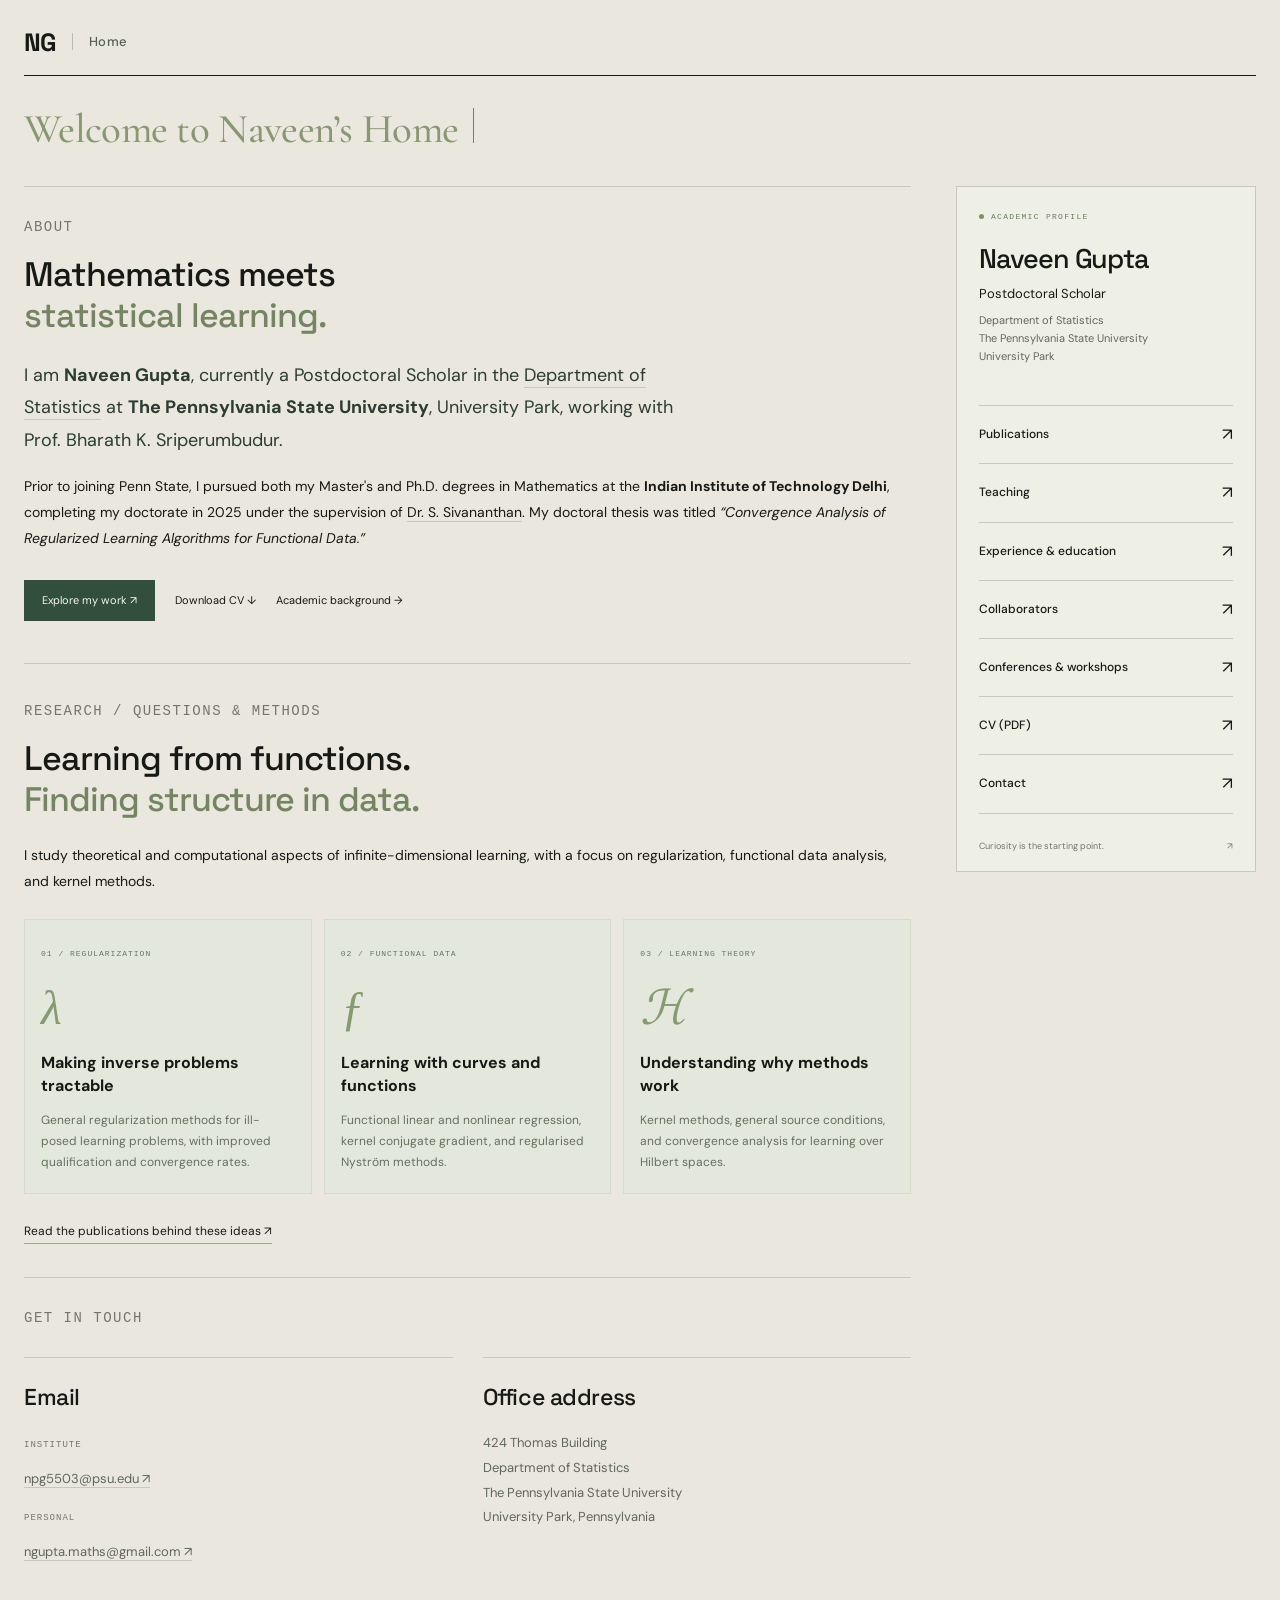
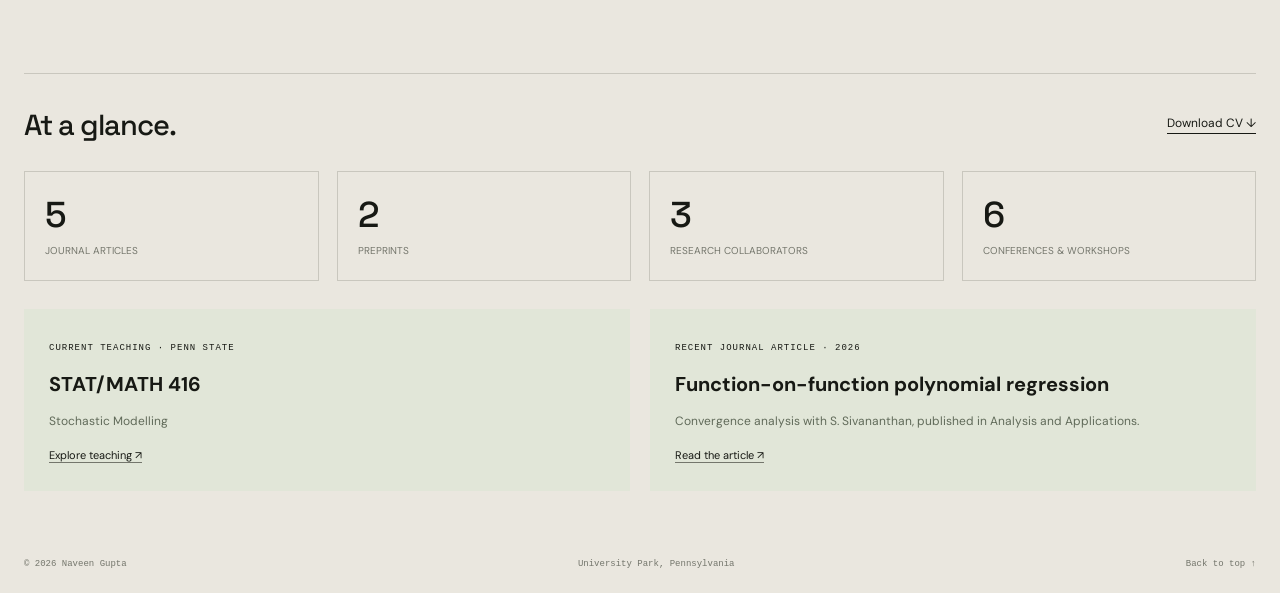
==== index.html @ 4914bb83 "Fix HTML encoding issues in index.html" ====
<!doctype html>
<html lang="en"><head><meta charset="utf-8"><meta name="viewport" content="width=device-width,initial-scale=1"><meta name="description" content="Naveen Gupta, Postdoctoral Scholar in the Department of Statistics at The Pennsylvania State University, University Park."><title>Naveen Gupta | Statistics & Research</title><link rel="stylesheet" href="style.css?v=15"></head><body><a class="skip" href="#profile">Skip to profile</a><header><a class="brand" href="index.html" aria-label="NG — Home">NG<span class="brand-home">Home</span></a></header><details class="mobile-menu"><summary>Explore <span>+</span></summary><nav class="mobile-links" aria-label="Academic sections"><a href="publications.html">Publications</a><a href="teaching.html">Teaching</a><a href="experience.html">Experience & education</a><a href="collaborators.html">Collaborators</a><a href="conferences.html">Conferences &amp; workshops</a><a href="Curriculum_Vitae.pdf" target="_blank" rel="noopener">CV (PDF) ↗</a><a href="contact.html">Contact</a></nav></details><main><div class="greeting typewriter-greeting"><h1><span class="screen-reader-only">Welcome to Naveen’s Home page</span><span id="typed-greeting" aria-hidden="true">Welcome to Naveen’s Home page</span><span class="typing-cursor" aria-hidden="true"></span></h1></div><div class="workspace academic-home"><div class="home-content"><section id="about" class="home-section"><p class="page-kicker">ABOUT</p><h2>Mathematics meets<br><em>statistical learning.</em></h2><p class="bio-lead">I am <strong>Naveen Gupta</strong>, currently a Postdoctoral Scholar in the <a href="https://science.psu.edu/stat" target="_blank" rel="noopener">Department of Statistics</a> at <strong>The Pennsylvania State University</strong>, University Park, working with </strong>Prof. Bharath K. Sriperumbudur</strong>.</p><p>Prior to joining Penn State, I pursued both my Master's and Ph.D. degrees in Mathematics at the <strong>Indian Institute of Technology Delhi</strong>, completing my doctorate in 2025 under the supervision of <a href="https://web.iitd.ac.in/~siva/" target="_blank" rel="noopener">Dr. S. Sivananthan</a>. My doctoral thesis was titled <em>“Convergence Analysis of Regularized Learning Algorithms for Functional Data.”</em></p><div class="intro-actions"><a class="primary-link" href="publications.html">Explore my work ↗</a><a href="Curriculum_Vitae.pdf" download>Download CV ↓</a><a href="experience.html">Academic background →</a></div></section><section id="research" class="home-section"><p class="page-kicker">RESEARCH / QUESTIONS &amp; METHODS</p><h2>Learning from functions.<br><em>Finding structure in data.</em></h2><p>I study theoretical and computational aspects of infinite-dimensional learning, with a focus on regularization, functional data analysis, and kernel methods.</p><div class="research-cards"><article><span class="research-number">01 / REGULARIZATION</span><div class="math-mark" aria-hidden="true">λ</div><h3>Making inverse problems tractable</h3><p>General regularization methods for ill-posed learning problems, with improved qualification and convergence rates.</p></article><article><span class="research-number">02 / FUNCTIONAL DATA</span><div class="math-mark" aria-hidden="true">ƒ</div><h3>Learning with curves and functions</h3><p>Functional linear and nonlinear regression, kernel conjugate gradient, and regularised Nyström methods.</p></article><article><span class="research-number">03 / LEARNING THEORY</span><div class="math-mark" aria-hidden="true">ℋ</div><h3>Understanding why methods work</h3><p>Kernel methods, general source conditions, and convergence analysis for learning over Hilbert spaces.</p></article></div><a class="research-more" href="publications.html">Read the publications behind these ideas ↗</a></section><section id="home-contact" class="home-section"><p class="page-kicker">GET IN TOUCH</p><div class="contact-grid"><section><h2>Email</h2><small>INSTITUTE</small><p><a href="mailto:npg5503@psu.edu">npg5503@psu.edu ↗</a></p><small>PERSONAL</small><p><a href="mailto:ngupta.maths@gmail.com">ngupta.maths@gmail.com ↗</a></p></section><section><h2>Office address</h2><p>424 Thomas Building<br>Department of Statistics<br>The Pennsylvania State University<br>University Park, Pennsylvania</p></section></div></section></div><aside id="profile"><div class="identity"><span class="status"><i></i> ACADEMIC PROFILE</span><h2>Naveen Gupta</h2><p class="position">Postdoctoral Scholar</p><p>Department of Statistics<br>The Pennsylvania State University<br>University Park</p></div><nav class="section-links" aria-label="Academic sections"><a href="publications.html">Publications <span>↗</span></a><a href="teaching.html">Teaching <span>↗</span></a><a href="experience.html">Experience & education <span>↗</span></a><a href="collaborators.html">Collaborators <span>↗</span></a><a href="conferences.html">Conferences &amp; workshops <span>↗</span></a><a href="Curriculum_Vitae.pdf" target="_blank" rel="noopener">CV (PDF) <span>↗</span></a><a href="contact.html">Contact <span>↗</span></a></nav><div class="panel-foot">Curiosity is the starting point. <span>↗</span></div></aside></div><section class="overview"><div class="overview-title"><h2>At a glance.</h2><a href="Curriculum_Vitae.pdf" download>Download CV ↓</a></div><div class="academic-stats"><a href="publications.html"><strong>5</strong><span>JOURNAL ARTICLES</span></a><a href="publications.html?type=preprint"><strong>2</strong><span>PREPRINTS</span></a><a href="collaborators.html"><strong>3</strong><span>RESEARCH COLLABORATORS</span></a><a href="conferences.html"><strong>6</strong><span>CONFERENCES & WORKSHOPS</span></a></div><div class="home-highlights"><article class="highlight"><small>CURRENT TEACHING · PENN STATE</small><h3>STAT/MATH 416</h3><p>Stochastic Modelling</p><a href="teaching.html">Explore teaching ↗</a></article><article class="highlight"><small>RECENT JOURNAL ARTICLE · 2026</small><h3>Function-on-function polynomial regression</h3><p>Convergence analysis with S. Sivananthan, published in Analysis and Applications.</p><a href="https://doi.org/10.1142/S0219530526500727" target="_blank" rel="noopener">Read the article ↗</a></article></div></section></main><footer><span>© <span id="year">2026</span> Naveen Gupta</span><span>University Park, Pennsylvania</span><a href="#">Back to top ↑</a></footer><script>
(()=>{const target=document.querySelector('#typed-greeting');if(!target)return;const message="Welcome to Naveen’s Home page";const preference=matchMedia('(prefers-reduced-motion: reduce)');let timer,index=0;function type(){if(preference.matches){target.textContent=message;return}target.textContent=message.slice(0,index);if(index<message.length){index++;timer=setTimeout(type,85)}else{timer=setTimeout(()=>{index=0;type()},2400)}}function restart(){clearTimeout(timer);index=0;type()}preference.addEventListener('change',restart);restart()})();
</script></body></html>
---- style.css ----
@import url('https://fonts.googleapis.com/css2?family=Cormorant+Garamond:wght@500;600&family=DM+Sans:wght@400;500;600;700&family=Space+Grotesk:wght@400;500;600;700&display=swap');
:root{--paper:#eae7df;--ink:#171914;--muted:#74766c;--rule:#c9c7be;--accent:#889d63}*{box-sizing:border-box}html{scroll-behavior:smooth}body{margin:0;padding:24px;background:var(--paper);color:var(--ink);font:14px/1.6 'DM Sans',Arial,sans-serif}a{color:inherit;text-decoration:none}button{font:inherit}a:focus-visible,button:focus-visible,summary:focus-visible{outline:2px solid #96ad6e;outline-offset:5px}.skip{position:absolute;top:-60px;padding:10px;background:white;z-index:10}.skip:focus{top:10px}header{display:flex;align-items:center;justify-content:space-between;padding:0 0 20px;border-bottom:1px solid var(--ink);gap:20px}.brand{display:flex;gap:16px;align-items:center;font:700 24px 'Space Grotesk',Arial,sans-serif;letter-spacing:-1px}.brand span{font:500 13px 'DM Sans',Arial,sans-serif;letter-spacing:0}.header-note{font:9px monospace;letter-spacing:1.7px;color:var(--muted)}.about-link{font-size:11px}.greeting{display:flex;align-items:center;justify-content:space-between;gap:30px;padding:18px 0 20px}h1{font:500 clamp(90px,11vw,172px)/.9 'Space Grotesk',Arial,sans-serif;letter-spacing:-10px;margin:0}h1 span{color:#899773}.greeting p{margin:0 4px 0 0;font-size:14px}.greeting p span{color:var(--muted);font-size:11px}.workspace{display:grid;grid-template-columns:minmax(0,1fr) 335px;gap:16px;align-items:stretch}.scene{position:relative;background:#10130f;min-height:660px;overflow:hidden;color:#e7e9da}canvas{position:absolute;inset:0;width:100%;height:100%}.scene:after{content:'';position:absolute;inset:0;pointer-events:none;background:linear-gradient(180deg,#10130f00 45%,#10130fa6 100%);box-shadow:inset 0 0 100px #0005}.scene-top{position:absolute;top:24px;left:25px;right:25px;display:flex;justify-content:space-between;font:8px monospace;letter-spacing:1.5px;color:#a4ad95;z-index:1}.scene-title{position:absolute;bottom:110px;left:35px;z-index:1}.kicker{font:9px monospace;letter-spacing:2px;color:#acb89b}.scene-title h2{font:400 clamp(32px,4vw,58px)/1.2 'Space Grotesk',Arial,sans-serif;letter-spacing:-2px;margin:10px 0}.scene-title p{font-size:12px;color:#a5ad9a;margin:0}.plot-label{position:absolute;color:#a7b29575;font:11px monospace;pointer-events:none}.label-one{top:31%;left:30%}.label-two{right:15%;top:53%}.crosshair{position:absolute;top:43%;left:50%;font:22px monospace;color:#d8dfc780;border:1px solid #9ba68550;width:100px;height:80px;display:grid;place-items:center}.scene-controls{position:absolute;bottom:25px;left:25px;right:25px;display:flex;align-items:center;justify-content:space-between;gap:10px;z-index:2;font:8px monospace;letter-spacing:1px}.scene-controls>span{max-width:110px;color:#929c83}.scene-controls>div{display:flex;gap:7px}.scene-controls button{border:1px solid #77826955;background:#13180d88;color:#a6b197;cursor:pointer;padding:8px 11px;font:10px monospace;transition:background .2s,color .2s}.scene-controls button.active,.scene-controls button:hover{color:#e5edce;background:#4f5f37;border-color:#91a46e}#motion{border:0;background:none;padding:8px 0}aside{padding:25px 22px 18px;border:1px solid var(--rule);display:flex;flex-direction:column;scroll-margin-top:20px}.status{font:8px monospace;letter-spacing:1.3px;color:var(--muted);display:flex;gap:7px;align-items:center}.status i{height:5px;width:5px;border-radius:50%;background:#80945e}.identity h2{font:500 30px/1.2 'Space Grotesk',Arial,sans-serif;letter-spacing:-1.2px;margin:22px 0 7px}.identity p{font-size:11px;color:#64675c;margin:8px 0}.identity .position{font-size:13px;color:var(--ink)}.accordions{margin-top:28px}details{border-top:1px solid var(--rule)}details:last-child{border-bottom:1px solid var(--rule)}summary{list-style:none;display:flex;justify-content:space-between;align-items:center;cursor:pointer;padding:12px 0;font-size:12px;font-weight:600}summary::-webkit-details-marker{display:none}summary>span:after{content:'+';font-size:17px;font-weight:400}details[open] summary>span:after{content:'−'}.detail-body{font-size:11px;color:#5e6255;padding:0 0 14px}.detail-body p{margin:0 0 12px}.detail-body h3{font-size:12px;font-weight:500;color:var(--ink);margin:7px 0}.detail-body small{font:8px monospace;color:var(--muted)}.detail-body article+article{margin-top:18px;padding-top:15px;border-top:1px dashed var(--rule)}.detail-body ul{padding-left:15px}.detail-body a{border-bottom:1px solid var(--muted)}.placeholder{color:#85877d}.panel-foot{margin-top:auto;padding-top:25px;display:flex;justify-content:space-between;font-size:9px;color:var(--muted)}footer{display:flex;justify-content:space-between;gap:20px;padding:21px 0 0;font:9px monospace;color:var(--muted)}@media(min-width:1700px){body{max-width:1700px;margin:auto}.scene{min-height:780px}}@media(max-width:900px){.workspace{grid-template-columns:minmax(0,1fr) 290px;gap:12px}aside{padding:20px 17px}.scene{min-height:680px}.scene-controls>span{display:none}.greeting p{font-size:12px}.greeting p span{font-size:10px}h1{letter-spacing:-6px}}@media(max-width:650px){body{padding:16px}.header-note{display:none}header{padding-bottom:16px}.brand span{font-size:11px}.greeting{align-items:end;padding:25px 0}.greeting p{font-size:11px;max-width:140px;line-height:1.5}.greeting p span{display:block;margin-top:4px}h1{font-size:85px;letter-spacing:-6px}.workspace{grid-template-columns:1fr}.scene{min-height:440px}.scene-title{left:24px;bottom:85px}.scene-title h2{font-size:38px}.scene-top{left:20px;right:20px;font-size:7px}.scene-controls{left:20px;right:20px}.crosshair{width:70px;height:60px}aside{padding:25px}.identity h2{font-size:35px}.identity p{font-size:12px}.accordions{margin-top:22px}summary{font-size:13px}.detail-body{font-size:12px}.panel-foot{padding-top:25px}footer{font-size:8px;flex-wrap:wrap}footer>span:nth-child(2){display:none}}@media(prefers-reduced-motion:reduce){html{scroll-behavior:auto}*{transition:none!important}}

/* Dedicated academic pages */
.section-links{margin-top:32px}.section-links a{display:flex;justify-content:space-between;align-items:center;border-top:1px solid var(--rule);padding:15px 0;font-size:12px;font-weight:500}.section-links a:last-child{border-bottom:1px solid var(--rule)}.section-links a:hover{color:#637a45}.section-links a span{font-size:17px;font-weight:400}.page-layout{display:grid;grid-template-columns:220px minmax(0,800px);gap:65px;max-width:1150px;margin:65px auto 100px;min-height:65vh}.page-nav{display:flex;flex-direction:column;align-self:start;position:sticky;top:30px}.page-nav a{padding:13px 0;border-bottom:1px solid var(--rule);font-size:12px;color:var(--muted)}.page-nav a[aria-current=page]{color:var(--ink);font-weight:700}.page-nav a[aria-current=page]:after{content:' ↗';float:right}.page-kicker{font:9px monospace;letter-spacing:1.5px;color:var(--muted);margin:0 0 22px}.page-content h1{font-size:clamp(48px,6.5vw,92px);letter-spacing:-4px;line-height:1.05;overflow-wrap:anywhere;margin-bottom:40px}.page-content .page-intro{font-size:16px;line-height:1.9;max-width:700px}.page-content section{padding:28px 0;border-top:1px solid var(--rule);margin-top:30px}.page-content h2{font:500 26px 'Space Grotesk',Arial,sans-serif;letter-spacing:-.7px;margin:0 0 20px}.page-content h3{font-size:17px;font-weight:500}.page-content p{max-width:650px}.page-content small{font:10px monospace;color:var(--muted)}.page-content article+article{border-top:1px solid var(--rule);padding-top:20px;margin-top:25px}.return-link{display:inline-block;font-size:12px;margin-top:35px;border-bottom:1px solid var(--ink)}@media(max-width:800px){.page-layout{grid-template-columns:155px minmax(0,1fr);gap:30px}.page-content h1{letter-spacing:-2px}.page-content .page-intro{font-size:14px}}@media(max-width:650px){.page-layout{display:block;margin:25px auto 60px}.page-nav{position:static;display:flex;flex-direction:row;flex-wrap:wrap;gap:0 18px;margin-bottom:40px}.page-nav a{font-size:11px;padding:8px 0}.page-nav a[aria-current=page]:after{content:''}.page-content h1{font-size:50px;margin-bottom:30px}.page-content h2{font-size:24px}.section-links a{font-size:13px}}

.quiet-landscape{isolation:isolate;background:#17302c}.mountains{position:absolute;inset:0;width:100%;height:100%;z-index:-2}.quiet-landscape:after{z-index:-1;background:linear-gradient(0deg,#071d1bd9,transparent 75%);box-shadow:none}.equation{position:absolute;font-family:Georgia,serif;font-style:italic;color:#e3ead5;opacity:.14;pointer-events:none;user-select:none;white-space:nowrap;letter-spacing:1px}.eq-one{top:9%;left:8%;font-size:34px;transform:rotate(-8deg)}.eq-two{top:24%;right:8%;font-size:23px;transform:rotate(5deg)}.eq-three{top:43%;left:7%;font-size:22px;transform:rotate(-4deg)}.eq-four{top:57%;right:12%;font-size:30px}.eq-five{top:69%;left:12%;font-size:23px;transform:rotate(-6deg)}.quiet-landscape blockquote{position:absolute;bottom:55px;left:40px;right:25px;margin:0;color:#eef0df}.quiet-landscape blockquote p{font:400 clamp(25px,3vw,44px)/1.3 Georgia,serif;letter-spacing:-.6px;margin:0 0 20px}.quiet-landscape cite{font:9px 'DM Sans',Arial,sans-serif;letter-spacing:1.5px;text-transform:uppercase;color:#bac9b6}@media(max-width:650px){.quiet-landscape blockquote{left:25px;bottom:30px}.equation{font-size:18px}.eq-one{font-size:27px}.eq-three{font-size:14px}.eq-five{top:57%;font-size:17px}.eq-four{top:44%}}

.greeting h1{font-family:"Cormorant Garamond",Georgia,serif;font-weight:500;font-size:clamp(80px,10vw,150px);letter-spacing:-5px;line-height:1.05}.greeting{padding-top:12px;padding-bottom:18px}@media(max-width:650px){.greeting{align-items:start;flex-direction:column;gap:15px}.greeting h1{font-size:clamp(65px,17vw,105px);letter-spacing:-3px}.greeting p{max-width:none}}

/* Academic overview and research discovery */
.overview{margin:35px 0 15px;padding:32px 0;border-top:1px solid var(--rule)}.overview-title{display:flex;justify-content:space-between;align-items:center;gap:15px}.overview-title h2{font:500 29px 'Space Grotesk',sans-serif;letter-spacing:-1px;margin:0}.overview-title>a{font-size:12px;border-bottom:1px solid var(--ink)}.academic-stats{display:grid;grid-template-columns:repeat(4,1fr);gap:18px;margin:28px 0}.academic-stats a{padding:20px;border:1px solid var(--rule);transition:background .2s}.academic-stats a:hover{background:#e0e6d4}.academic-stats strong{font:500 36px 'Space Grotesk',sans-serif;display:block}.academic-stats span{font-size:10px;color:var(--muted)}.home-highlights{display:grid;grid-template-columns:1fr 1fr;gap:20px}.highlight{padding:25px;background:#e1e6d8}.highlight small{font:9px monospace;letter-spacing:1px}.highlight h3{font-size:20px;margin:12px 0}.highlight p{font-size:12px;color:#606a59}.highlight>a{font-size:11px;border-bottom:1px solid var(--muted)}.pub-controls{padding:20px;background:#e1e6d8;margin:25px 0}.pub-controls label{display:block;font-size:11px;font-weight:600;margin-bottom:7px}.pub-controls input{width:100%;padding:12px;background:#f8f8f1;border:1px solid #bdc6b4;color:var(--ink);font:13px 'DM Sans',sans-serif;border-radius:4px}.pub-filters{display:flex;flex-wrap:wrap;gap:8px;margin-top:14px}.pub-filters button,.copy-citation{cursor:pointer;border:1px solid #bac5ac;background:transparent;padding:7px 12px;color:var(--ink);border-radius:4px;font:11px 'DM Sans',sans-serif}.pub-filters button[aria-pressed=true]{background:#314f3c;color:white;border-color:#314f3c}.pub-results{font-size:11px;color:var(--muted)}.publication-list article{padding:25px 0;margin:0!important;border-bottom:1px solid var(--rule)}.publication-list article[hidden]{display:none}.publication-list h2{font-size:24px!important;line-height:1.35}.pub-actions{display:flex;flex-wrap:wrap;align-items:center;gap:12px;font-size:11px}.pub-actions a{font-size:11px;overflow-wrap:anywhere}.copy-citation:hover{background:#dde5d1}.pub-empty{padding:30px;background:#e7e9df}.timeline{border-left:1px solid #a9b79a;padding-left:25px;margin:30px 0}.timeline-item{position:relative;padding:0 0 30px}.timeline-item:before{content:'';position:absolute;left:-30px;top:5px;width:9px;height:9px;border-radius:50%;background:#71865b;border:2px solid var(--paper)}.timeline-item h3{margin:8px 0;font-size:21px}.timeline-item p{font-size:13px}.timeline-item small{font:9px monospace;color:var(--muted)}.mobile-menu{display:none}.research-tags{display:flex;gap:8px;flex-wrap:wrap;margin:20px 0}.research-tags span{font-size:10px;border:1px solid var(--rule);border-radius:20px;padding:6px 10px}@media(max-width:650px){.academic-stats{grid-template-columns:1fr 1fr;gap:10px}.academic-stats a{padding:15px}.home-highlights{grid-template-columns:1fr}.overview-title h2{font-size:24px}.overview-title{align-items:start}.mobile-menu{display:block;margin:15px 0;border-bottom:1px solid var(--rule)}.mobile-menu summary{padding:10px 0;font-size:12px}.mobile-menu summary>span:after{content:none}.mobile-links{display:grid;grid-template-columns:1fr 1fr;gap:10px;padding-bottom:18px}.mobile-links a{font-size:11px}.page-layout>.page-nav{display:none}.pub-controls{padding:15px}.publication-list h2{font-size:21px!important}}@media(prefers-reduced-motion:reduce){.academic-stats a{transition:none}}

/* Compact headings and integrated academic homepage */
.page-content h1{font-size:clamp(34px,4vw,52px);letter-spacing:-1.6px;line-height:1.15;margin-bottom:28px}.greeting h1{font-size:clamp(60px,7vw,98px);letter-spacing:-3px}.academic-home{grid-template-columns:minmax(0,1fr) 300px;gap:45px;align-items:start}.academic-home>aside{position:sticky;top:25px}.home-section{padding:28px 0 36px;border-top:1px solid var(--rule);scroll-margin-top:25px}.home-section>.page-kicker{margin-bottom:14px}.home-section>h2{font:500 34px/1.2 'Space Grotesk',Arial,sans-serif;letter-spacing:-1px;margin:0 0 22px}.home-section>h2 span{color:#718365}.home-section>p{font-size:14px;line-height:1.85}.home-section>section{padding:22px 0 5px}.home-section>section h2,.home-section .contact-grid h2{font:500 23px 'Space Grotesk',Arial,sans-serif;letter-spacing:-.4px}.home-section h3{font-size:17px;margin:10px 0}.home-section section p,.home-section li{font-size:13px;color:#5f685a}.home-section small{font:9px monospace;color:var(--muted)}.home-section article{padding:15px 0;border-bottom:1px solid var(--rule)}.home-section a{overflow-wrap:anywhere}.home-section p>a{border-bottom:1px solid var(--rule)}.contact-grid{display:grid;grid-template-columns:1fr 1fr;gap:30px;align-items:start;margin-top:25px}.contact-grid section{border-top:1px solid var(--rule);padding:24px 0;margin:0!important}.contact-grid h2{font-size:23px!important;margin-top:0}.contact-grid p{font-size:13px;line-height:1.9;overflow-wrap:anywhere}.contact-grid small{font:9px monospace;letter-spacing:1px;color:var(--muted)}.page-content>.page-intro>.contact-grid{margin-bottom:25px}@media(max-width:850px){.academic-home{grid-template-columns:minmax(0,1fr) 245px;gap:25px}.contact-grid{gap:20px}}@media(max-width:650px){.academic-home{display:flex;flex-direction:column;gap:20px}.academic-home>aside{position:static;order:-1;width:100%}.academic-home>aside .section-links{display:grid;grid-template-columns:1fr 1fr;gap:0 20px;margin-top:20px}.academic-home>aside .section-links a{font-size:11px;padding:10px 0}.academic-home>aside .identity h2{font-size:27px}.academic-home>aside .panel-foot{display:none}.home-content{width:100%}.home-section>h2{font-size:29px}.page-content h1{font-size:36px;letter-spacing:-1px}.contact-grid{grid-template-columns:1fr;gap:0}.greeting h1{font-size:70px}.home-section .contact-grid{margin-top:10px}}
/* Homepage research introduction */
.home-section>h2 em{font-style:normal;color:#758463}.home-section>.bio-lead{font-size:18px;line-height:1.8;color:#2c3c31;max-width:660px}.intro-actions{display:flex;gap:20px;flex-wrap:wrap;align-items:center;margin-top:28px}.intro-actions a{font-size:11px}.intro-actions .primary-link{background:#314f3c;color:#f5f5e9;padding:12px 18px}.intro-actions .primary-link:hover{background:#45634a}.research-cards{display:grid;grid-template-columns:repeat(3,minmax(0,1fr));gap:12px;margin:25px 0}.home-section .research-cards article{position:relative;padding:20px 16px;background:#e4e8dc;border:1px solid #d4dcc9;transition:transform .2s,background .2s}.research-cards article:hover{transform:translateY(-4px);background:#dce4d0}.research-number{font:8px monospace;letter-spacing:1px;color:#66775d}.math-mark{font:italic 48px/1.3 Georgia,serif;color:#879b73;padding-top:14px}.home-section .research-cards h3{font-size:16px;line-height:1.4;margin:13px 0}.home-section .research-cards p{font-size:12px;line-height:1.75;margin:0;color:#64715b}.research-more{font-size:12px;border-bottom:1px solid #9ba88f;padding-bottom:4px}.home-section#about{padding-bottom:42px}.home-section#research{padding-top:35px}.academic-home>aside{background:#eef0e6}.academic-home>aside .identity h2{font-size:27px}.academic-home>aside .status{color:#6b7c5b}@media(max-width:950px){.research-cards{grid-template-columns:1fr}.home-section .research-cards article{padding:20px}.math-mark{position:absolute;right:20px;top:14px;font-size:36px;padding:0;opacity:.55}.home-section .research-cards h3{max-width:85%;margin-top:15px}}@media(max-width:650px){.home-section>.bio-lead{font-size:16px}.intro-actions{gap:15px}.home-section>h2{line-height:1.25}.home-section .research-cards h3{font-size:17px}}@media(prefers-reduced-motion:reduce){.research-cards article:hover{transform:none}}

/* Minimal header and repeating welcome */
header{min-height:52px;padding-top:0;padding-bottom:16px}.brand{font-size:25px;letter-spacing:-1px}.greeting.typewriter-greeting{display:block;padding:27px 0 30px;min-height:100px}.greeting.typewriter-greeting h1{font-family:'Cormorant Garamond',Georgia,serif;font-size:clamp(27px,3.2vw,43px);font-weight:500;line-height:1.3;letter-spacing:-.7px;margin:0;min-height:1.3em}.typing-cursor{display:inline-block;width:1px;height:.85em;margin-left:5px;vertical-align:-.02em;background:#718365;animation:typing-blink 1s step-end infinite}.screen-reader-only{position:absolute;width:1px;height:1px;padding:0;margin:-1px;overflow:hidden;clip:rect(0,0,0,0);white-space:nowrap;border:0}@keyframes typing-blink{50%{opacity:0}}@media(max-width:650px){.greeting.typewriter-greeting{padding:22px 0;min-height:95px}.greeting.typewriter-greeting h1{font-size:29px;letter-spacing:-.4px}}@media(prefers-reduced-motion:reduce){.typing-cursor{display:none;animation:none}}

/* Compact academic pages */
.inner-page .page-content>h1{font-size:32px!important;line-height:1.2;letter-spacing:-1px;margin:0 0 24px;overflow-wrap:normal}.page-content>.page-kicker{font-size:9px;margin-bottom:15px}.inner-page .page-layout{margin-top:42px}.designed-page .section-intro{font-size:14px;line-height:1.8;color:#68725f;max-width:610px;margin:0 0 32px}.page-content .designed-page section{margin-top:34px;padding:0;border:0}.section-label{display:flex;align-items:center;justify-content:space-between;gap:12px;margin-bottom:20px;font:9px monospace;letter-spacing:1px;color:#718164}.role-badge{display:inline-block;font:8px 'DM Sans',Arial,sans-serif;letter-spacing:1px;font-weight:600;padding:6px 9px;background:#e0e6d6;color:#536947;border-radius:4px}.instructor-badge{background:#314f3c;color:#f6f6eb}.instructor-course{position:relative;overflow:hidden;background:#314f3c;color:#f0f3e5;padding:30px;border:0!important}.instructor-course:after{content:'P(X)';position:absolute;right:20px;bottom:10px;font:italic 65px Georgia,serif;opacity:.07;pointer-events:none}.course-code{font:11px monospace;letter-spacing:2px;color:#c2cfae}.page-content .instructor-course h2{font-size:27px;line-height:1.25;margin:18px 0 12px;color:#fff}.instructor-course p{font-size:13px;color:#ccd5c0}.course-footer{display:flex;align-items:center;gap:8px;padding-top:20px;margin-top:24px;border-top:1px solid #ffffff25;font-size:10px;color:#d1ddbf}.current-dot{width:6px;height:6px;background:#c0d49b;border-radius:50%;box-shadow:0 0 0 4px #c0d49b18}.section-note{font-size:12px!important;color:#74806a}.course-grid{display:grid;grid-template-columns:1fr 1fr;gap:14px;margin-top:22px}.page-content .course-tile{padding:22px;background:#eef0e5;border:1px solid #d4ddc9!important;margin:0!important;transition:transform .2s,box-shadow .2s}.course-tile:hover{transform:translateY(-3px);box-shadow:0 7px 18px #263a2110}.course-top{display:flex;justify-content:space-between;font:9px monospace;color:#718065;gap:12px}.page-content .course-tile h3{font-size:18px;line-height:1.4;margin:16px 0 12px}.course-tile p{font-size:11px;color:#78816e}.course-role{display:inline-block;font-size:9px;padding-top:15px;color:#5b704c}.journey-section>.section-label{padding-bottom:14px;border-bottom:1px solid var(--rule)}.journey{margin:25px 0 0 5px;border-left:1px solid #bbc8aa;padding-left:25px}.page-content .journey-stop{position:relative;margin:0!important;padding:0 0 26px!important;border:0!important}.journey-stop:before{content:'';position:absolute;left:-31px;top:7px;width:9px;height:9px;border:2px solid var(--paper);border-radius:50%;background:#91a477}.journey-stop.current-stop:before{background:#314f3c;box-shadow:0 0 0 4px #9eaf8830}.journey-date{font:9px monospace;letter-spacing:.4px;color:#6f7d63;margin-bottom:10px;display:flex;align-items:center;gap:12px;flex-wrap:wrap}.current-tag{font:7px 'DM Sans',Arial,sans-serif;letter-spacing:1px;color:#314f3c;background:#dce7cd;padding:4px 7px;border-radius:3px}.journey-card{padding:21px 24px;background:#eef0e6;border:1px solid #d7dfcb;transition:border-color .2s}.current-stop .journey-card{border-left:3px solid #314f3c}.journey-card:hover{border-color:#8fa578}.page-content .journey-card h2{font-size:21px;margin:0 0 10px;line-height:1.3;letter-spacing:-.5px}.journey-card p{font-size:12px;margin:7px 0;color:#707a64}.journey-card .institution{color:#3b5035;font-weight:500;font-size:13px}.journey-card .advisor-note{font-size:11px;padding-top:7px}.achievement-grid{display:grid;grid-template-columns:repeat(3,1fr);gap:12px}.page-content .achievement{padding:20px;background:#e1e7d7;text-align:center;margin:0!important;border:0!important}.achievement small{font:7px monospace;letter-spacing:1px;color:#78876a}.achievement strong{display:block;font:500 34px 'Space Grotesk',Arial,sans-serif;color:#4d6840;margin:12px 0}.page-content .achievement h3{font-size:12px;margin:0}.achievement p{font-size:10px;color:#7b856f;margin:6px 0}.event-overview{display:flex;gap:35px;flex-wrap:wrap;padding:22px 25px;background:#e1e7d7;margin:25px 0}.event-overview>div{display:flex;align-items:center;gap:13px}.event-overview strong{font:500 32px 'Space Grotesk',Arial,sans-serif;color:#4d6840}.event-overview span{font:8px monospace;letter-spacing:.8px;max-width:135px;color:#6a7b5d}.event-filters{display:flex;gap:8px;flex-wrap:wrap;margin-bottom:14px}.event-filters button{padding:8px 13px;border:1px solid #bbc8ac;border-radius:4px;font:11px 'DM Sans',Arial,sans-serif;color:#526647;background:transparent;cursor:pointer}.event-filters button[aria-pressed=true]{background:#314f3c;color:#fff;border-color:#314f3c}.event-status{font-size:10px!important;color:#7d8870;margin-bottom:25px!important}.page-content .event-card{display:grid;grid-template-columns:90px 1fr;gap:22px;padding:23px 0!important;margin:0!important;border:0!important;border-top:1px solid var(--rule)!important;transition:background .2s}.page-content .event-card[hidden]{display:none}.event-date strong{display:block;font:500 25px 'Space Grotesk',Arial,sans-serif;color:#718563}.event-date span{display:block;font:9px/1.8 monospace;margin-top:7px;color:#808b76}.page-content .event-detail h2{font-size:21px;letter-spacing:-.4px;line-height:1.4;margin:14px 0 10px}.event-venue{font-size:12px!important;color:#7b856f;margin:0 0 12px}.talk-details{border:0}.talk-details summary{font-size:10px;padding:5px 0;gap:14px;width:fit-content;color:#526c43}.talk-details p{font-size:12px;color:#6e7d60;background:#e4e9da;padding:13px 16px;margin:10px 0 0}.talk-details summary>span:after{content:none}.talk-details[open] summary>span{transform:rotate(45deg)}.reveal-ready{opacity:0;transform:translateY(16px);transition:opacity .55s ease var(--reveal-delay,0ms),transform .55s ease var(--reveal-delay,0ms)}.reveal-ready.is-visible{opacity:1;transform:translateY(0)}@media(max-width:650px){.inner-page .page-content>h1{font-size:28px!important;letter-spacing:-.7px}.inner-page .page-layout{margin-top:25px}.course-grid{grid-template-columns:1fr}.section-label{align-items:start;flex-wrap:wrap;gap:10px}.instructor-course{padding:24px}.page-content .instructor-course h2{font-size:24px}.achievement-grid{gap:8px}.page-content .achievement{padding:16px 6px}.achievement strong{font-size:29px}.achievement small{font-size:6px}.page-content .achievement h3{font-size:10px}.page-content .event-card{grid-template-columns:65px 1fr;gap:15px}.event-date strong{font-size:22px}.event-date span{font-size:8px}.page-content .event-detail h2{font-size:18px}.event-overview{gap:22px;padding:20px}.event-overview strong{font-size:27px}.event-overview span{font-size:7px}.journey{padding-left:20px}.journey-stop:before{left:-26px}.journey-card{padding:20px}.page-content .journey-card h2{font-size:19px}}@media(prefers-reduced-motion:reduce){.reveal-ready{opacity:1;transform:none;transition:none}.course-tile:hover{transform:none}.course-tile,.journey-card,.event-card{transition:none}}

/* Home identity and chronological publication archive */
.brand .brand-home{font:500 13px "DM Sans",Arial,sans-serif;letter-spacing:.02em;color:#52634e;border-left:1px solid #b6bcae;padding-left:16px}.brand:hover .brand-home{color:#314f3c}.pub-year-group{margin:32px 0 40px}.publication-list .pub-year{font:500 29px "Space Grotesk",Arial,sans-serif!important;letter-spacing:-1px;color:#314f3c;margin:0;padding-bottom:10px;border-bottom:2px solid #91a378}.publication-list h3{font:500 23px/1.35 "Space Grotesk",Arial,sans-serif;letter-spacing:-.5px;margin:13px 0 10px}.paper-meta{display:flex;align-items:center;flex-wrap:wrap;gap:10px}.paper-type{display:inline-block;font:500 10px "DM Sans",Arial,sans-serif;padding:3px 9px;border-radius:20px;white-space:nowrap}.paper-type.journal{background:#314f3c;color:#fff}.paper-type.preprint{background:#dde4d3;color:#314f3c;border:1px solid #a6b595}.publication-list .paper-meta small{font-size:11px;color:#64705e}.pub-year-group[hidden]{display:none}@media(max-width:650px){.publication-list h3{font-size:20px}.publication-list .pub-year{font-size:25px!important}.paper-meta{gap:8px}}
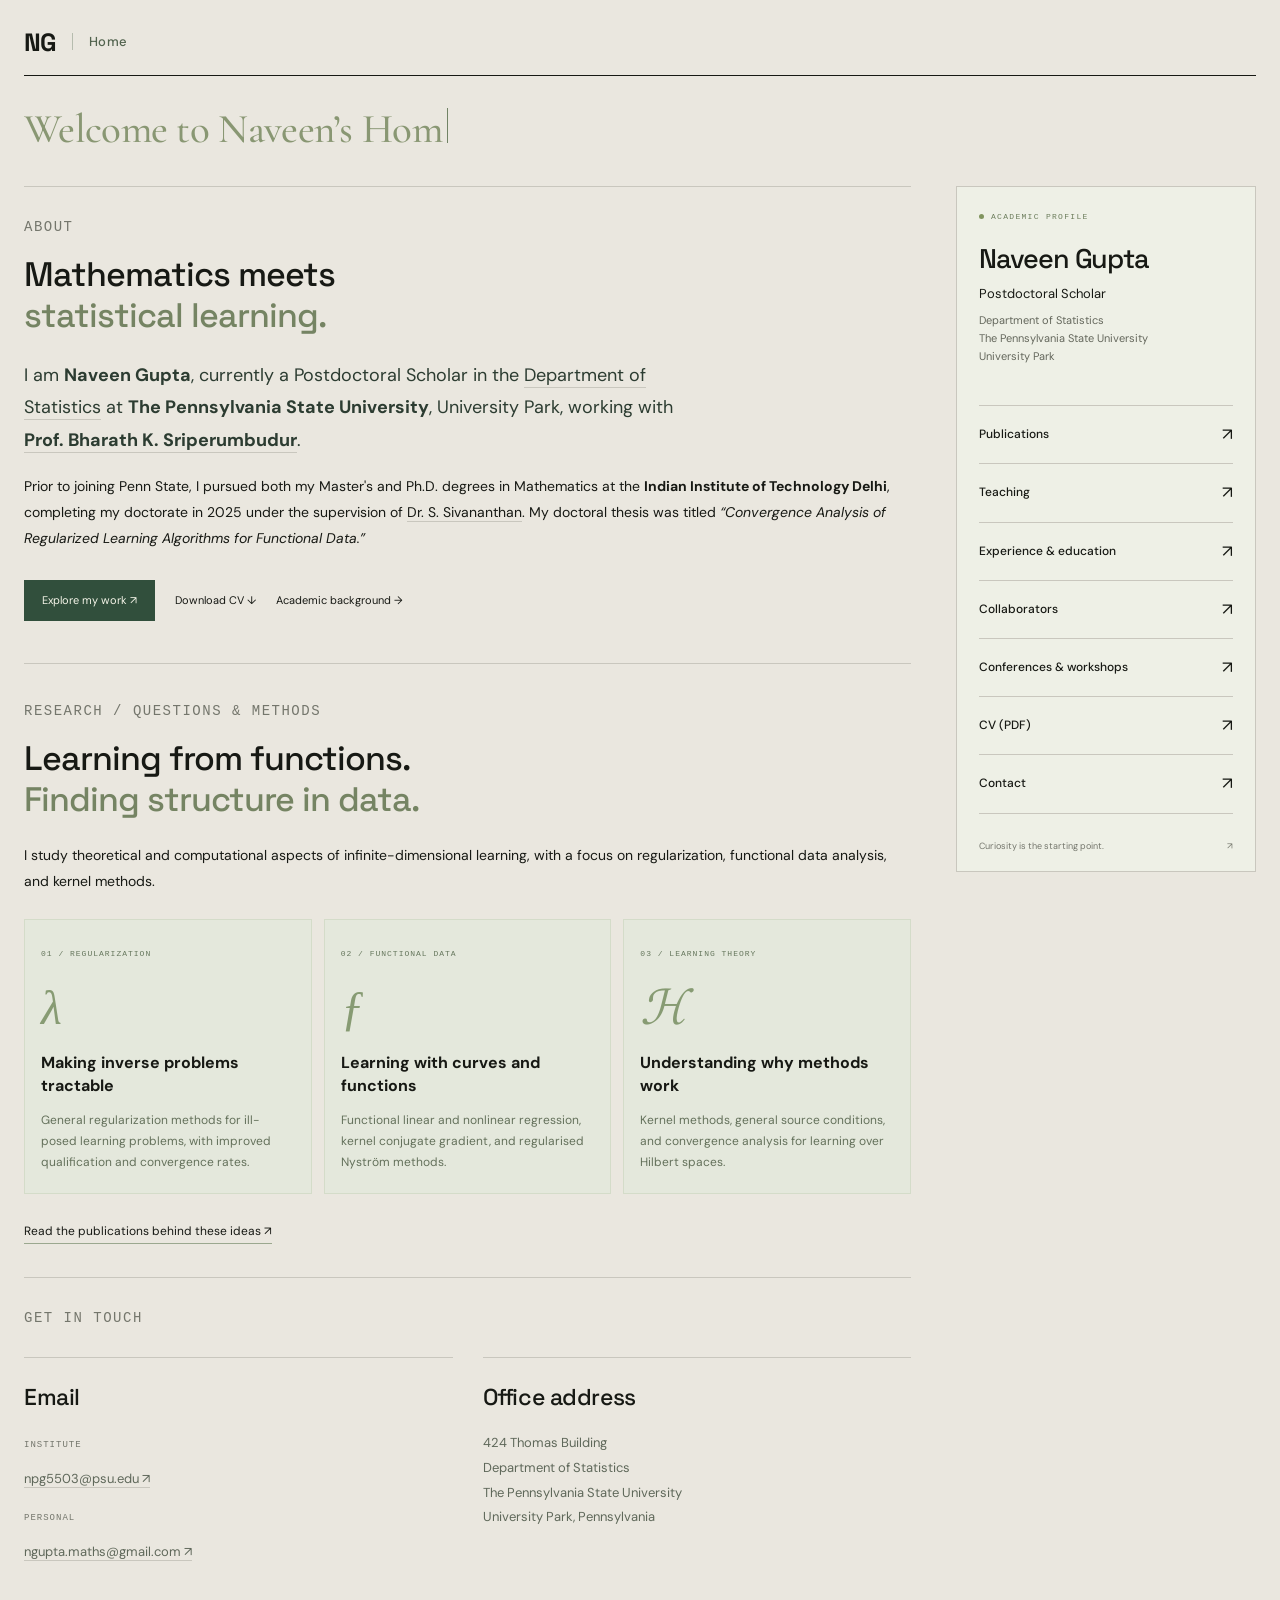
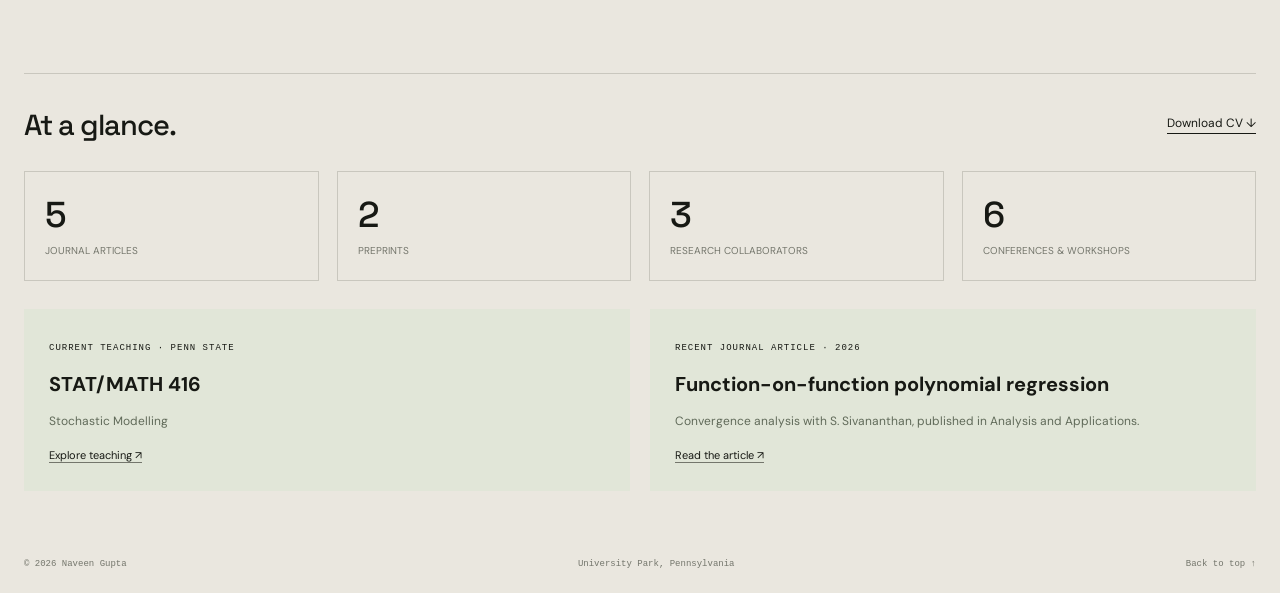
==== commit 9ca0e180: "Link postdoctoral mentor homepage and keep name on one line" ====
--- a/index.html
+++ b/index.html
@@ -1,4 +1,4 @@
 <!doctype html>
-<html lang="en"><head><meta charset="utf-8"><meta name="viewport" content="width=device-width,initial-scale=1"><meta name="description" content="Naveen Gupta, Postdoctoral Scholar in the Department of Statistics at The Pennsylvania State University, University Park."><title>Naveen Gupta | Statistics & Research</title><link rel="stylesheet" href="style.css?v=15"></head><body><a class="skip" href="#profile">Skip to profile</a><header><a class="brand" href="index.html" aria-label="NG — Home">NG<span class="brand-home">Home</span></a></header><details class="mobile-menu"><summary>Explore <span>+</span></summary><nav class="mobile-links" aria-label="Academic sections"><a href="publications.html">Publications</a><a href="teaching.html">Teaching</a><a href="experience.html">Experience & education</a><a href="collaborators.html">Collaborators</a><a href="conferences.html">Conferences &amp; workshops</a><a href="Curriculum_Vitae.pdf" target="_blank" rel="noopener">CV (PDF) ↗</a><a href="contact.html">Contact</a></nav></details><main><div class="greeting typewriter-greeting"><h1><span class="screen-reader-only">Welcome to Naveen’s Home page</span><span id="typed-greeting" aria-hidden="true">Welcome to Naveen’s Home page</span><span class="typing-cursor" aria-hidden="true"></span></h1></div><div class="workspace academic-home"><div class="home-content"><section id="about" class="home-section"><p class="page-kicker">ABOUT</p><h2>Mathematics meets<br><em>statistical learning.</em></h2><p class="bio-lead">I am <strong>Naveen Gupta</strong>, currently a Postdoctoral Scholar in the <a href="https://science.psu.edu/stat" target="_blank" rel="noopener">Department of Statistics</a> at <strong>The Pennsylvania State University</strong>, University Park, working with </strong>Prof. Bharath K. Sriperumbudur</strong>.</p><p>Prior to joining Penn State, I pursued both my Master's and Ph.D. degrees in Mathematics at the <strong>Indian Institute of Technology Delhi</strong>, completing my doctorate in 2025 under the supervision of <a href="https://web.iitd.ac.in/~siva/" target="_blank" rel="noopener">Dr. S. Sivananthan</a>. My doctoral thesis was titled <em>“Convergence Analysis of Regularized Learning Algorithms for Functional Data.”</em></p><div class="intro-actions"><a class="primary-link" href="publications.html">Explore my work ↗</a><a href="Curriculum_Vitae.pdf" download>Download CV ↓</a><a href="experience.html">Academic background →</a></div></section><section id="research" class="home-section"><p class="page-kicker">RESEARCH / QUESTIONS &amp; METHODS</p><h2>Learning from functions.<br><em>Finding structure in data.</em></h2><p>I study theoretical and computational aspects of infinite-dimensional learning, with a focus on regularization, functional data analysis, and kernel methods.</p><div class="research-cards"><article><span class="research-number">01 / REGULARIZATION</span><div class="math-mark" aria-hidden="true">λ</div><h3>Making inverse problems tractable</h3><p>General regularization methods for ill-posed learning problems, with improved qualification and convergence rates.</p></article><article><span class="research-number">02 / FUNCTIONAL DATA</span><div class="math-mark" aria-hidden="true">ƒ</div><h3>Learning with curves and functions</h3><p>Functional linear and nonlinear regression, kernel conjugate gradient, and regularised Nyström methods.</p></article><article><span class="research-number">03 / LEARNING THEORY</span><div class="math-mark" aria-hidden="true">ℋ</div><h3>Understanding why methods work</h3><p>Kernel methods, general source conditions, and convergence analysis for learning over Hilbert spaces.</p></article></div><a class="research-more" href="publications.html">Read the publications behind these ideas ↗</a></section><section id="home-contact" class="home-section"><p class="page-kicker">GET IN TOUCH</p><div class="contact-grid"><section><h2>Email</h2><small>INSTITUTE</small><p><a href="mailto:npg5503@psu.edu">npg5503@psu.edu ↗</a></p><small>PERSONAL</small><p><a href="mailto:ngupta.maths@gmail.com">ngupta.maths@gmail.com ↗</a></p></section><section><h2>Office address</h2><p>424 Thomas Building<br>Department of Statistics<br>The Pennsylvania State University<br>University Park, Pennsylvania</p></section></div></section></div><aside id="profile"><div class="identity"><span class="status"><i></i> ACADEMIC PROFILE</span><h2>Naveen Gupta</h2><p class="position">Postdoctoral Scholar</p><p>Department of Statistics<br>The Pennsylvania State University<br>University Park</p></div><nav class="section-links" aria-label="Academic sections"><a href="publications.html">Publications <span>↗</span></a><a href="teaching.html">Teaching <span>↗</span></a><a href="experience.html">Experience & education <span>↗</span></a><a href="collaborators.html">Collaborators <span>↗</span></a><a href="conferences.html">Conferences &amp; workshops <span>↗</span></a><a href="Curriculum_Vitae.pdf" target="_blank" rel="noopener">CV (PDF) <span>↗</span></a><a href="contact.html">Contact <span>↗</span></a></nav><div class="panel-foot">Curiosity is the starting point. <span>↗</span></div></aside></div><section class="overview"><div class="overview-title"><h2>At a glance.</h2><a href="Curriculum_Vitae.pdf" download>Download CV ↓</a></div><div class="academic-stats"><a href="publications.html"><strong>5</strong><span>JOURNAL ARTICLES</span></a><a href="publications.html?type=preprint"><strong>2</strong><span>PREPRINTS</span></a><a href="collaborators.html"><strong>3</strong><span>RESEARCH COLLABORATORS</span></a><a href="conferences.html"><strong>6</strong><span>CONFERENCES & WORKSHOPS</span></a></div><div class="home-highlights"><article class="highlight"><small>CURRENT TEACHING · PENN STATE</small><h3>STAT/MATH 416</h3><p>Stochastic Modelling</p><a href="teaching.html">Explore teaching ↗</a></article><article class="highlight"><small>RECENT JOURNAL ARTICLE · 2026</small><h3>Function-on-function polynomial regression</h3><p>Convergence analysis with S. Sivananthan, published in Analysis and Applications.</p><a href="https://doi.org/10.1142/S0219530526500727" target="_blank" rel="noopener">Read the article ↗</a></article></div></section></main><footer><span>© <span id="year">2026</span> Naveen Gupta</span><span>University Park, Pennsylvania</span><a href="#">Back to top ↑</a></footer><script>
+<html lang="en"><head><meta charset="utf-8"><meta name="viewport" content="width=device-width,initial-scale=1"><meta name="description" content="Naveen Gupta, Postdoctoral Scholar in the Department of Statistics at The Pennsylvania State University, University Park."><title>Naveen Gupta | Statistics & Research</title><link rel="stylesheet" href="style.css?v=15"></head><body><a class="skip" href="#profile">Skip to profile</a><header><a class="brand" href="index.html" aria-label="NG — Home">NG<span class="brand-home">Home</span></a></header><details class="mobile-menu"><summary>Explore <span>+</span></summary><nav class="mobile-links" aria-label="Academic sections"><a href="publications.html">Publications</a><a href="teaching.html">Teaching</a><a href="experience.html">Experience & education</a><a href="collaborators.html">Collaborators</a><a href="conferences.html">Conferences &amp; workshops</a><a href="Curriculum_Vitae.pdf" target="_blank" rel="noopener">CV (PDF) ↗</a><a href="contact.html">Contact</a></nav></details><main><div class="greeting typewriter-greeting"><h1><span class="screen-reader-only">Welcome to Naveen’s Home page</span><span id="typed-greeting" aria-hidden="true">Welcome to Naveen’s Home page</span><span class="typing-cursor" aria-hidden="true"></span></h1></div><div class="workspace academic-home"><div class="home-content"><section id="about" class="home-section"><p class="page-kicker">ABOUT</p><h2>Mathematics meets<br><em>statistical learning.</em></h2><p class="bio-lead">I am <strong>Naveen Gupta</strong>, currently a Postdoctoral Scholar in the <a href="https://science.psu.edu/stat" target="_blank" rel="noopener">Department of Statistics</a> at <strong>The Pennsylvania State University</strong>, University Park, working with <a href="https://bharathsv.github.io/" target="_blank" rel="noopener" style="white-space:nowrap"><strong>Prof. Bharath K. Sriperumbudur</strong></a>.</p><p>Prior to joining Penn State, I pursued both my Master's and Ph.D. degrees in Mathematics at the <strong>Indian Institute of Technology Delhi</strong>, completing my doctorate in 2025 under the supervision of <a href="https://web.iitd.ac.in/~siva/" target="_blank" rel="noopener">Dr. S. Sivananthan</a>. My doctoral thesis was titled <em>“Convergence Analysis of Regularized Learning Algorithms for Functional Data.”</em></p><div class="intro-actions"><a class="primary-link" href="publications.html">Explore my work ↗</a><a href="Curriculum_Vitae.pdf" download>Download CV ↓</a><a href="experience.html">Academic background →</a></div></section><section id="research" class="home-section"><p class="page-kicker">RESEARCH / QUESTIONS &amp; METHODS</p><h2>Learning from functions.<br><em>Finding structure in data.</em></h2><p>I study theoretical and computational aspects of infinite-dimensional learning, with a focus on regularization, functional data analysis, and kernel methods.</p><div class="research-cards"><article><span class="research-number">01 / REGULARIZATION</span><div class="math-mark" aria-hidden="true">λ</div><h3>Making inverse problems tractable</h3><p>General regularization methods for ill-posed learning problems, with improved qualification and convergence rates.</p></article><article><span class="research-number">02 / FUNCTIONAL DATA</span><div class="math-mark" aria-hidden="true">ƒ</div><h3>Learning with curves and functions</h3><p>Functional linear and nonlinear regression, kernel conjugate gradient, and regularised Nyström methods.</p></article><article><span class="research-number">03 / LEARNING THEORY</span><div class="math-mark" aria-hidden="true">ℋ</div><h3>Understanding why methods work</h3><p>Kernel methods, general source conditions, and convergence analysis for learning over Hilbert spaces.</p></article></div><a class="research-more" href="publications.html">Read the publications behind these ideas ↗</a></section><section id="home-contact" class="home-section"><p class="page-kicker">GET IN TOUCH</p><div class="contact-grid"><section><h2>Email</h2><small>INSTITUTE</small><p><a href="mailto:npg5503@psu.edu">npg5503@psu.edu ↗</a></p><small>PERSONAL</small><p><a href="mailto:ngupta.maths@gmail.com">ngupta.maths@gmail.com ↗</a></p></section><section><h2>Office address</h2><p>424 Thomas Building<br>Department of Statistics<br>The Pennsylvania State University<br>University Park, Pennsylvania</p></section></div></section></div><aside id="profile"><div class="identity"><span class="status"><i></i> ACADEMIC PROFILE</span><h2>Naveen Gupta</h2><p class="position">Postdoctoral Scholar</p><p>Department of Statistics<br>The Pennsylvania State University<br>University Park</p></div><nav class="section-links" aria-label="Academic sections"><a href="publications.html">Publications <span>↗</span></a><a href="teaching.html">Teaching <span>↗</span></a><a href="experience.html">Experience & education <span>↗</span></a><a href="collaborators.html">Collaborators <span>↗</span></a><a href="conferences.html">Conferences &amp; workshops <span>↗</span></a><a href="Curriculum_Vitae.pdf" target="_blank" rel="noopener">CV (PDF) <span>↗</span></a><a href="contact.html">Contact <span>↗</span></a></nav><div class="panel-foot">Curiosity is the starting point. <span>↗</span></div></aside></div><section class="overview"><div class="overview-title"><h2>At a glance.</h2><a href="Curriculum_Vitae.pdf" download>Download CV ↓</a></div><div class="academic-stats"><a href="publications.html"><strong>5</strong><span>JOURNAL ARTICLES</span></a><a href="publications.html?type=preprint"><strong>2</strong><span>PREPRINTS</span></a><a href="collaborators.html"><strong>3</strong><span>RESEARCH COLLABORATORS</span></a><a href="conferences.html"><strong>6</strong><span>CONFERENCES & WORKSHOPS</span></a></div><div class="home-highlights"><article class="highlight"><small>CURRENT TEACHING · PENN STATE</small><h3>STAT/MATH 416</h3><p>Stochastic Modelling</p><a href="teaching.html">Explore teaching ↗</a></article><article class="highlight"><small>RECENT JOURNAL ARTICLE · 2026</small><h3>Function-on-function polynomial regression</h3><p>Convergence analysis with S. Sivananthan, published in Analysis and Applications.</p><a href="https://doi.org/10.1142/S0219530526500727" target="_blank" rel="noopener">Read the article ↗</a></article></div></section></main><footer><span>© <span id="year">2026</span> Naveen Gupta</span><span>University Park, Pennsylvania</span><a href="#">Back to top ↑</a></footer><script>
 (()=>{const target=document.querySelector('#typed-greeting');if(!target)return;const message="Welcome to Naveen’s Home page";const preference=matchMedia('(prefers-reduced-motion: reduce)');let timer,index=0;function type(){if(preference.matches){target.textContent=message;return}target.textContent=message.slice(0,index);if(index<message.length){index++;timer=setTimeout(type,85)}else{timer=setTimeout(()=>{index=0;type()},2400)}}function restart(){clearTimeout(timer);index=0;type()}preference.addEventListener('change',restart);restart()})();
 </script></body></html>
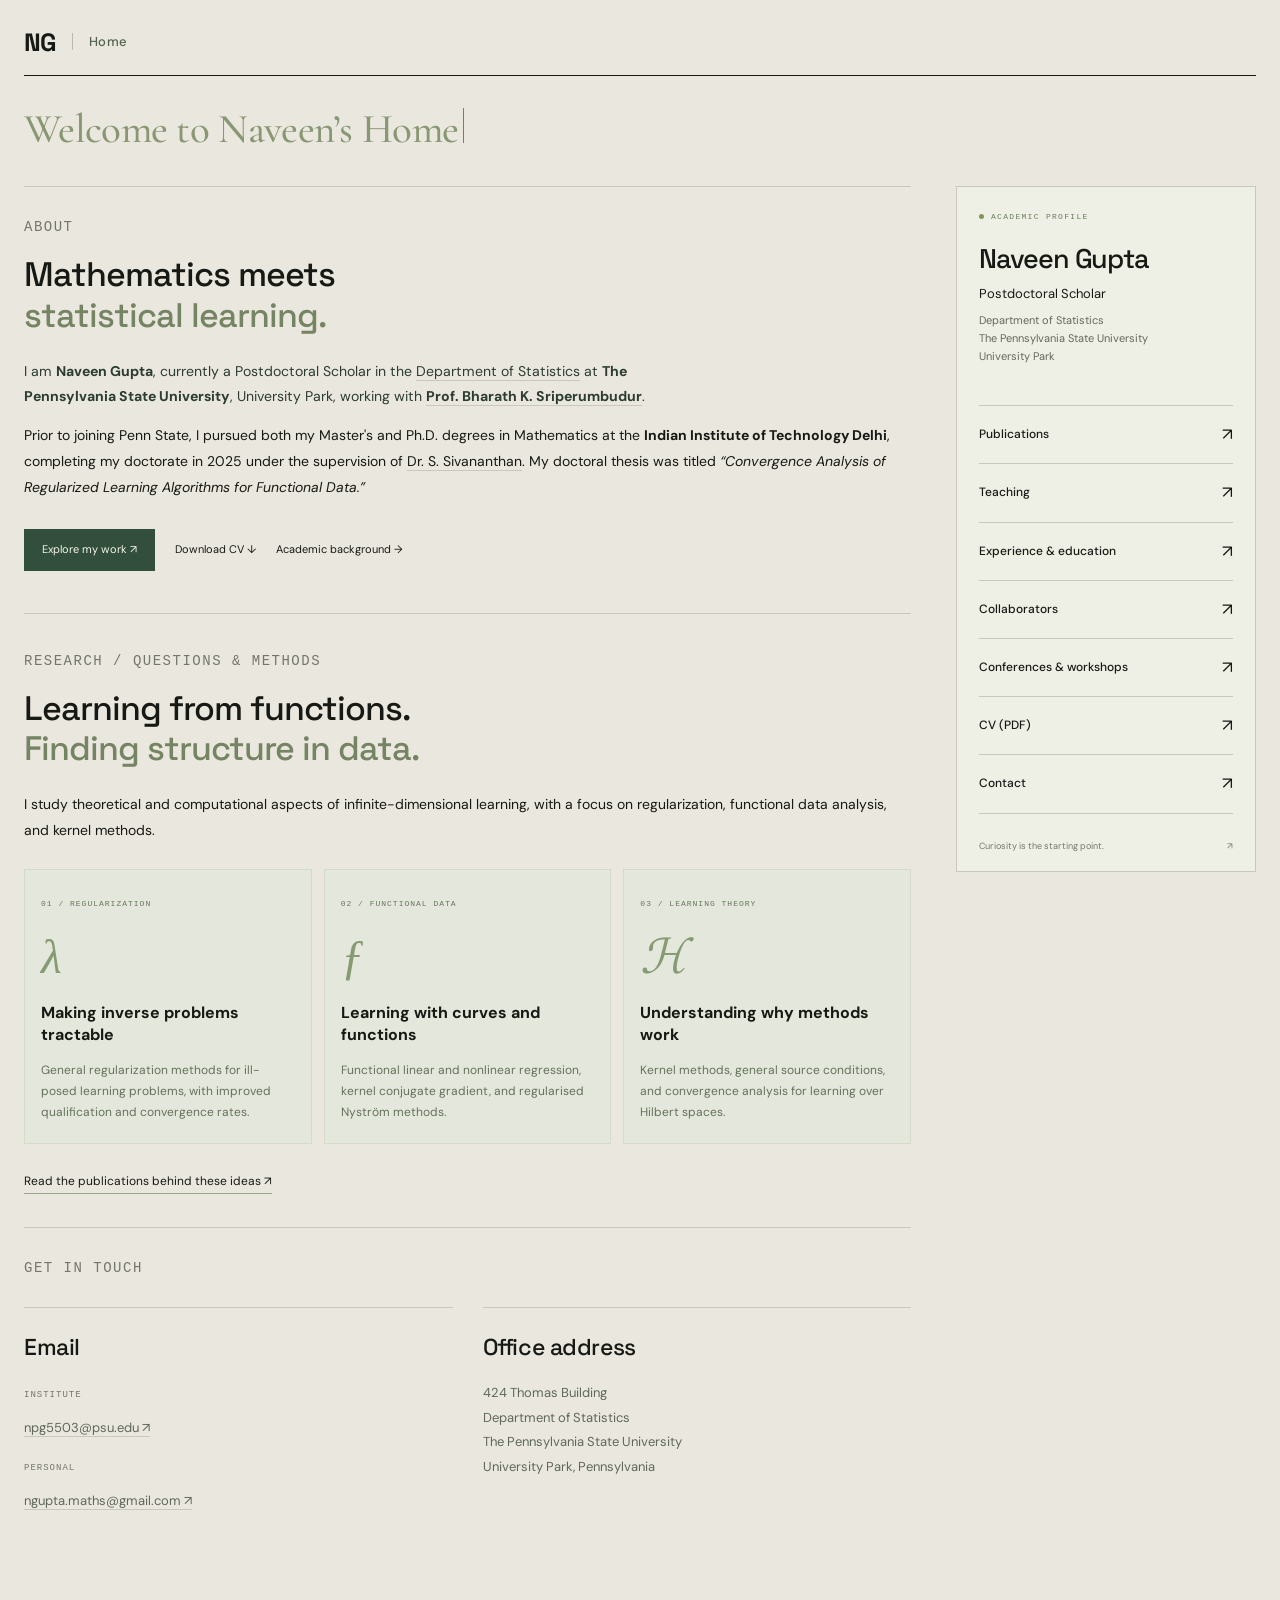
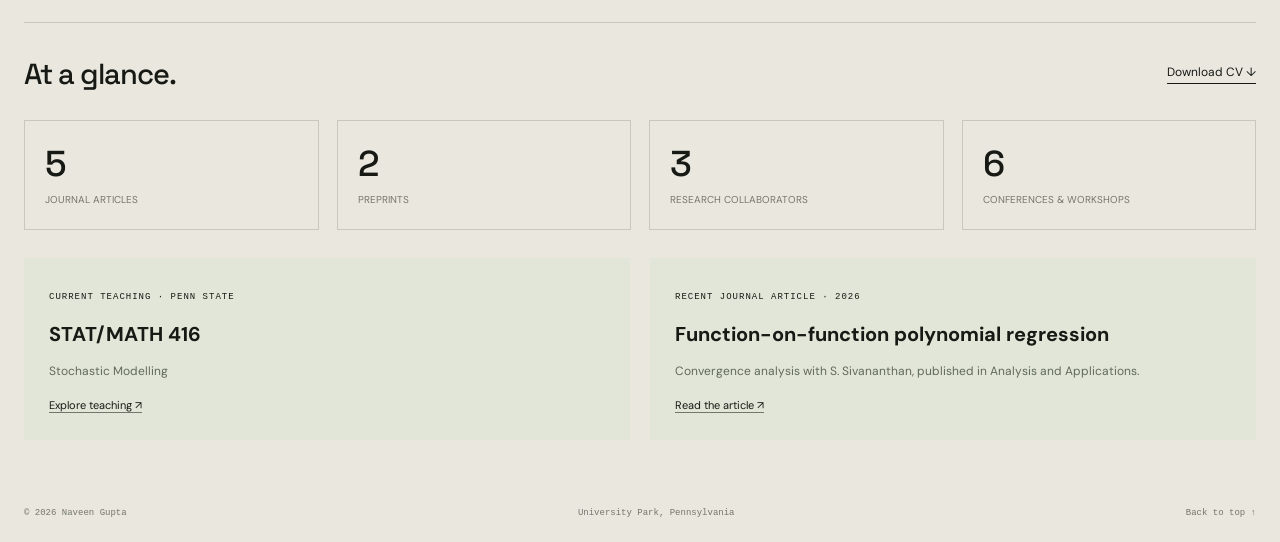
==== commit 57e1ea1d: "Widen and balance introductory biography for a compact two-line desktop layout" ====
--- a/index.html
+++ b/index.html
@@ -1,4 +1,4 @@
 <!doctype html>
-<html lang="en"><head><meta charset="utf-8"><meta name="viewport" content="width=device-width,initial-scale=1"><meta name="description" content="Naveen Gupta, Postdoctoral Scholar in the Department of Statistics at The Pennsylvania State University, University Park."><title>Naveen Gupta | Statistics & Research</title><link rel="stylesheet" href="style.css?v=15"></head><body><a class="skip" href="#profile">Skip to profile</a><header><a class="brand" href="index.html" aria-label="NG — Home">NG<span class="brand-home">Home</span></a></header><details class="mobile-menu"><summary>Explore <span>+</span></summary><nav class="mobile-links" aria-label="Academic sections"><a href="publications.html">Publications</a><a href="teaching.html">Teaching</a><a href="experience.html">Experience & education</a><a href="collaborators.html">Collaborators</a><a href="conferences.html">Conferences &amp; workshops</a><a href="Curriculum_Vitae.pdf" target="_blank" rel="noopener">CV (PDF) ↗</a><a href="contact.html">Contact</a></nav></details><main><div class="greeting typewriter-greeting"><h1><span class="screen-reader-only">Welcome to Naveen’s Home page</span><span id="typed-greeting" aria-hidden="true">Welcome to Naveen’s Home page</span><span class="typing-cursor" aria-hidden="true"></span></h1></div><div class="workspace academic-home"><div class="home-content"><section id="about" class="home-section"><p class="page-kicker">ABOUT</p><h2>Mathematics meets<br><em>statistical learning.</em></h2><p class="bio-lead">I am <strong>Naveen Gupta</strong>, currently a Postdoctoral Scholar in the <a href="https://science.psu.edu/stat" target="_blank" rel="noopener">Department of Statistics</a> at <strong>The Pennsylvania State University</strong>, University Park, working with <a href="https://bharathsv.github.io/" target="_blank" rel="noopener" style="white-space:nowrap"><strong>Prof. Bharath K. Sriperumbudur</strong></a>.</p><p>Prior to joining Penn State, I pursued both my Master's and Ph.D. degrees in Mathematics at the <strong>Indian Institute of Technology Delhi</strong>, completing my doctorate in 2025 under the supervision of <a href="https://web.iitd.ac.in/~siva/" target="_blank" rel="noopener">Dr. S. Sivananthan</a>. My doctoral thesis was titled <em>“Convergence Analysis of Regularized Learning Algorithms for Functional Data.”</em></p><div class="intro-actions"><a class="primary-link" href="publications.html">Explore my work ↗</a><a href="Curriculum_Vitae.pdf" download>Download CV ↓</a><a href="experience.html">Academic background →</a></div></section><section id="research" class="home-section"><p class="page-kicker">RESEARCH / QUESTIONS &amp; METHODS</p><h2>Learning from functions.<br><em>Finding structure in data.</em></h2><p>I study theoretical and computational aspects of infinite-dimensional learning, with a focus on regularization, functional data analysis, and kernel methods.</p><div class="research-cards"><article><span class="research-number">01 / REGULARIZATION</span><div class="math-mark" aria-hidden="true">λ</div><h3>Making inverse problems tractable</h3><p>General regularization methods for ill-posed learning problems, with improved qualification and convergence rates.</p></article><article><span class="research-number">02 / FUNCTIONAL DATA</span><div class="math-mark" aria-hidden="true">ƒ</div><h3>Learning with curves and functions</h3><p>Functional linear and nonlinear regression, kernel conjugate gradient, and regularised Nyström methods.</p></article><article><span class="research-number">03 / LEARNING THEORY</span><div class="math-mark" aria-hidden="true">ℋ</div><h3>Understanding why methods work</h3><p>Kernel methods, general source conditions, and convergence analysis for learning over Hilbert spaces.</p></article></div><a class="research-more" href="publications.html">Read the publications behind these ideas ↗</a></section><section id="home-contact" class="home-section"><p class="page-kicker">GET IN TOUCH</p><div class="contact-grid"><section><h2>Email</h2><small>INSTITUTE</small><p><a href="mailto:npg5503@psu.edu">npg5503@psu.edu ↗</a></p><small>PERSONAL</small><p><a href="mailto:ngupta.maths@gmail.com">ngupta.maths@gmail.com ↗</a></p></section><section><h2>Office address</h2><p>424 Thomas Building<br>Department of Statistics<br>The Pennsylvania State University<br>University Park, Pennsylvania</p></section></div></section></div><aside id="profile"><div class="identity"><span class="status"><i></i> ACADEMIC PROFILE</span><h2>Naveen Gupta</h2><p class="position">Postdoctoral Scholar</p><p>Department of Statistics<br>The Pennsylvania State University<br>University Park</p></div><nav class="section-links" aria-label="Academic sections"><a href="publications.html">Publications <span>↗</span></a><a href="teaching.html">Teaching <span>↗</span></a><a href="experience.html">Experience & education <span>↗</span></a><a href="collaborators.html">Collaborators <span>↗</span></a><a href="conferences.html">Conferences &amp; workshops <span>↗</span></a><a href="Curriculum_Vitae.pdf" target="_blank" rel="noopener">CV (PDF) <span>↗</span></a><a href="contact.html">Contact <span>↗</span></a></nav><div class="panel-foot">Curiosity is the starting point. <span>↗</span></div></aside></div><section class="overview"><div class="overview-title"><h2>At a glance.</h2><a href="Curriculum_Vitae.pdf" download>Download CV ↓</a></div><div class="academic-stats"><a href="publications.html"><strong>5</strong><span>JOURNAL ARTICLES</span></a><a href="publications.html?type=preprint"><strong>2</strong><span>PREPRINTS</span></a><a href="collaborators.html"><strong>3</strong><span>RESEARCH COLLABORATORS</span></a><a href="conferences.html"><strong>6</strong><span>CONFERENCES & WORKSHOPS</span></a></div><div class="home-highlights"><article class="highlight"><small>CURRENT TEACHING · PENN STATE</small><h3>STAT/MATH 416</h3><p>Stochastic Modelling</p><a href="teaching.html">Explore teaching ↗</a></article><article class="highlight"><small>RECENT JOURNAL ARTICLE · 2026</small><h3>Function-on-function polynomial regression</h3><p>Convergence analysis with S. Sivananthan, published in Analysis and Applications.</p><a href="https://doi.org/10.1142/S0219530526500727" target="_blank" rel="noopener">Read the article ↗</a></article></div></section></main><footer><span>© <span id="year">2026</span> Naveen Gupta</span><span>University Park, Pennsylvania</span><a href="#">Back to top ↑</a></footer><script>
+<html lang="en"><head><meta charset="utf-8"><meta name="viewport" content="width=device-width,initial-scale=1"><meta name="description" content="Naveen Gupta, Postdoctoral Scholar in the Department of Statistics at The Pennsylvania State University, University Park."><title>Naveen Gupta | Statistics & Research</title><link rel="stylesheet" href="style.css?v=15"><style>.home-section>.bio-lead{max-width:none;font-size:16px;line-height:1.8;text-wrap:balance}@media(min-width:1000px){.home-section>.bio-lead{font-size:clamp(14px,1.1vw,17px)}}@media(max-width:650px){.home-section>.bio-lead{text-wrap:wrap;font-size:16px}.bio-lead a[href="https://bharathsv.github.io/"]{white-space:normal!important}}</style></head><body><a class="skip" href="#profile">Skip to profile</a><header><a class="brand" href="index.html" aria-label="NG — Home">NG<span class="brand-home">Home</span></a></header><details class="mobile-menu"><summary>Explore <span>+</span></summary><nav class="mobile-links" aria-label="Academic sections"><a href="publications.html">Publications</a><a href="teaching.html">Teaching</a><a href="experience.html">Experience & education</a><a href="collaborators.html">Collaborators</a><a href="conferences.html">Conferences &amp; workshops</a><a href="Curriculum_Vitae.pdf" target="_blank" rel="noopener">CV (PDF) ↗</a><a href="contact.html">Contact</a></nav></details><main><div class="greeting typewriter-greeting"><h1><span class="screen-reader-only">Welcome to Naveen’s Home page</span><span id="typed-greeting" aria-hidden="true">Welcome to Naveen’s Home page</span><span class="typing-cursor" aria-hidden="true"></span></h1></div><div class="workspace academic-home"><div class="home-content"><section id="about" class="home-section"><p class="page-kicker">ABOUT</p><h2>Mathematics meets<br><em>statistical learning.</em></h2><p class="bio-lead">I am <strong>Naveen Gupta</strong>, currently a Postdoctoral Scholar in the <a href="https://science.psu.edu/stat" target="_blank" rel="noopener">Department of Statistics</a> at <strong>The Pennsylvania State University</strong>, University Park, working with <a href="https://bharathsv.github.io/" target="_blank" rel="noopener" style="white-space:nowrap"><strong>Prof. Bharath K. Sriperumbudur</strong></a>.</p><p>Prior to joining Penn State, I pursued both my Master's and Ph.D. degrees in Mathematics at the <strong>Indian Institute of Technology Delhi</strong>, completing my doctorate in 2025 under the supervision of <a href="https://web.iitd.ac.in/~siva/" target="_blank" rel="noopener">Dr. S. Sivananthan</a>. My doctoral thesis was titled <em>“Convergence Analysis of Regularized Learning Algorithms for Functional Data.”</em></p><div class="intro-actions"><a class="primary-link" href="publications.html">Explore my work ↗</a><a href="Curriculum_Vitae.pdf" download>Download CV ↓</a><a href="experience.html">Academic background →</a></div></section><section id="research" class="home-section"><p class="page-kicker">RESEARCH / QUESTIONS &amp; METHODS</p><h2>Learning from functions.<br><em>Finding structure in data.</em></h2><p>I study theoretical and computational aspects of infinite-dimensional learning, with a focus on regularization, functional data analysis, and kernel methods.</p><div class="research-cards"><article><span class="research-number">01 / REGULARIZATION</span><div class="math-mark" aria-hidden="true">λ</div><h3>Making inverse problems tractable</h3><p>General regularization methods for ill-posed learning problems, with improved qualification and convergence rates.</p></article><article><span class="research-number">02 / FUNCTIONAL DATA</span><div class="math-mark" aria-hidden="true">ƒ</div><h3>Learning with curves and functions</h3><p>Functional linear and nonlinear regression, kernel conjugate gradient, and regularised Nyström methods.</p></article><article><span class="research-number">03 / LEARNING THEORY</span><div class="math-mark" aria-hidden="true">ℋ</div><h3>Understanding why methods work</h3><p>Kernel methods, general source conditions, and convergence analysis for learning over Hilbert spaces.</p></article></div><a class="research-more" href="publications.html">Read the publications behind these ideas ↗</a></section><section id="home-contact" class="home-section"><p class="page-kicker">GET IN TOUCH</p><div class="contact-grid"><section><h2>Email</h2><small>INSTITUTE</small><p><a href="mailto:npg5503@psu.edu">npg5503@psu.edu ↗</a></p><small>PERSONAL</small><p><a href="mailto:ngupta.maths@gmail.com">ngupta.maths@gmail.com ↗</a></p></section><section><h2>Office address</h2><p>424 Thomas Building<br>Department of Statistics<br>The Pennsylvania State University<br>University Park, Pennsylvania</p></section></div></section></div><aside id="profile"><div class="identity"><span class="status"><i></i> ACADEMIC PROFILE</span><h2>Naveen Gupta</h2><p class="position">Postdoctoral Scholar</p><p>Department of Statistics<br>The Pennsylvania State University<br>University Park</p></div><nav class="section-links" aria-label="Academic sections"><a href="publications.html">Publications <span>↗</span></a><a href="teaching.html">Teaching <span>↗</span></a><a href="experience.html">Experience & education <span>↗</span></a><a href="collaborators.html">Collaborators <span>↗</span></a><a href="conferences.html">Conferences &amp; workshops <span>↗</span></a><a href="Curriculum_Vitae.pdf" target="_blank" rel="noopener">CV (PDF) <span>↗</span></a><a href="contact.html">Contact <span>↗</span></a></nav><div class="panel-foot">Curiosity is the starting point. <span>↗</span></div></aside></div><section class="overview"><div class="overview-title"><h2>At a glance.</h2><a href="Curriculum_Vitae.pdf" download>Download CV ↓</a></div><div class="academic-stats"><a href="publications.html"><strong>5</strong><span>JOURNAL ARTICLES</span></a><a href="publications.html?type=preprint"><strong>2</strong><span>PREPRINTS</span></a><a href="collaborators.html"><strong>3</strong><span>RESEARCH COLLABORATORS</span></a><a href="conferences.html"><strong>6</strong><span>CONFERENCES & WORKSHOPS</span></a></div><div class="home-highlights"><article class="highlight"><small>CURRENT TEACHING · PENN STATE</small><h3>STAT/MATH 416</h3><p>Stochastic Modelling</p><a href="teaching.html">Explore teaching ↗</a></article><article class="highlight"><small>RECENT JOURNAL ARTICLE · 2026</small><h3>Function-on-function polynomial regression</h3><p>Convergence analysis with S. Sivananthan, published in Analysis and Applications.</p><a href="https://doi.org/10.1142/S0219530526500727" target="_blank" rel="noopener">Read the article ↗</a></article></div></section></main><footer><span>© <span id="year">2026</span> Naveen Gupta</span><span>University Park, Pennsylvania</span><a href="#">Back to top ↑</a></footer><script>
 (()=>{const target=document.querySelector('#typed-greeting');if(!target)return;const message="Welcome to Naveen’s Home page";const preference=matchMedia('(prefers-reduced-motion: reduce)');let timer,index=0;function type(){if(preference.matches){target.textContent=message;return}target.textContent=message.slice(0,index);if(index<message.length){index++;timer=setTimeout(type,85)}else{timer=setTimeout(()=>{index=0;type()},2400)}}function restart(){clearTimeout(timer);index=0;type()}preference.addEventListener('change',restart);restart()})();
 </script></body></html>
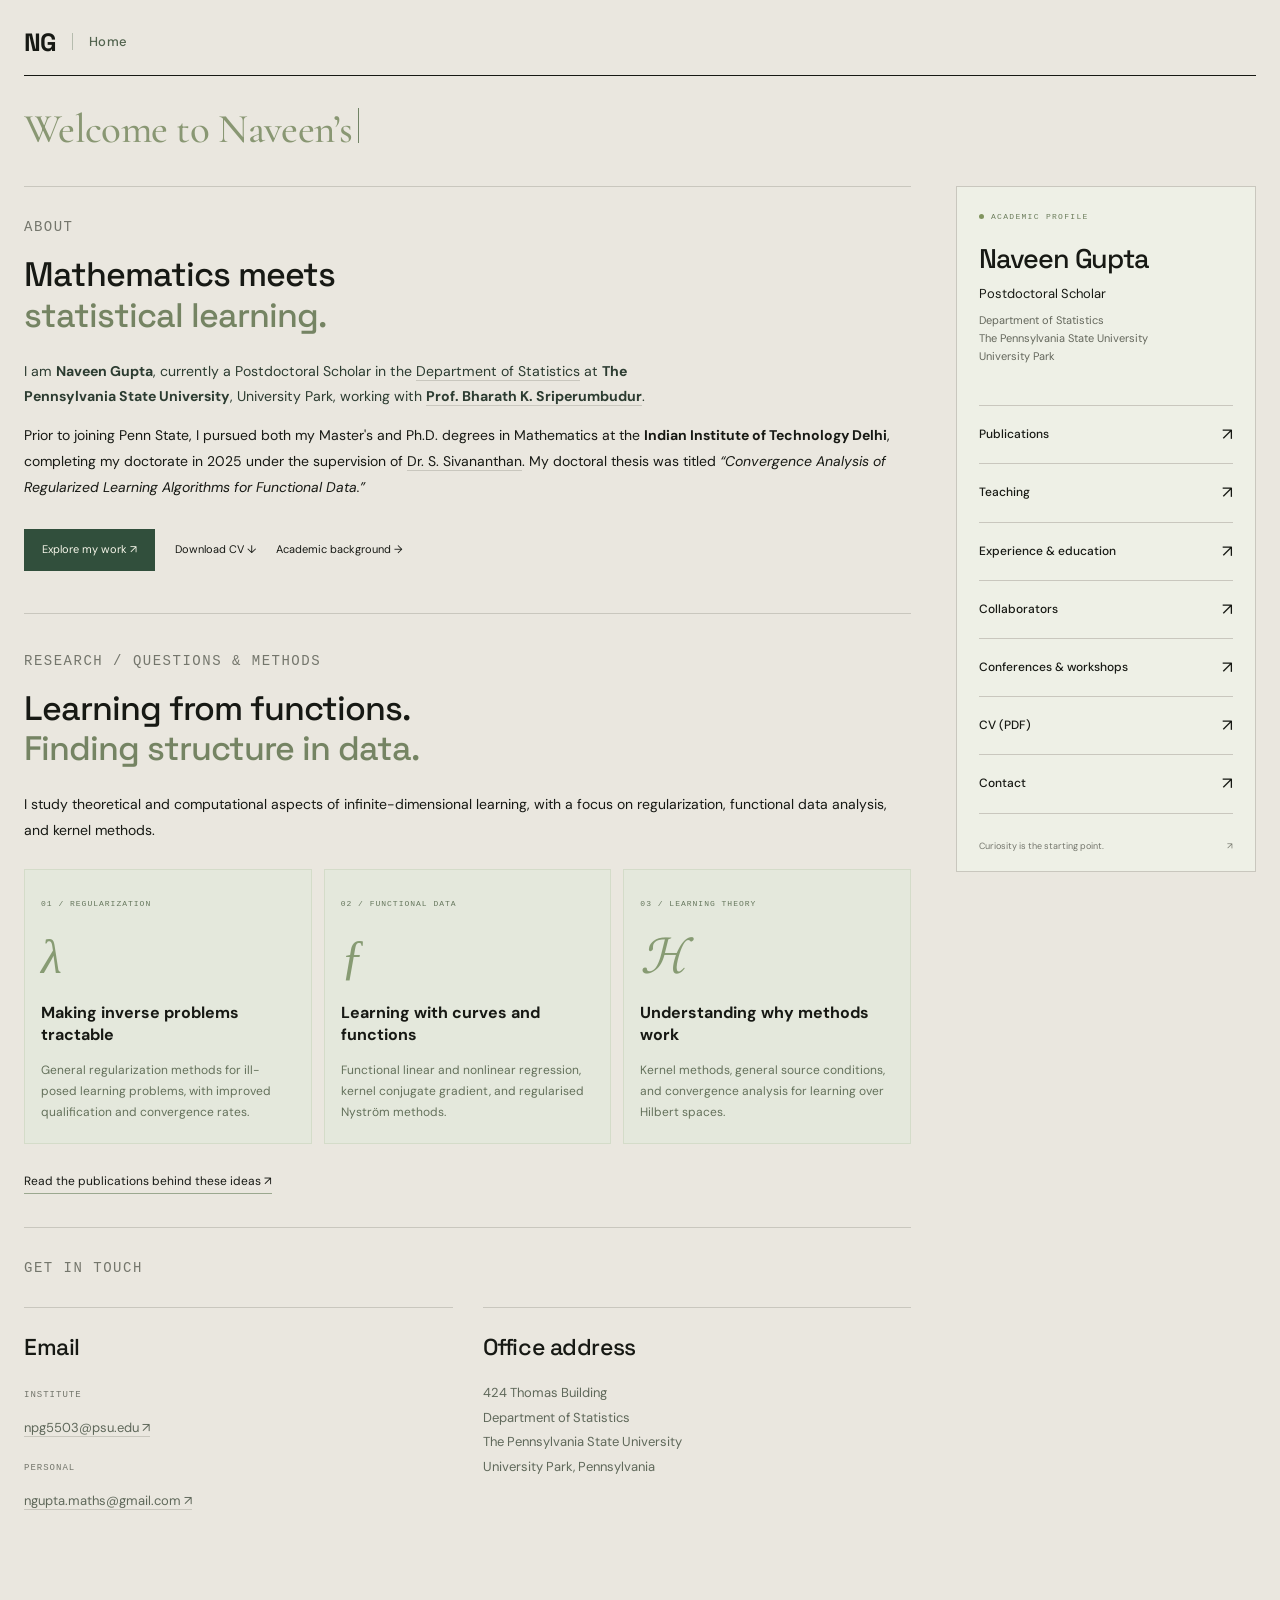
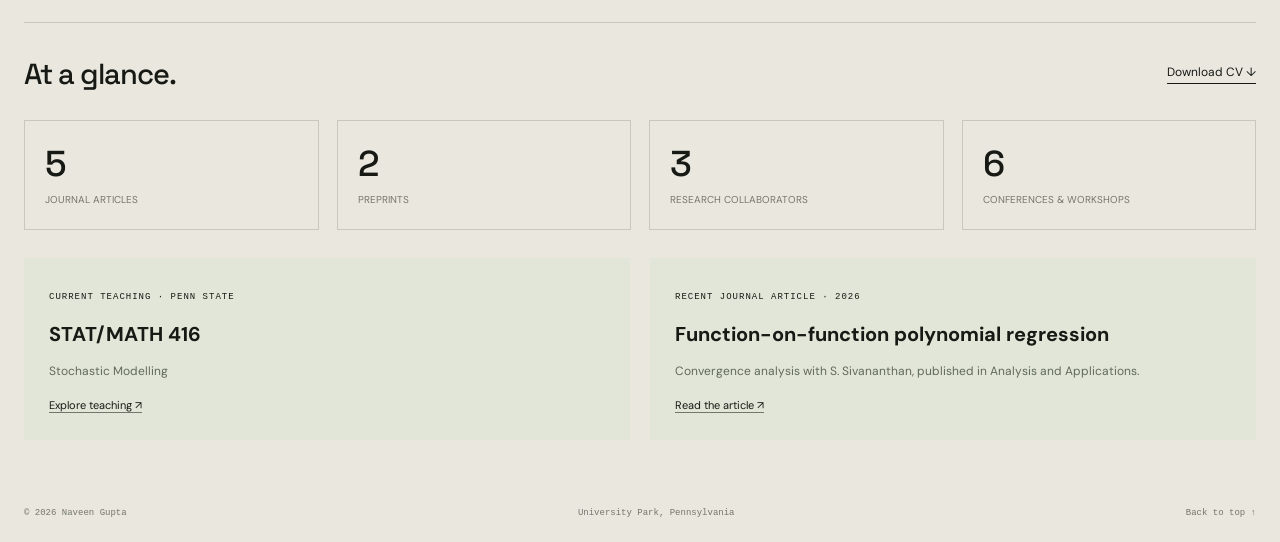
==== commit 086359d1: "Improve academic search discovery with sitemap, canonical URLs and profile metadata" ====
--- a/index.html
+++ b/index.html
@@ -1,4 +1,4 @@
 <!doctype html>
-<html lang="en"><head><meta charset="utf-8"><meta name="viewport" content="width=device-width,initial-scale=1"><meta name="description" content="Naveen Gupta, Postdoctoral Scholar in the Department of Statistics at The Pennsylvania State University, University Park."><title>Naveen Gupta | Statistics & Research</title><link rel="stylesheet" href="style.css?v=15"><style>.home-section>.bio-lead{max-width:none;font-size:16px;line-height:1.8;text-wrap:balance}@media(min-width:1000px){.home-section>.bio-lead{font-size:clamp(14px,1.1vw,17px)}}@media(max-width:650px){.home-section>.bio-lead{text-wrap:wrap;font-size:16px}.bio-lead a[href="https://bharathsv.github.io/"]{white-space:normal!important}}</style></head><body><a class="skip" href="#profile">Skip to profile</a><header><a class="brand" href="index.html" aria-label="NG — Home">NG<span class="brand-home">Home</span></a></header><details class="mobile-menu"><summary>Explore <span>+</span></summary><nav class="mobile-links" aria-label="Academic sections"><a href="publications.html">Publications</a><a href="teaching.html">Teaching</a><a href="experience.html">Experience & education</a><a href="collaborators.html">Collaborators</a><a href="conferences.html">Conferences &amp; workshops</a><a href="Curriculum_Vitae.pdf" target="_blank" rel="noopener">CV (PDF) ↗</a><a href="contact.html">Contact</a></nav></details><main><div class="greeting typewriter-greeting"><h1><span class="screen-reader-only">Welcome to Naveen’s Home page</span><span id="typed-greeting" aria-hidden="true">Welcome to Naveen’s Home page</span><span class="typing-cursor" aria-hidden="true"></span></h1></div><div class="workspace academic-home"><div class="home-content"><section id="about" class="home-section"><p class="page-kicker">ABOUT</p><h2>Mathematics meets<br><em>statistical learning.</em></h2><p class="bio-lead">I am <strong>Naveen Gupta</strong>, currently a Postdoctoral Scholar in the <a href="https://science.psu.edu/stat" target="_blank" rel="noopener">Department of Statistics</a> at <strong>The Pennsylvania State University</strong>, University Park, working with <a href="https://bharathsv.github.io/" target="_blank" rel="noopener" style="white-space:nowrap"><strong>Prof. Bharath K. Sriperumbudur</strong></a>.</p><p>Prior to joining Penn State, I pursued both my Master's and Ph.D. degrees in Mathematics at the <strong>Indian Institute of Technology Delhi</strong>, completing my doctorate in 2025 under the supervision of <a href="https://web.iitd.ac.in/~siva/" target="_blank" rel="noopener">Dr. S. Sivananthan</a>. My doctoral thesis was titled <em>“Convergence Analysis of Regularized Learning Algorithms for Functional Data.”</em></p><div class="intro-actions"><a class="primary-link" href="publications.html">Explore my work ↗</a><a href="Curriculum_Vitae.pdf" download>Download CV ↓</a><a href="experience.html">Academic background →</a></div></section><section id="research" class="home-section"><p class="page-kicker">RESEARCH / QUESTIONS &amp; METHODS</p><h2>Learning from functions.<br><em>Finding structure in data.</em></h2><p>I study theoretical and computational aspects of infinite-dimensional learning, with a focus on regularization, functional data analysis, and kernel methods.</p><div class="research-cards"><article><span class="research-number">01 / REGULARIZATION</span><div class="math-mark" aria-hidden="true">λ</div><h3>Making inverse problems tractable</h3><p>General regularization methods for ill-posed learning problems, with improved qualification and convergence rates.</p></article><article><span class="research-number">02 / FUNCTIONAL DATA</span><div class="math-mark" aria-hidden="true">ƒ</div><h3>Learning with curves and functions</h3><p>Functional linear and nonlinear regression, kernel conjugate gradient, and regularised Nyström methods.</p></article><article><span class="research-number">03 / LEARNING THEORY</span><div class="math-mark" aria-hidden="true">ℋ</div><h3>Understanding why methods work</h3><p>Kernel methods, general source conditions, and convergence analysis for learning over Hilbert spaces.</p></article></div><a class="research-more" href="publications.html">Read the publications behind these ideas ↗</a></section><section id="home-contact" class="home-section"><p class="page-kicker">GET IN TOUCH</p><div class="contact-grid"><section><h2>Email</h2><small>INSTITUTE</small><p><a href="mailto:npg5503@psu.edu">npg5503@psu.edu ↗</a></p><small>PERSONAL</small><p><a href="mailto:ngupta.maths@gmail.com">ngupta.maths@gmail.com ↗</a></p></section><section><h2>Office address</h2><p>424 Thomas Building<br>Department of Statistics<br>The Pennsylvania State University<br>University Park, Pennsylvania</p></section></div></section></div><aside id="profile"><div class="identity"><span class="status"><i></i> ACADEMIC PROFILE</span><h2>Naveen Gupta</h2><p class="position">Postdoctoral Scholar</p><p>Department of Statistics<br>The Pennsylvania State University<br>University Park</p></div><nav class="section-links" aria-label="Academic sections"><a href="publications.html">Publications <span>↗</span></a><a href="teaching.html">Teaching <span>↗</span></a><a href="experience.html">Experience & education <span>↗</span></a><a href="collaborators.html">Collaborators <span>↗</span></a><a href="conferences.html">Conferences &amp; workshops <span>↗</span></a><a href="Curriculum_Vitae.pdf" target="_blank" rel="noopener">CV (PDF) <span>↗</span></a><a href="contact.html">Contact <span>↗</span></a></nav><div class="panel-foot">Curiosity is the starting point. <span>↗</span></div></aside></div><section class="overview"><div class="overview-title"><h2>At a glance.</h2><a href="Curriculum_Vitae.pdf" download>Download CV ↓</a></div><div class="academic-stats"><a href="publications.html"><strong>5</strong><span>JOURNAL ARTICLES</span></a><a href="publications.html?type=preprint"><strong>2</strong><span>PREPRINTS</span></a><a href="collaborators.html"><strong>3</strong><span>RESEARCH COLLABORATORS</span></a><a href="conferences.html"><strong>6</strong><span>CONFERENCES & WORKSHOPS</span></a></div><div class="home-highlights"><article class="highlight"><small>CURRENT TEACHING · PENN STATE</small><h3>STAT/MATH 416</h3><p>Stochastic Modelling</p><a href="teaching.html">Explore teaching ↗</a></article><article class="highlight"><small>RECENT JOURNAL ARTICLE · 2026</small><h3>Function-on-function polynomial regression</h3><p>Convergence analysis with S. Sivananthan, published in Analysis and Applications.</p><a href="https://doi.org/10.1142/S0219530526500727" target="_blank" rel="noopener">Read the article ↗</a></article></div></section></main><footer><span>© <span id="year">2026</span> Naveen Gupta</span><span>University Park, Pennsylvania</span><a href="#">Back to top ↑</a></footer><script>
+<html lang="en"><head><meta charset="utf-8"><meta name="viewport" content="width=device-width,initial-scale=1"><meta name="description" content="Naveen Gupta is a Postdoctoral Scholar in Statistics at Penn State, working with Prof. Bharath K. Sriperumbudur. Mathematics Ph.D., IIT Delhi (IITD), 2025. Research in learning theory and functional data analysis."><title>Naveen Gupta | Mathematics &amp; Statistics | Penn State</title><link rel="stylesheet" href="style.css?v=15"><style>.home-section>.bio-lead{max-width:none;font-size:16px;line-height:1.8;text-wrap:balance}@media(min-width:1000px){.home-section>.bio-lead{font-size:clamp(14px,1.1vw,17px)}}@media(max-width:650px){.home-section>.bio-lead{text-wrap:wrap;font-size:16px}.bio-lead a[href="https://bharathsv.github.io/"]{white-space:normal!important}}</style><link rel="canonical" href="https://naveenguptamaths.github.io/naveen_gupta.maths/"><meta name="author" content="Naveen Gupta"><link rel="sitemap" type="application/xml" href="https://naveenguptamaths.github.io/naveen_gupta.maths/sitemap.xml"><meta property="og:type" content="profile"><meta property="og:title" content="Naveen Gupta | Mathematics &amp; Statistics | Penn State"><meta property="og:description" content="Naveen Gupta is a Postdoctoral Scholar in Statistics at Penn State, working with Prof. Bharath K. Sriperumbudur. Mathematics Ph.D., IIT Delhi (IITD), 2025. Research in learning theory and functional data analysis."><meta property="og:url" content="https://naveenguptamaths.github.io/naveen_gupta.maths/"><script type="application/ld+json">{"@context":"https://schema.org","@type":"ProfilePage","@id":"https://naveenguptamaths.github.io/naveen_gupta.maths/#profile-page","url":"https://naveenguptamaths.github.io/naveen_gupta.maths/","name":"Naveen Gupta — Mathematics and Statistics","mainEntity":{"@type":"Person","@id":"https://naveenguptamaths.github.io/naveen_gupta.maths/#naveen-gupta","name":"Naveen Gupta","url":"https://naveenguptamaths.github.io/naveen_gupta.maths/","jobTitle":"Postdoctoral Scholar","worksFor":{"@type":"CollegeOrUniversity","name":"The Pennsylvania State University","url":"https://www.psu.edu/"},"alumniOf":{"@type":"CollegeOrUniversity","name":"Indian Institute of Technology Delhi","alternateName":["IIT Delhi","IITD"],"url":"https://home.iitd.ac.in/"},"knowsAbout":["Mathematics","Statistics","Learning theory","Functional data analysis","Regularization"],"sameAs":["https://scholar.google.com/citations?user=umA7HJsAAAAJ","https://orcid.org/0009-0002-0940-5568","https://www.linkedin.com/in/dr-naveen-gupta-591a24230/"]}}</script></head><body><a class="skip" href="#profile">Skip to profile</a><header><a class="brand" href="index.html" aria-label="NG — Home">NG<span class="brand-home">Home</span></a></header><details class="mobile-menu"><summary>Explore <span>+</span></summary><nav class="mobile-links" aria-label="Academic sections"><a href="publications.html">Publications</a><a href="teaching.html">Teaching</a><a href="experience.html">Experience & education</a><a href="collaborators.html">Collaborators</a><a href="conferences.html">Conferences &amp; workshops</a><a href="Curriculum_Vitae.pdf" target="_blank" rel="noopener">CV (PDF) ↗</a><a href="contact.html">Contact</a></nav></details><main><div class="greeting typewriter-greeting"><h1><span class="screen-reader-only">Welcome to Naveen’s Home page</span><span id="typed-greeting" aria-hidden="true">Welcome to Naveen’s Home page</span><span class="typing-cursor" aria-hidden="true"></span></h1></div><div class="workspace academic-home"><div class="home-content"><section id="about" class="home-section"><p class="page-kicker">ABOUT</p><h2>Mathematics meets<br><em>statistical learning.</em></h2><p class="bio-lead">I am <strong>Naveen Gupta</strong>, currently a Postdoctoral Scholar in the <a href="https://science.psu.edu/stat" target="_blank" rel="noopener">Department of Statistics</a> at <strong>The Pennsylvania State University</strong>, University Park, working with <a href="https://bharathsv.github.io/" target="_blank" rel="noopener" style="white-space:nowrap"><strong>Prof. Bharath K. Sriperumbudur</strong></a>.</p><p>Prior to joining Penn State, I pursued both my Master's and Ph.D. degrees in Mathematics at the <strong>Indian Institute of Technology Delhi</strong>, completing my doctorate in 2025 under the supervision of <a href="https://web.iitd.ac.in/~siva/" target="_blank" rel="noopener">Dr. S. Sivananthan</a>. My doctoral thesis was titled <em>“Convergence Analysis of Regularized Learning Algorithms for Functional Data.”</em></p><div class="intro-actions"><a class="primary-link" href="publications.html">Explore my work ↗</a><a href="Curriculum_Vitae.pdf" download>Download CV ↓</a><a href="experience.html">Academic background →</a></div></section><section id="research" class="home-section"><p class="page-kicker">RESEARCH / QUESTIONS &amp; METHODS</p><h2>Learning from functions.<br><em>Finding structure in data.</em></h2><p>I study theoretical and computational aspects of infinite-dimensional learning, with a focus on regularization, functional data analysis, and kernel methods.</p><div class="research-cards"><article><span class="research-number">01 / REGULARIZATION</span><div class="math-mark" aria-hidden="true">λ</div><h3>Making inverse problems tractable</h3><p>General regularization methods for ill-posed learning problems, with improved qualification and convergence rates.</p></article><article><span class="research-number">02 / FUNCTIONAL DATA</span><div class="math-mark" aria-hidden="true">ƒ</div><h3>Learning with curves and functions</h3><p>Functional linear and nonlinear regression, kernel conjugate gradient, and regularised Nyström methods.</p></article><article><span class="research-number">03 / LEARNING THEORY</span><div class="math-mark" aria-hidden="true">ℋ</div><h3>Understanding why methods work</h3><p>Kernel methods, general source conditions, and convergence analysis for learning over Hilbert spaces.</p></article></div><a class="research-more" href="publications.html">Read the publications behind these ideas ↗</a></section><section id="home-contact" class="home-section"><p class="page-kicker">GET IN TOUCH</p><div class="contact-grid"><section><h2>Email</h2><small>INSTITUTE</small><p><a href="mailto:npg5503@psu.edu">npg5503@psu.edu ↗</a></p><small>PERSONAL</small><p><a href="mailto:ngupta.maths@gmail.com">ngupta.maths@gmail.com ↗</a></p></section><section><h2>Office address</h2><p>424 Thomas Building<br>Department of Statistics<br>The Pennsylvania State University<br>University Park, Pennsylvania</p></section></div></section></div><aside id="profile"><div class="identity"><span class="status"><i></i> ACADEMIC PROFILE</span><h2>Naveen Gupta</h2><p class="position">Postdoctoral Scholar</p><p>Department of Statistics<br>The Pennsylvania State University<br>University Park</p></div><nav class="section-links" aria-label="Academic sections"><a href="publications.html">Publications <span>↗</span></a><a href="teaching.html">Teaching <span>↗</span></a><a href="experience.html">Experience & education <span>↗</span></a><a href="collaborators.html">Collaborators <span>↗</span></a><a href="conferences.html">Conferences &amp; workshops <span>↗</span></a><a href="Curriculum_Vitae.pdf" target="_blank" rel="noopener">CV (PDF) <span>↗</span></a><a href="contact.html">Contact <span>↗</span></a></nav><div class="panel-foot">Curiosity is the starting point. <span>↗</span></div></aside></div><section class="overview"><div class="overview-title"><h2>At a glance.</h2><a href="Curriculum_Vitae.pdf" download>Download CV ↓</a></div><div class="academic-stats"><a href="publications.html"><strong>5</strong><span>JOURNAL ARTICLES</span></a><a href="publications.html?type=preprint"><strong>2</strong><span>PREPRINTS</span></a><a href="collaborators.html"><strong>3</strong><span>RESEARCH COLLABORATORS</span></a><a href="conferences.html"><strong>6</strong><span>CONFERENCES & WORKSHOPS</span></a></div><div class="home-highlights"><article class="highlight"><small>CURRENT TEACHING · PENN STATE</small><h3>STAT/MATH 416</h3><p>Stochastic Modelling</p><a href="teaching.html">Explore teaching ↗</a></article><article class="highlight"><small>RECENT JOURNAL ARTICLE · 2026</small><h3>Function-on-function polynomial regression</h3><p>Convergence analysis with S. Sivananthan, published in Analysis and Applications.</p><a href="https://doi.org/10.1142/S0219530526500727" target="_blank" rel="noopener">Read the article ↗</a></article></div></section></main><footer><span>© <span id="year">2026</span> Naveen Gupta</span><span>University Park, Pennsylvania</span><a href="#">Back to top ↑</a></footer><script>
 (()=>{const target=document.querySelector('#typed-greeting');if(!target)return;const message="Welcome to Naveen’s Home page";const preference=matchMedia('(prefers-reduced-motion: reduce)');let timer,index=0;function type(){if(preference.matches){target.textContent=message;return}target.textContent=message.slice(0,index);if(index<message.length){index++;timer=setTimeout(type,85)}else{timer=setTimeout(()=>{index=0;type()},2400)}}function restart(){clearTimeout(timer);index=0;type()}preference.addEventListener('change',restart);restart()})();
 </script></body></html>
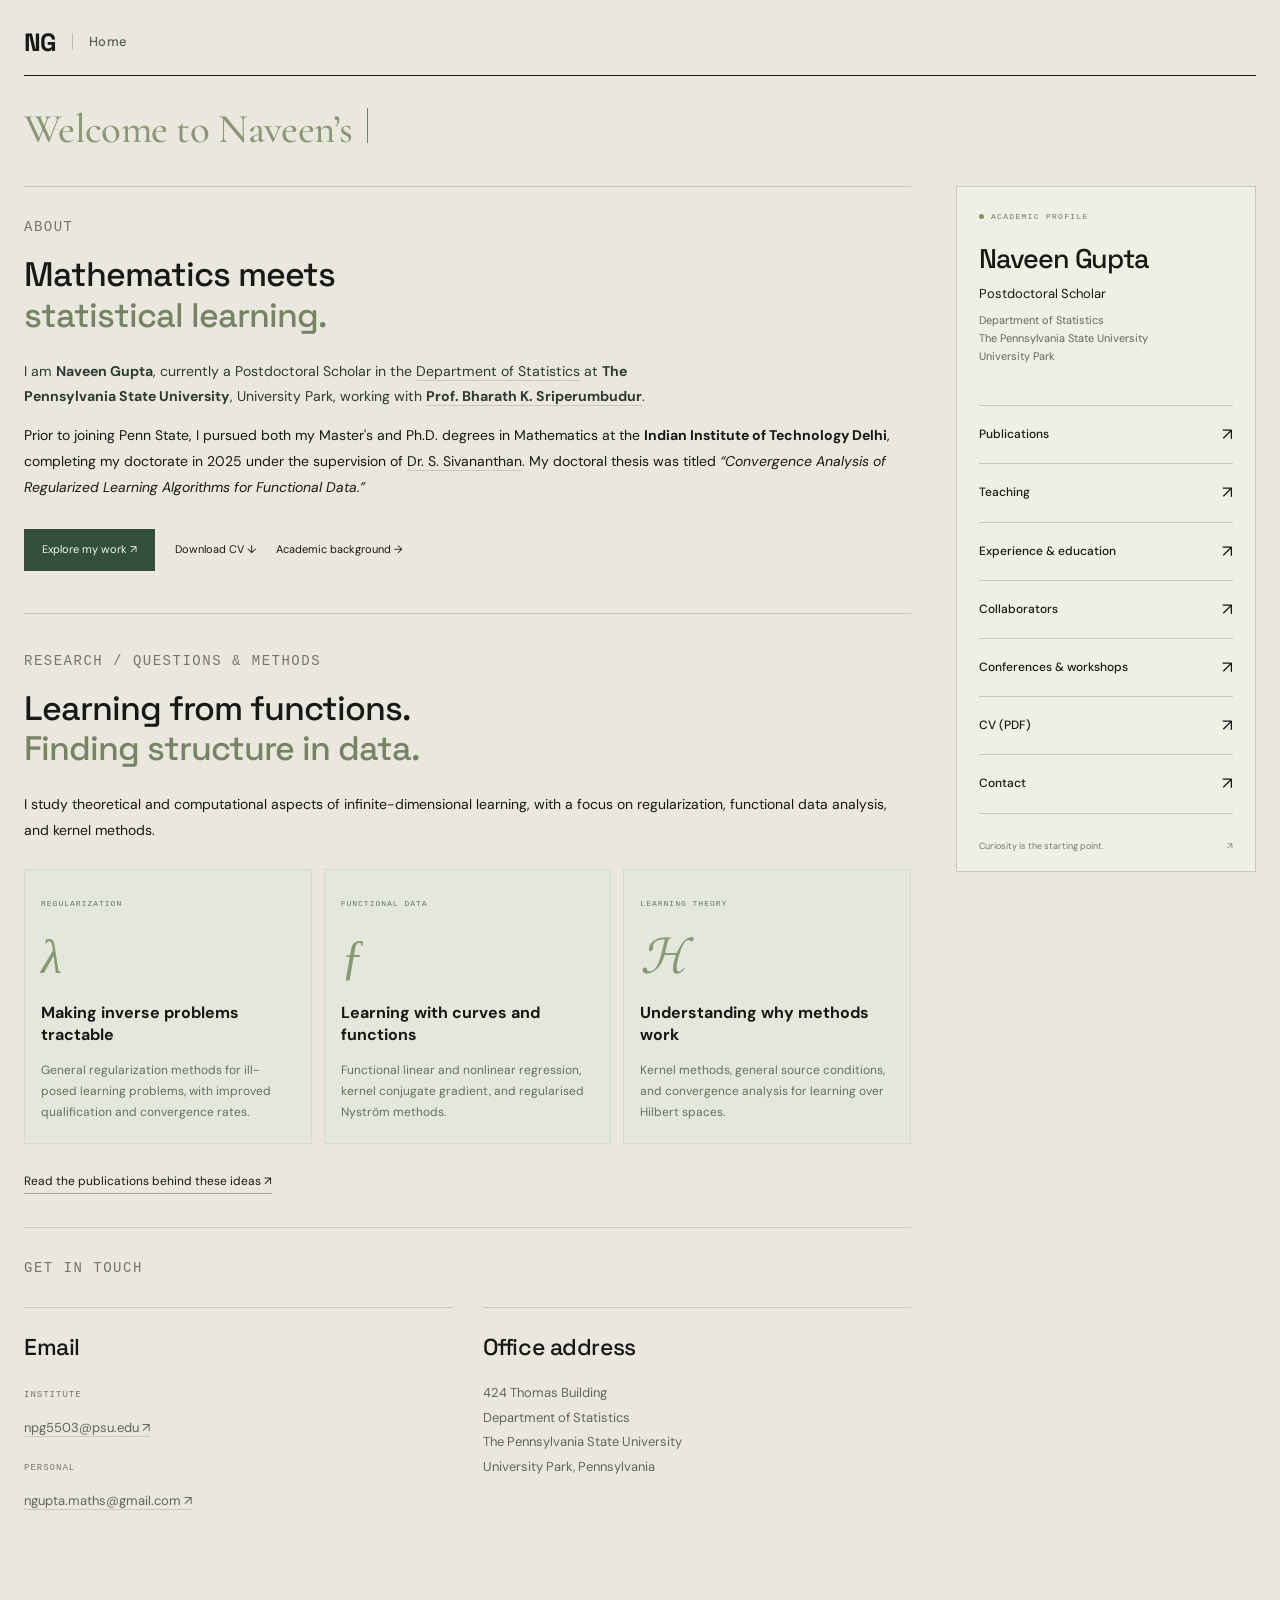
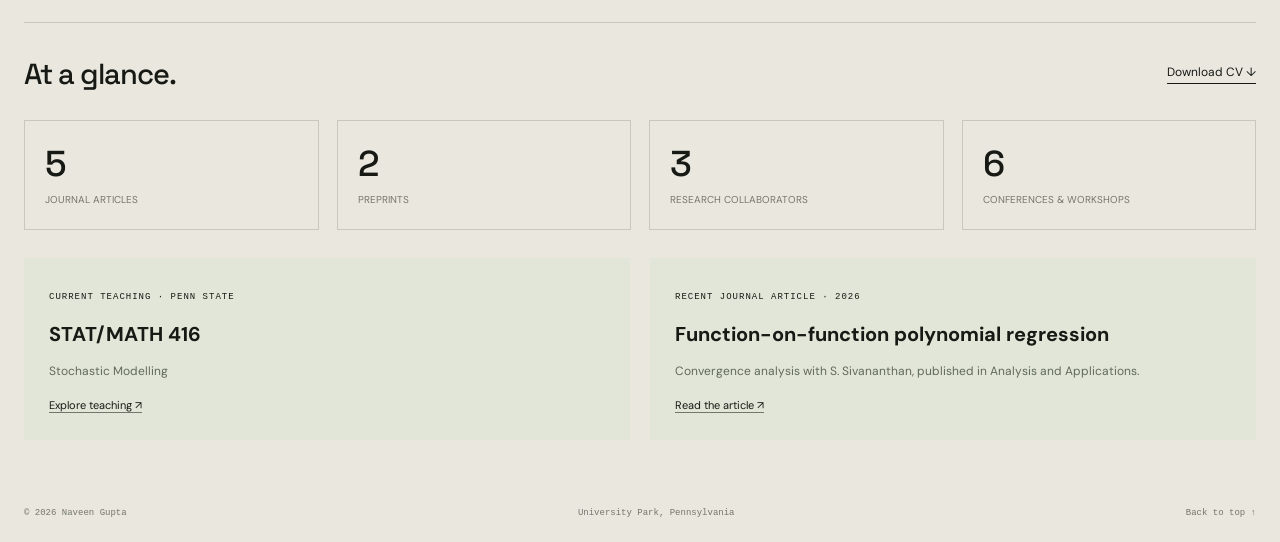
==== commit a2a7c053: "Add persistent mobile header links and remove decorative section numbering" ====
--- a/index.html
+++ b/index.html
@@ -1,4 +1,4 @@
 <!doctype html>
-<html lang="en"><head><meta charset="utf-8"><meta name="viewport" content="width=device-width,initial-scale=1"><meta name="description" content="Naveen Gupta is a Postdoctoral Scholar in Statistics at Penn State, working with Prof. Bharath K. Sriperumbudur. Mathematics Ph.D., IIT Delhi (IITD), 2025. Research in learning theory and functional data analysis."><title>Naveen Gupta | Mathematics &amp; Statistics | Penn State</title><link rel="stylesheet" href="style.css?v=15"><style>.home-section>.bio-lead{max-width:none;font-size:16px;line-height:1.8;text-wrap:balance}@media(min-width:1000px){.home-section>.bio-lead{font-size:clamp(14px,1.1vw,17px)}}@media(max-width:650px){.home-section>.bio-lead{text-wrap:wrap;font-size:16px}.bio-lead a[href="https://bharathsv.github.io/"]{white-space:normal!important}}</style><link rel="canonical" href="https://naveenguptamaths.github.io/naveen_gupta.maths/"><meta name="author" content="Naveen Gupta"><link rel="sitemap" type="application/xml" href="https://naveenguptamaths.github.io/naveen_gupta.maths/sitemap.xml"><meta property="og:type" content="profile"><meta property="og:title" content="Naveen Gupta | Mathematics &amp; Statistics | Penn State"><meta property="og:description" content="Naveen Gupta is a Postdoctoral Scholar in Statistics at Penn State, working with Prof. Bharath K. Sriperumbudur. Mathematics Ph.D., IIT Delhi (IITD), 2025. Research in learning theory and functional data analysis."><meta property="og:url" content="https://naveenguptamaths.github.io/naveen_gupta.maths/"><script type="application/ld+json">{"@context":"https://schema.org","@type":"ProfilePage","@id":"https://naveenguptamaths.github.io/naveen_gupta.maths/#profile-page","url":"https://naveenguptamaths.github.io/naveen_gupta.maths/","name":"Naveen Gupta — Mathematics and Statistics","mainEntity":{"@type":"Person","@id":"https://naveenguptamaths.github.io/naveen_gupta.maths/#naveen-gupta","name":"Naveen Gupta","url":"https://naveenguptamaths.github.io/naveen_gupta.maths/","jobTitle":"Postdoctoral Scholar","worksFor":{"@type":"CollegeOrUniversity","name":"The Pennsylvania State University","url":"https://www.psu.edu/"},"alumniOf":{"@type":"CollegeOrUniversity","name":"Indian Institute of Technology Delhi","alternateName":["IIT Delhi","IITD"],"url":"https://home.iitd.ac.in/"},"knowsAbout":["Mathematics","Statistics","Learning theory","Functional data analysis","Regularization"],"sameAs":["https://scholar.google.com/citations?user=umA7HJsAAAAJ","https://orcid.org/0009-0002-0940-5568","https://www.linkedin.com/in/dr-naveen-gupta-591a24230/"]}}</script></head><body><a class="skip" href="#profile">Skip to profile</a><header><a class="brand" href="index.html" aria-label="NG — Home">NG<span class="brand-home">Home</span></a></header><details class="mobile-menu"><summary>Explore <span>+</span></summary><nav class="mobile-links" aria-label="Academic sections"><a href="publications.html">Publications</a><a href="teaching.html">Teaching</a><a href="experience.html">Experience & education</a><a href="collaborators.html">Collaborators</a><a href="conferences.html">Conferences &amp; workshops</a><a href="Curriculum_Vitae.pdf" target="_blank" rel="noopener">CV (PDF) ↗</a><a href="contact.html">Contact</a></nav></details><main><div class="greeting typewriter-greeting"><h1><span class="screen-reader-only">Welcome to Naveen’s Home page</span><span id="typed-greeting" aria-hidden="true">Welcome to Naveen’s Home page</span><span class="typing-cursor" aria-hidden="true"></span></h1></div><div class="workspace academic-home"><div class="home-content"><section id="about" class="home-section"><p class="page-kicker">ABOUT</p><h2>Mathematics meets<br><em>statistical learning.</em></h2><p class="bio-lead">I am <strong>Naveen Gupta</strong>, currently a Postdoctoral Scholar in the <a href="https://science.psu.edu/stat" target="_blank" rel="noopener">Department of Statistics</a> at <strong>The Pennsylvania State University</strong>, University Park, working with <a href="https://bharathsv.github.io/" target="_blank" rel="noopener" style="white-space:nowrap"><strong>Prof. Bharath K. Sriperumbudur</strong></a>.</p><p>Prior to joining Penn State, I pursued both my Master's and Ph.D. degrees in Mathematics at the <strong>Indian Institute of Technology Delhi</strong>, completing my doctorate in 2025 under the supervision of <a href="https://web.iitd.ac.in/~siva/" target="_blank" rel="noopener">Dr. S. Sivananthan</a>. My doctoral thesis was titled <em>“Convergence Analysis of Regularized Learning Algorithms for Functional Data.”</em></p><div class="intro-actions"><a class="primary-link" href="publications.html">Explore my work ↗</a><a href="Curriculum_Vitae.pdf" download>Download CV ↓</a><a href="experience.html">Academic background →</a></div></section><section id="research" class="home-section"><p class="page-kicker">RESEARCH / QUESTIONS &amp; METHODS</p><h2>Learning from functions.<br><em>Finding structure in data.</em></h2><p>I study theoretical and computational aspects of infinite-dimensional learning, with a focus on regularization, functional data analysis, and kernel methods.</p><div class="research-cards"><article><span class="research-number">01 / REGULARIZATION</span><div class="math-mark" aria-hidden="true">λ</div><h3>Making inverse problems tractable</h3><p>General regularization methods for ill-posed learning problems, with improved qualification and convergence rates.</p></article><article><span class="research-number">02 / FUNCTIONAL DATA</span><div class="math-mark" aria-hidden="true">ƒ</div><h3>Learning with curves and functions</h3><p>Functional linear and nonlinear regression, kernel conjugate gradient, and regularised Nyström methods.</p></article><article><span class="research-number">03 / LEARNING THEORY</span><div class="math-mark" aria-hidden="true">ℋ</div><h3>Understanding why methods work</h3><p>Kernel methods, general source conditions, and convergence analysis for learning over Hilbert spaces.</p></article></div><a class="research-more" href="publications.html">Read the publications behind these ideas ↗</a></section><section id="home-contact" class="home-section"><p class="page-kicker">GET IN TOUCH</p><div class="contact-grid"><section><h2>Email</h2><small>INSTITUTE</small><p><a href="mailto:npg5503@psu.edu">npg5503@psu.edu ↗</a></p><small>PERSONAL</small><p><a href="mailto:ngupta.maths@gmail.com">ngupta.maths@gmail.com ↗</a></p></section><section><h2>Office address</h2><p>424 Thomas Building<br>Department of Statistics<br>The Pennsylvania State University<br>University Park, Pennsylvania</p></section></div></section></div><aside id="profile"><div class="identity"><span class="status"><i></i> ACADEMIC PROFILE</span><h2>Naveen Gupta</h2><p class="position">Postdoctoral Scholar</p><p>Department of Statistics<br>The Pennsylvania State University<br>University Park</p></div><nav class="section-links" aria-label="Academic sections"><a href="publications.html">Publications <span>↗</span></a><a href="teaching.html">Teaching <span>↗</span></a><a href="experience.html">Experience & education <span>↗</span></a><a href="collaborators.html">Collaborators <span>↗</span></a><a href="conferences.html">Conferences &amp; workshops <span>↗</span></a><a href="Curriculum_Vitae.pdf" target="_blank" rel="noopener">CV (PDF) <span>↗</span></a><a href="contact.html">Contact <span>↗</span></a></nav><div class="panel-foot">Curiosity is the starting point. <span>↗</span></div></aside></div><section class="overview"><div class="overview-title"><h2>At a glance.</h2><a href="Curriculum_Vitae.pdf" download>Download CV ↓</a></div><div class="academic-stats"><a href="publications.html"><strong>5</strong><span>JOURNAL ARTICLES</span></a><a href="publications.html?type=preprint"><strong>2</strong><span>PREPRINTS</span></a><a href="collaborators.html"><strong>3</strong><span>RESEARCH COLLABORATORS</span></a><a href="conferences.html"><strong>6</strong><span>CONFERENCES & WORKSHOPS</span></a></div><div class="home-highlights"><article class="highlight"><small>CURRENT TEACHING · PENN STATE</small><h3>STAT/MATH 416</h3><p>Stochastic Modelling</p><a href="teaching.html">Explore teaching ↗</a></article><article class="highlight"><small>RECENT JOURNAL ARTICLE · 2026</small><h3>Function-on-function polynomial regression</h3><p>Convergence analysis with S. Sivananthan, published in Analysis and Applications.</p><a href="https://doi.org/10.1142/S0219530526500727" target="_blank" rel="noopener">Read the article ↗</a></article></div></section></main><footer><span>© <span id="year">2026</span> Naveen Gupta</span><span>University Park, Pennsylvania</span><a href="#">Back to top ↑</a></footer><script>
+<html lang="en"><head><meta charset="utf-8"><meta name="viewport" content="width=device-width,initial-scale=1"><meta name="description" content="Naveen Gupta is a Postdoctoral Scholar in Statistics at Penn State, working with Prof. Bharath K. Sriperumbudur. Mathematics Ph.D., IIT Delhi (IITD), 2025. Research in learning theory and functional data analysis."><title>Naveen Gupta | Mathematics &amp; Statistics | Penn State</title><link rel="stylesheet" href="style.css?v=16"><style>.home-section>.bio-lead{max-width:none;font-size:16px;line-height:1.8;text-wrap:balance}@media(min-width:1000px){.home-section>.bio-lead{font-size:clamp(14px,1.1vw,17px)}}@media(max-width:650px){.home-section>.bio-lead{text-wrap:wrap;font-size:16px}.bio-lead a[href="https://bharathsv.github.io/"]{white-space:normal!important}}</style><link rel="canonical" href="https://naveenguptamaths.github.io/naveen_gupta.maths/"><meta name="author" content="Naveen Gupta"><link rel="sitemap" type="application/xml" href="https://naveenguptamaths.github.io/naveen_gupta.maths/sitemap.xml"><meta property="og:type" content="profile"><meta property="og:title" content="Naveen Gupta | Mathematics &amp; Statistics | Penn State"><meta property="og:description" content="Naveen Gupta is a Postdoctoral Scholar in Statistics at Penn State, working with Prof. Bharath K. Sriperumbudur. Mathematics Ph.D., IIT Delhi (IITD), 2025. Research in learning theory and functional data analysis."><meta property="og:url" content="https://naveenguptamaths.github.io/naveen_gupta.maths/"><script type="application/ld+json">{"@context":"https://schema.org","@type":"ProfilePage","@id":"https://naveenguptamaths.github.io/naveen_gupta.maths/#profile-page","url":"https://naveenguptamaths.github.io/naveen_gupta.maths/","name":"Naveen Gupta — Mathematics and Statistics","mainEntity":{"@type":"Person","@id":"https://naveenguptamaths.github.io/naveen_gupta.maths/#naveen-gupta","name":"Naveen Gupta","url":"https://naveenguptamaths.github.io/naveen_gupta.maths/","jobTitle":"Postdoctoral Scholar","worksFor":{"@type":"CollegeOrUniversity","name":"The Pennsylvania State University","url":"https://www.psu.edu/"},"alumniOf":{"@type":"CollegeOrUniversity","name":"Indian Institute of Technology Delhi","alternateName":["IIT Delhi","IITD"],"url":"https://home.iitd.ac.in/"},"knowsAbout":["Mathematics","Statistics","Learning theory","Functional data analysis","Regularization"],"sameAs":["https://scholar.google.com/citations?user=umA7HJsAAAAJ","https://orcid.org/0009-0002-0940-5568","https://www.linkedin.com/in/dr-naveen-gupta-591a24230/"]}}</script></head><body><a class="skip" href="#profile">Skip to profile</a><header><a class="brand" href="index.html" aria-label="NG — Home">NG<span class="brand-home">Home</span></a><nav class="header-links" aria-label="Main navigation"><a href="publications.html">Publications</a><a href="teaching.html">Teaching</a><a href="experience.html">Experience</a><a href="collaborators.html">Collaborators</a><a href="conferences.html">Conferences</a><a href="Curriculum_Vitae.pdf" target="_blank" rel="noopener">CV ↗</a><a href="contact.html">Contact</a></nav></header><main><div class="greeting typewriter-greeting"><h1><span class="screen-reader-only">Welcome to Naveen’s Home page</span><span id="typed-greeting" aria-hidden="true">Welcome to Naveen’s Home page</span><span class="typing-cursor" aria-hidden="true"></span></h1></div><div class="workspace academic-home"><div class="home-content"><section id="about" class="home-section"><p class="page-kicker">ABOUT</p><h2>Mathematics meets<br><em>statistical learning.</em></h2><p class="bio-lead">I am <strong>Naveen Gupta</strong>, currently a Postdoctoral Scholar in the <a href="https://science.psu.edu/stat" target="_blank" rel="noopener">Department of Statistics</a> at <strong>The Pennsylvania State University</strong>, University Park, working with <a href="https://bharathsv.github.io/" target="_blank" rel="noopener" style="white-space:nowrap"><strong>Prof. Bharath K. Sriperumbudur</strong></a>.</p><p>Prior to joining Penn State, I pursued both my Master's and Ph.D. degrees in Mathematics at the <strong>Indian Institute of Technology Delhi</strong>, completing my doctorate in 2025 under the supervision of <a href="https://web.iitd.ac.in/~siva/" target="_blank" rel="noopener">Dr. S. Sivananthan</a>. My doctoral thesis was titled <em>“Convergence Analysis of Regularized Learning Algorithms for Functional Data.”</em></p><div class="intro-actions"><a class="primary-link" href="publications.html">Explore my work ↗</a><a href="Curriculum_Vitae.pdf" download>Download CV ↓</a><a href="experience.html">Academic background →</a></div></section><section id="research" class="home-section"><p class="page-kicker">RESEARCH / QUESTIONS &amp; METHODS</p><h2>Learning from functions.<br><em>Finding structure in data.</em></h2><p>I study theoretical and computational aspects of infinite-dimensional learning, with a focus on regularization, functional data analysis, and kernel methods.</p><div class="research-cards"><article><span class="research-number">REGULARIZATION</span><div class="math-mark" aria-hidden="true">λ</div><h3>Making inverse problems tractable</h3><p>General regularization methods for ill-posed learning problems, with improved qualification and convergence rates.</p></article><article><span class="research-number">FUNCTIONAL DATA</span><div class="math-mark" aria-hidden="true">ƒ</div><h3>Learning with curves and functions</h3><p>Functional linear and nonlinear regression, kernel conjugate gradient, and regularised Nyström methods.</p></article><article><span class="research-number">LEARNING THEORY</span><div class="math-mark" aria-hidden="true">ℋ</div><h3>Understanding why methods work</h3><p>Kernel methods, general source conditions, and convergence analysis for learning over Hilbert spaces.</p></article></div><a class="research-more" href="publications.html">Read the publications behind these ideas ↗</a></section><section id="home-contact" class="home-section"><p class="page-kicker">GET IN TOUCH</p><div class="contact-grid"><section><h2>Email</h2><small>INSTITUTE</small><p><a href="mailto:npg5503@psu.edu">npg5503@psu.edu ↗</a></p><small>PERSONAL</small><p><a href="mailto:ngupta.maths@gmail.com">ngupta.maths@gmail.com ↗</a></p></section><section><h2>Office address</h2><p>424 Thomas Building<br>Department of Statistics<br>The Pennsylvania State University<br>University Park, Pennsylvania</p></section></div></section></div><aside id="profile"><div class="identity"><span class="status"><i></i> ACADEMIC PROFILE</span><h2>Naveen Gupta</h2><p class="position">Postdoctoral Scholar</p><p>Department of Statistics<br>The Pennsylvania State University<br>University Park</p></div><nav class="section-links" aria-label="Academic sections"><a href="publications.html">Publications <span>↗</span></a><a href="teaching.html">Teaching <span>↗</span></a><a href="experience.html">Experience & education <span>↗</span></a><a href="collaborators.html">Collaborators <span>↗</span></a><a href="conferences.html">Conferences &amp; workshops <span>↗</span></a><a href="Curriculum_Vitae.pdf" target="_blank" rel="noopener">CV (PDF) <span>↗</span></a><a href="contact.html">Contact <span>↗</span></a></nav><div class="panel-foot">Curiosity is the starting point. <span>↗</span></div></aside></div><section class="overview"><div class="overview-title"><h2>At a glance.</h2><a href="Curriculum_Vitae.pdf" download>Download CV ↓</a></div><div class="academic-stats"><a href="publications.html"><strong>5</strong><span>JOURNAL ARTICLES</span></a><a href="publications.html?type=preprint"><strong>2</strong><span>PREPRINTS</span></a><a href="collaborators.html"><strong>3</strong><span>RESEARCH COLLABORATORS</span></a><a href="conferences.html"><strong>6</strong><span>CONFERENCES & WORKSHOPS</span></a></div><div class="home-highlights"><article class="highlight"><small>CURRENT TEACHING · PENN STATE</small><h3>STAT/MATH 416</h3><p>Stochastic Modelling</p><a href="teaching.html">Explore teaching ↗</a></article><article class="highlight"><small>RECENT JOURNAL ARTICLE · 2026</small><h3>Function-on-function polynomial regression</h3><p>Convergence analysis with S. Sivananthan, published in Analysis and Applications.</p><a href="https://doi.org/10.1142/S0219530526500727" target="_blank" rel="noopener">Read the article ↗</a></article></div></section></main><footer><span>© <span id="year">2026</span> Naveen Gupta</span><span>University Park, Pennsylvania</span><a href="#">Back to top ↑</a></footer><script>
 (()=>{const target=document.querySelector('#typed-greeting');if(!target)return;const message="Welcome to Naveen’s Home page";const preference=matchMedia('(prefers-reduced-motion: reduce)');let timer,index=0;function type(){if(preference.matches){target.textContent=message;return}target.textContent=message.slice(0,index);if(index<message.length){index++;timer=setTimeout(type,85)}else{timer=setTimeout(()=>{index=0;type()},2400)}}function restart(){clearTimeout(timer);index=0;type()}preference.addEventListener('change',restart);restart()})();
 </script></body></html>
--- a/style.css
+++ b/style.css
@@ -24,3 +24,6 @@
 
 /* Home identity and chronological publication archive */
 .brand .brand-home{font:500 13px "DM Sans",Arial,sans-serif;letter-spacing:.02em;color:#52634e;border-left:1px solid #b6bcae;padding-left:16px}.brand:hover .brand-home{color:#314f3c}.pub-year-group{margin:32px 0 40px}.publication-list .pub-year{font:500 29px "Space Grotesk",Arial,sans-serif!important;letter-spacing:-1px;color:#314f3c;margin:0;padding-bottom:10px;border-bottom:2px solid #91a378}.publication-list h3{font:500 23px/1.35 "Space Grotesk",Arial,sans-serif;letter-spacing:-.5px;margin:13px 0 10px}.paper-meta{display:flex;align-items:center;flex-wrap:wrap;gap:10px}.paper-type{display:inline-block;font:500 10px "DM Sans",Arial,sans-serif;padding:3px 9px;border-radius:20px;white-space:nowrap}.paper-type.journal{background:#314f3c;color:#fff}.paper-type.preprint{background:#dde4d3;color:#314f3c;border:1px solid #a6b595}.publication-list .paper-meta small{font-size:11px;color:#64705e}.pub-year-group[hidden]{display:none}@media(max-width:650px){.publication-list h3{font-size:20px}.publication-list .pub-year{font-size:25px!important}.paper-meta{gap:8px}}
+
+/* Persistent mobile navigation */
+.header-links{display:none}@media(max-width:650px){header{position:sticky;top:0;z-index:50;display:flex;flex-direction:column;align-items:stretch;gap:5px;margin:0 -16px;padding:10px 16px 7px;background:var(--paper);box-shadow:0 4px 12px #1719140a}header .brand{align-self:flex-start;font-size:22px;min-height:30px;gap:12px}header .brand .brand-home{padding-left:12px;font-size:12px}.header-links{display:grid;grid-template-columns:repeat(4,minmax(0,1fr));gap:0 3px}.header-links a{display:flex;justify-content:center;align-items:center;min-height:40px;padding:5px 2px;font-size:10px;font-weight:500;text-align:center;border-radius:4px;line-height:1.3}.header-links a:hover,.header-links a:focus-visible{background:#dde4d3}.header-links a[aria-current=page]{background:#314f3c;color:#fff}.academic-home>aside .section-links{display:none}html{scroll-padding-top:145px}.home-section{scroll-margin-top:145px}.skip:focus{position:fixed;top:4px;z-index:60}}@media(max-width:350px){.header-links a{font-size:9px}}
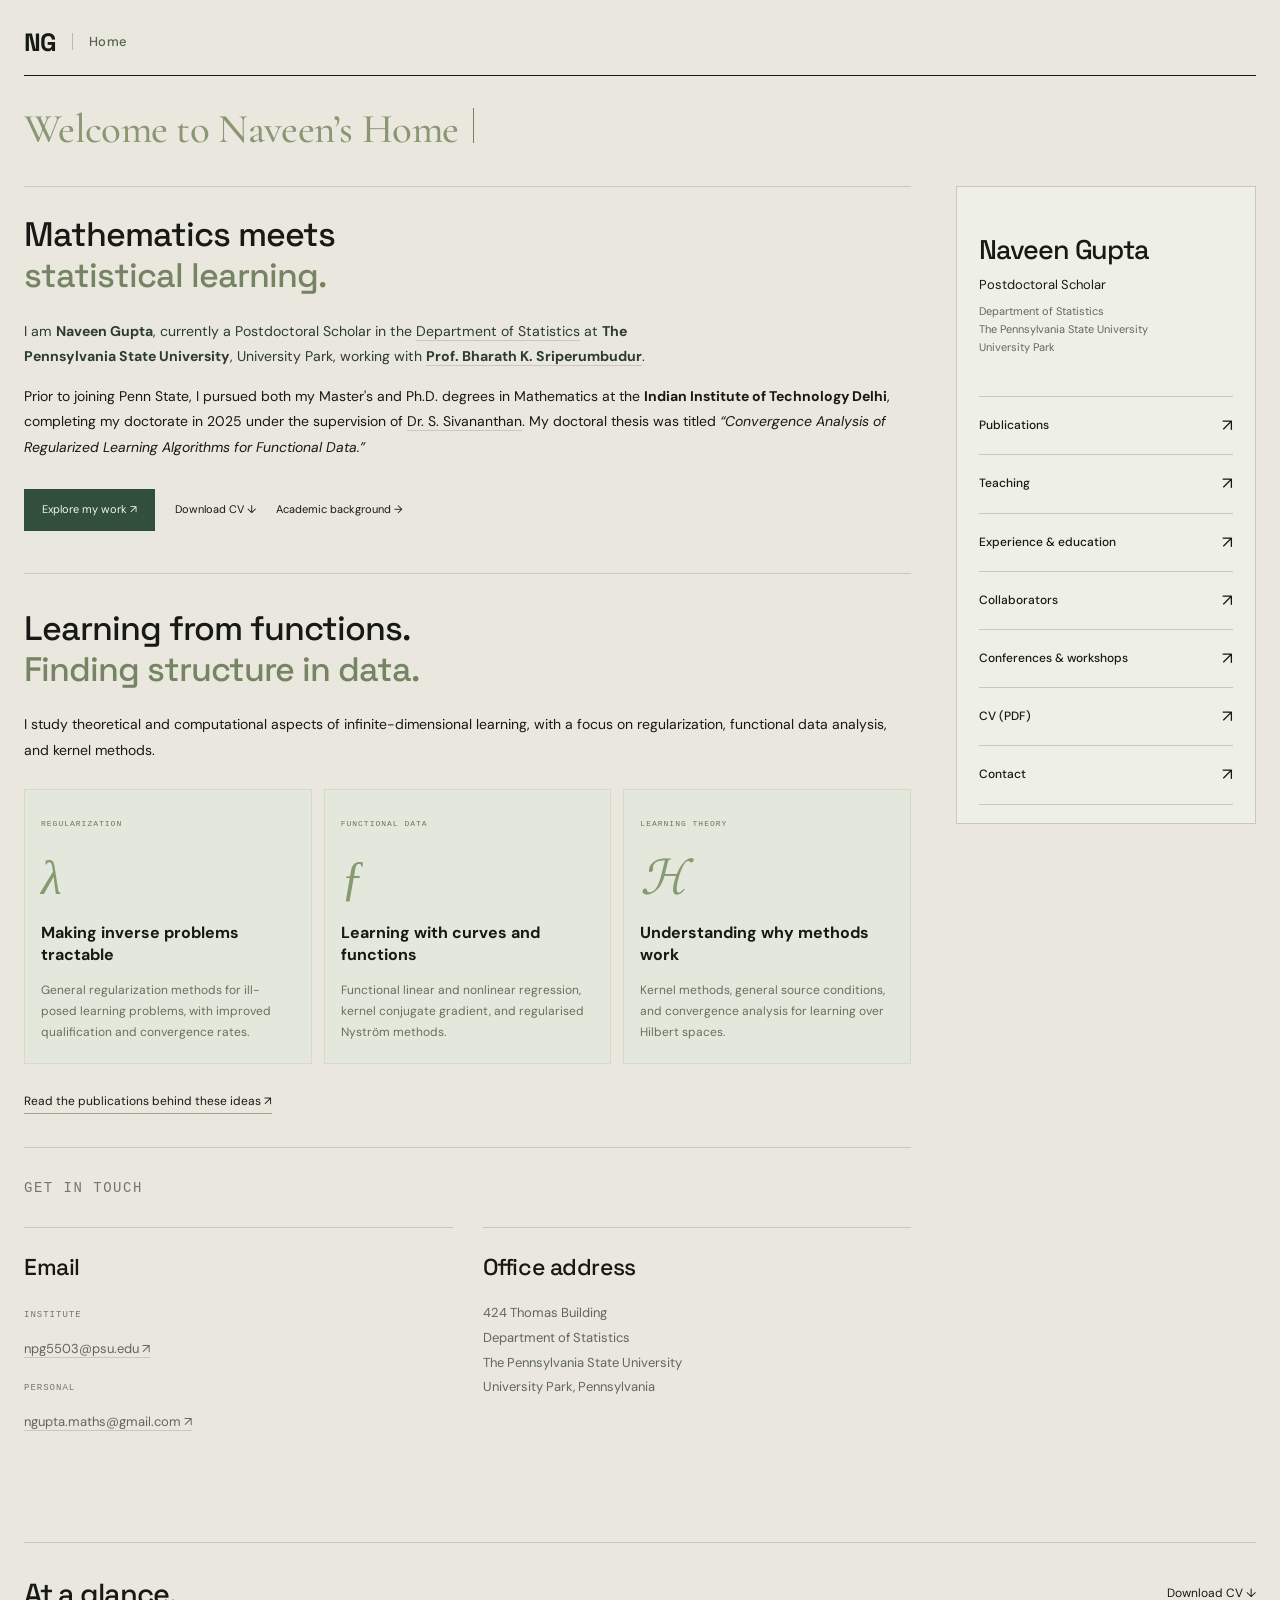
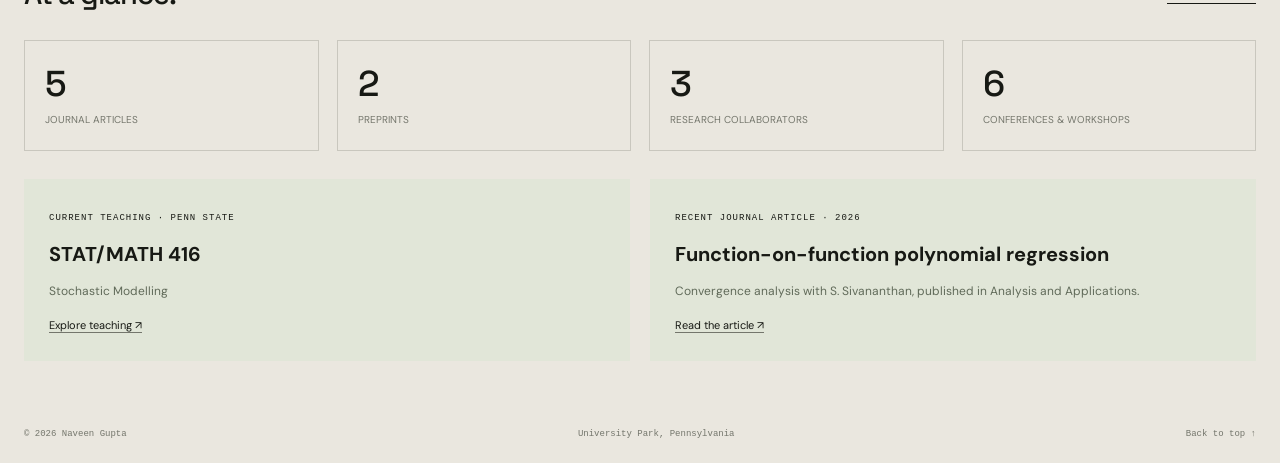
==== commit 122d52e3: "Remove four homepage labels and sidebar tagline" ====
--- a/index.html
+++ b/index.html
@@ -1,4 +1,4 @@
 <!doctype html>
-<html lang="en"><head><meta charset="utf-8"><meta name="viewport" content="width=device-width,initial-scale=1"><meta name="description" content="Naveen Gupta is a Postdoctoral Scholar in Statistics at Penn State, working with Prof. Bharath K. Sriperumbudur. Mathematics Ph.D., IIT Delhi (IITD), 2025. Research in learning theory and functional data analysis."><title>Naveen Gupta | Mathematics &amp; Statistics | Penn State</title><link rel="stylesheet" href="style.css?v=16"><style>.home-section>.bio-lead{max-width:none;font-size:16px;line-height:1.8;text-wrap:balance}@media(min-width:1000px){.home-section>.bio-lead{font-size:clamp(14px,1.1vw,17px)}}@media(max-width:650px){.home-section>.bio-lead{text-wrap:wrap;font-size:16px}.bio-lead a[href="https://bharathsv.github.io/"]{white-space:normal!important}}</style><link rel="canonical" href="https://naveenguptamaths.github.io/naveen_gupta.maths/"><meta name="author" content="Naveen Gupta"><link rel="sitemap" type="application/xml" href="https://naveenguptamaths.github.io/naveen_gupta.maths/sitemap.xml"><meta property="og:type" content="profile"><meta property="og:title" content="Naveen Gupta | Mathematics &amp; Statistics | Penn State"><meta property="og:description" content="Naveen Gupta is a Postdoctoral Scholar in Statistics at Penn State, working with Prof. Bharath K. Sriperumbudur. Mathematics Ph.D., IIT Delhi (IITD), 2025. Research in learning theory and functional data analysis."><meta property="og:url" content="https://naveenguptamaths.github.io/naveen_gupta.maths/"><script type="application/ld+json">{"@context":"https://schema.org","@type":"ProfilePage","@id":"https://naveenguptamaths.github.io/naveen_gupta.maths/#profile-page","url":"https://naveenguptamaths.github.io/naveen_gupta.maths/","name":"Naveen Gupta — Mathematics and Statistics","mainEntity":{"@type":"Person","@id":"https://naveenguptamaths.github.io/naveen_gupta.maths/#naveen-gupta","name":"Naveen Gupta","url":"https://naveenguptamaths.github.io/naveen_gupta.maths/","jobTitle":"Postdoctoral Scholar","worksFor":{"@type":"CollegeOrUniversity","name":"The Pennsylvania State University","url":"https://www.psu.edu/"},"alumniOf":{"@type":"CollegeOrUniversity","name":"Indian Institute of Technology Delhi","alternateName":["IIT Delhi","IITD"],"url":"https://home.iitd.ac.in/"},"knowsAbout":["Mathematics","Statistics","Learning theory","Functional data analysis","Regularization"],"sameAs":["https://scholar.google.com/citations?user=umA7HJsAAAAJ","https://orcid.org/0009-0002-0940-5568","https://www.linkedin.com/in/dr-naveen-gupta-591a24230/"]}}</script></head><body><a class="skip" href="#profile">Skip to profile</a><header><a class="brand" href="index.html" aria-label="NG — Home">NG<span class="brand-home">Home</span></a><nav class="header-links" aria-label="Main navigation"><a href="publications.html">Publications</a><a href="teaching.html">Teaching</a><a href="experience.html">Experience</a><a href="collaborators.html">Collaborators</a><a href="conferences.html">Conferences</a><a href="Curriculum_Vitae.pdf" target="_blank" rel="noopener">CV ↗</a><a href="contact.html">Contact</a></nav></header><main><div class="greeting typewriter-greeting"><h1><span class="screen-reader-only">Welcome to Naveen’s Home page</span><span id="typed-greeting" aria-hidden="true">Welcome to Naveen’s Home page</span><span class="typing-cursor" aria-hidden="true"></span></h1></div><div class="workspace academic-home"><div class="home-content"><section id="about" class="home-section"><p class="page-kicker">ABOUT</p><h2>Mathematics meets<br><em>statistical learning.</em></h2><p class="bio-lead">I am <strong>Naveen Gupta</strong>, currently a Postdoctoral Scholar in the <a href="https://science.psu.edu/stat" target="_blank" rel="noopener">Department of Statistics</a> at <strong>The Pennsylvania State University</strong>, University Park, working with <a href="https://bharathsv.github.io/" target="_blank" rel="noopener" style="white-space:nowrap"><strong>Prof. Bharath K. Sriperumbudur</strong></a>.</p><p>Prior to joining Penn State, I pursued both my Master's and Ph.D. degrees in Mathematics at the <strong>Indian Institute of Technology Delhi</strong>, completing my doctorate in 2025 under the supervision of <a href="https://web.iitd.ac.in/~siva/" target="_blank" rel="noopener">Dr. S. Sivananthan</a>. My doctoral thesis was titled <em>“Convergence Analysis of Regularized Learning Algorithms for Functional Data.”</em></p><div class="intro-actions"><a class="primary-link" href="publications.html">Explore my work ↗</a><a href="Curriculum_Vitae.pdf" download>Download CV ↓</a><a href="experience.html">Academic background →</a></div></section><section id="research" class="home-section"><p class="page-kicker">RESEARCH / QUESTIONS &amp; METHODS</p><h2>Learning from functions.<br><em>Finding structure in data.</em></h2><p>I study theoretical and computational aspects of infinite-dimensional learning, with a focus on regularization, functional data analysis, and kernel methods.</p><div class="research-cards"><article><span class="research-number">REGULARIZATION</span><div class="math-mark" aria-hidden="true">λ</div><h3>Making inverse problems tractable</h3><p>General regularization methods for ill-posed learning problems, with improved qualification and convergence rates.</p></article><article><span class="research-number">FUNCTIONAL DATA</span><div class="math-mark" aria-hidden="true">ƒ</div><h3>Learning with curves and functions</h3><p>Functional linear and nonlinear regression, kernel conjugate gradient, and regularised Nyström methods.</p></article><article><span class="research-number">LEARNING THEORY</span><div class="math-mark" aria-hidden="true">ℋ</div><h3>Understanding why methods work</h3><p>Kernel methods, general source conditions, and convergence analysis for learning over Hilbert spaces.</p></article></div><a class="research-more" href="publications.html">Read the publications behind these ideas ↗</a></section><section id="home-contact" class="home-section"><p class="page-kicker">GET IN TOUCH</p><div class="contact-grid"><section><h2>Email</h2><small>INSTITUTE</small><p><a href="mailto:npg5503@psu.edu">npg5503@psu.edu ↗</a></p><small>PERSONAL</small><p><a href="mailto:ngupta.maths@gmail.com">ngupta.maths@gmail.com ↗</a></p></section><section><h2>Office address</h2><p>424 Thomas Building<br>Department of Statistics<br>The Pennsylvania State University<br>University Park, Pennsylvania</p></section></div></section></div><aside id="profile"><div class="identity"><span class="status"><i></i> ACADEMIC PROFILE</span><h2>Naveen Gupta</h2><p class="position">Postdoctoral Scholar</p><p>Department of Statistics<br>The Pennsylvania State University<br>University Park</p></div><nav class="section-links" aria-label="Academic sections"><a href="publications.html">Publications <span>↗</span></a><a href="teaching.html">Teaching <span>↗</span></a><a href="experience.html">Experience & education <span>↗</span></a><a href="collaborators.html">Collaborators <span>↗</span></a><a href="conferences.html">Conferences &amp; workshops <span>↗</span></a><a href="Curriculum_Vitae.pdf" target="_blank" rel="noopener">CV (PDF) <span>↗</span></a><a href="contact.html">Contact <span>↗</span></a></nav><div class="panel-foot">Curiosity is the starting point. <span>↗</span></div></aside></div><section class="overview"><div class="overview-title"><h2>At a glance.</h2><a href="Curriculum_Vitae.pdf" download>Download CV ↓</a></div><div class="academic-stats"><a href="publications.html"><strong>5</strong><span>JOURNAL ARTICLES</span></a><a href="publications.html?type=preprint"><strong>2</strong><span>PREPRINTS</span></a><a href="collaborators.html"><strong>3</strong><span>RESEARCH COLLABORATORS</span></a><a href="conferences.html"><strong>6</strong><span>CONFERENCES & WORKSHOPS</span></a></div><div class="home-highlights"><article class="highlight"><small>CURRENT TEACHING · PENN STATE</small><h3>STAT/MATH 416</h3><p>Stochastic Modelling</p><a href="teaching.html">Explore teaching ↗</a></article><article class="highlight"><small>RECENT JOURNAL ARTICLE · 2026</small><h3>Function-on-function polynomial regression</h3><p>Convergence analysis with S. Sivananthan, published in Analysis and Applications.</p><a href="https://doi.org/10.1142/S0219530526500727" target="_blank" rel="noopener">Read the article ↗</a></article></div></section></main><footer><span>© <span id="year">2026</span> Naveen Gupta</span><span>University Park, Pennsylvania</span><a href="#">Back to top ↑</a></footer><script>
+<html lang="en"><head><meta charset="utf-8"><meta name="viewport" content="width=device-width,initial-scale=1"><meta name="description" content="Naveen Gupta is a Postdoctoral Scholar in Statistics at Penn State, working with Prof. Bharath K. Sriperumbudur. Mathematics Ph.D., IIT Delhi (IITD), 2025. Research in learning theory and functional data analysis."><title>Naveen Gupta | Mathematics &amp; Statistics | Penn State</title><link rel="stylesheet" href="style.css?v=16"><style>.home-section>.bio-lead{max-width:none;font-size:16px;line-height:1.8;text-wrap:balance}@media(min-width:1000px){.home-section>.bio-lead{font-size:clamp(14px,1.1vw,17px)}}@media(max-width:650px){.home-section>.bio-lead{text-wrap:wrap;font-size:16px}.bio-lead a[href="https://bharathsv.github.io/"]{white-space:normal!important}}</style><link rel="canonical" href="https://naveenguptamaths.github.io/naveen_gupta.maths/"><meta name="author" content="Naveen Gupta"><link rel="sitemap" type="application/xml" href="https://naveenguptamaths.github.io/naveen_gupta.maths/sitemap.xml"><meta property="og:type" content="profile"><meta property="og:title" content="Naveen Gupta | Mathematics &amp; Statistics | Penn State"><meta property="og:description" content="Naveen Gupta is a Postdoctoral Scholar in Statistics at Penn State, working with Prof. Bharath K. Sriperumbudur. Mathematics Ph.D., IIT Delhi (IITD), 2025. Research in learning theory and functional data analysis."><meta property="og:url" content="https://naveenguptamaths.github.io/naveen_gupta.maths/"><script type="application/ld+json">{"@context":"https://schema.org","@type":"ProfilePage","@id":"https://naveenguptamaths.github.io/naveen_gupta.maths/#profile-page","url":"https://naveenguptamaths.github.io/naveen_gupta.maths/","name":"Naveen Gupta — Mathematics and Statistics","mainEntity":{"@type":"Person","@id":"https://naveenguptamaths.github.io/naveen_gupta.maths/#naveen-gupta","name":"Naveen Gupta","url":"https://naveenguptamaths.github.io/naveen_gupta.maths/","jobTitle":"Postdoctoral Scholar","worksFor":{"@type":"CollegeOrUniversity","name":"The Pennsylvania State University","url":"https://www.psu.edu/"},"alumniOf":{"@type":"CollegeOrUniversity","name":"Indian Institute of Technology Delhi","alternateName":["IIT Delhi","IITD"],"url":"https://home.iitd.ac.in/"},"knowsAbout":["Mathematics","Statistics","Learning theory","Functional data analysis","Regularization"],"sameAs":["https://scholar.google.com/citations?user=umA7HJsAAAAJ","https://orcid.org/0009-0002-0940-5568","https://www.linkedin.com/in/dr-naveen-gupta-591a24230/"]}}</script></head><body><a class="skip" href="#profile">Skip to profile</a><header><a class="brand" href="index.html" aria-label="NG — Home">NG<span class="brand-home">Home</span></a><nav class="header-links" aria-label="Main navigation"><a href="publications.html">Publications</a><a href="teaching.html">Teaching</a><a href="experience.html">Experience</a><a href="collaborators.html">Collaborators</a><a href="conferences.html">Conferences</a><a href="Curriculum_Vitae.pdf" target="_blank" rel="noopener">CV ↗</a><a href="contact.html">Contact</a></nav></header><main><div class="greeting typewriter-greeting"><h1><span class="screen-reader-only">Welcome to Naveen’s Home page</span><span id="typed-greeting" aria-hidden="true">Welcome to Naveen’s Home page</span><span class="typing-cursor" aria-hidden="true"></span></h1></div><div class="workspace academic-home"><div class="home-content"><section id="about" class="home-section"><h2>Mathematics meets<br><em>statistical learning.</em></h2><p class="bio-lead">I am <strong>Naveen Gupta</strong>, currently a Postdoctoral Scholar in the <a href="https://science.psu.edu/stat" target="_blank" rel="noopener">Department of Statistics</a> at <strong>The Pennsylvania State University</strong>, University Park, working with <a href="https://bharathsv.github.io/" target="_blank" rel="noopener" style="white-space:nowrap"><strong>Prof. Bharath K. Sriperumbudur</strong></a>.</p><p>Prior to joining Penn State, I pursued both my Master's and Ph.D. degrees in Mathematics at the <strong>Indian Institute of Technology Delhi</strong>, completing my doctorate in 2025 under the supervision of <a href="https://web.iitd.ac.in/~siva/" target="_blank" rel="noopener">Dr. S. Sivananthan</a>. My doctoral thesis was titled <em>“Convergence Analysis of Regularized Learning Algorithms for Functional Data.”</em></p><div class="intro-actions"><a class="primary-link" href="publications.html">Explore my work ↗</a><a href="Curriculum_Vitae.pdf" download>Download CV ↓</a><a href="experience.html">Academic background →</a></div></section><section id="research" class="home-section"><h2>Learning from functions.<br><em>Finding structure in data.</em></h2><p>I study theoretical and computational aspects of infinite-dimensional learning, with a focus on regularization, functional data analysis, and kernel methods.</p><div class="research-cards"><article><span class="research-number">REGULARIZATION</span><div class="math-mark" aria-hidden="true">λ</div><h3>Making inverse problems tractable</h3><p>General regularization methods for ill-posed learning problems, with improved qualification and convergence rates.</p></article><article><span class="research-number">FUNCTIONAL DATA</span><div class="math-mark" aria-hidden="true">ƒ</div><h3>Learning with curves and functions</h3><p>Functional linear and nonlinear regression, kernel conjugate gradient, and regularised Nyström methods.</p></article><article><span class="research-number">LEARNING THEORY</span><div class="math-mark" aria-hidden="true">ℋ</div><h3>Understanding why methods work</h3><p>Kernel methods, general source conditions, and convergence analysis for learning over Hilbert spaces.</p></article></div><a class="research-more" href="publications.html">Read the publications behind these ideas ↗</a></section><section id="home-contact" class="home-section"><p class="page-kicker">GET IN TOUCH</p><div class="contact-grid"><section><h2>Email</h2><small>INSTITUTE</small><p><a href="mailto:npg5503@psu.edu">npg5503@psu.edu ↗</a></p><small>PERSONAL</small><p><a href="mailto:ngupta.maths@gmail.com">ngupta.maths@gmail.com ↗</a></p></section><section><h2>Office address</h2><p>424 Thomas Building<br>Department of Statistics<br>The Pennsylvania State University<br>University Park, Pennsylvania</p></section></div></section></div><aside id="profile"><div class="identity"><h2>Naveen Gupta</h2><p class="position">Postdoctoral Scholar</p><p>Department of Statistics<br>The Pennsylvania State University<br>University Park</p></div><nav class="section-links" aria-label="Academic sections"><a href="publications.html">Publications <span>↗</span></a><a href="teaching.html">Teaching <span>↗</span></a><a href="experience.html">Experience & education <span>↗</span></a><a href="collaborators.html">Collaborators <span>↗</span></a><a href="conferences.html">Conferences &amp; workshops <span>↗</span></a><a href="Curriculum_Vitae.pdf" target="_blank" rel="noopener">CV (PDF) <span>↗</span></a><a href="contact.html">Contact <span>↗</span></a></nav></aside></div><section class="overview"><div class="overview-title"><h2>At a glance.</h2><a href="Curriculum_Vitae.pdf" download>Download CV ↓</a></div><div class="academic-stats"><a href="publications.html"><strong>5</strong><span>JOURNAL ARTICLES</span></a><a href="publications.html?type=preprint"><strong>2</strong><span>PREPRINTS</span></a><a href="collaborators.html"><strong>3</strong><span>RESEARCH COLLABORATORS</span></a><a href="conferences.html"><strong>6</strong><span>CONFERENCES & WORKSHOPS</span></a></div><div class="home-highlights"><article class="highlight"><small>CURRENT TEACHING · PENN STATE</small><h3>STAT/MATH 416</h3><p>Stochastic Modelling</p><a href="teaching.html">Explore teaching ↗</a></article><article class="highlight"><small>RECENT JOURNAL ARTICLE · 2026</small><h3>Function-on-function polynomial regression</h3><p>Convergence analysis with S. Sivananthan, published in Analysis and Applications.</p><a href="https://doi.org/10.1142/S0219530526500727" target="_blank" rel="noopener">Read the article ↗</a></article></div></section></main><footer><span>© <span id="year">2026</span> Naveen Gupta</span><span>University Park, Pennsylvania</span><a href="#">Back to top ↑</a></footer><script>
 (()=>{const target=document.querySelector('#typed-greeting');if(!target)return;const message="Welcome to Naveen’s Home page";const preference=matchMedia('(prefers-reduced-motion: reduce)');let timer,index=0;function type(){if(preference.matches){target.textContent=message;return}target.textContent=message.slice(0,index);if(index<message.length){index++;timer=setTimeout(type,85)}else{timer=setTimeout(()=>{index=0;type()},2400)}}function restart(){clearTimeout(timer);index=0;type()}preference.addEventListener('change',restart);restart()})();
 </script></body></html>
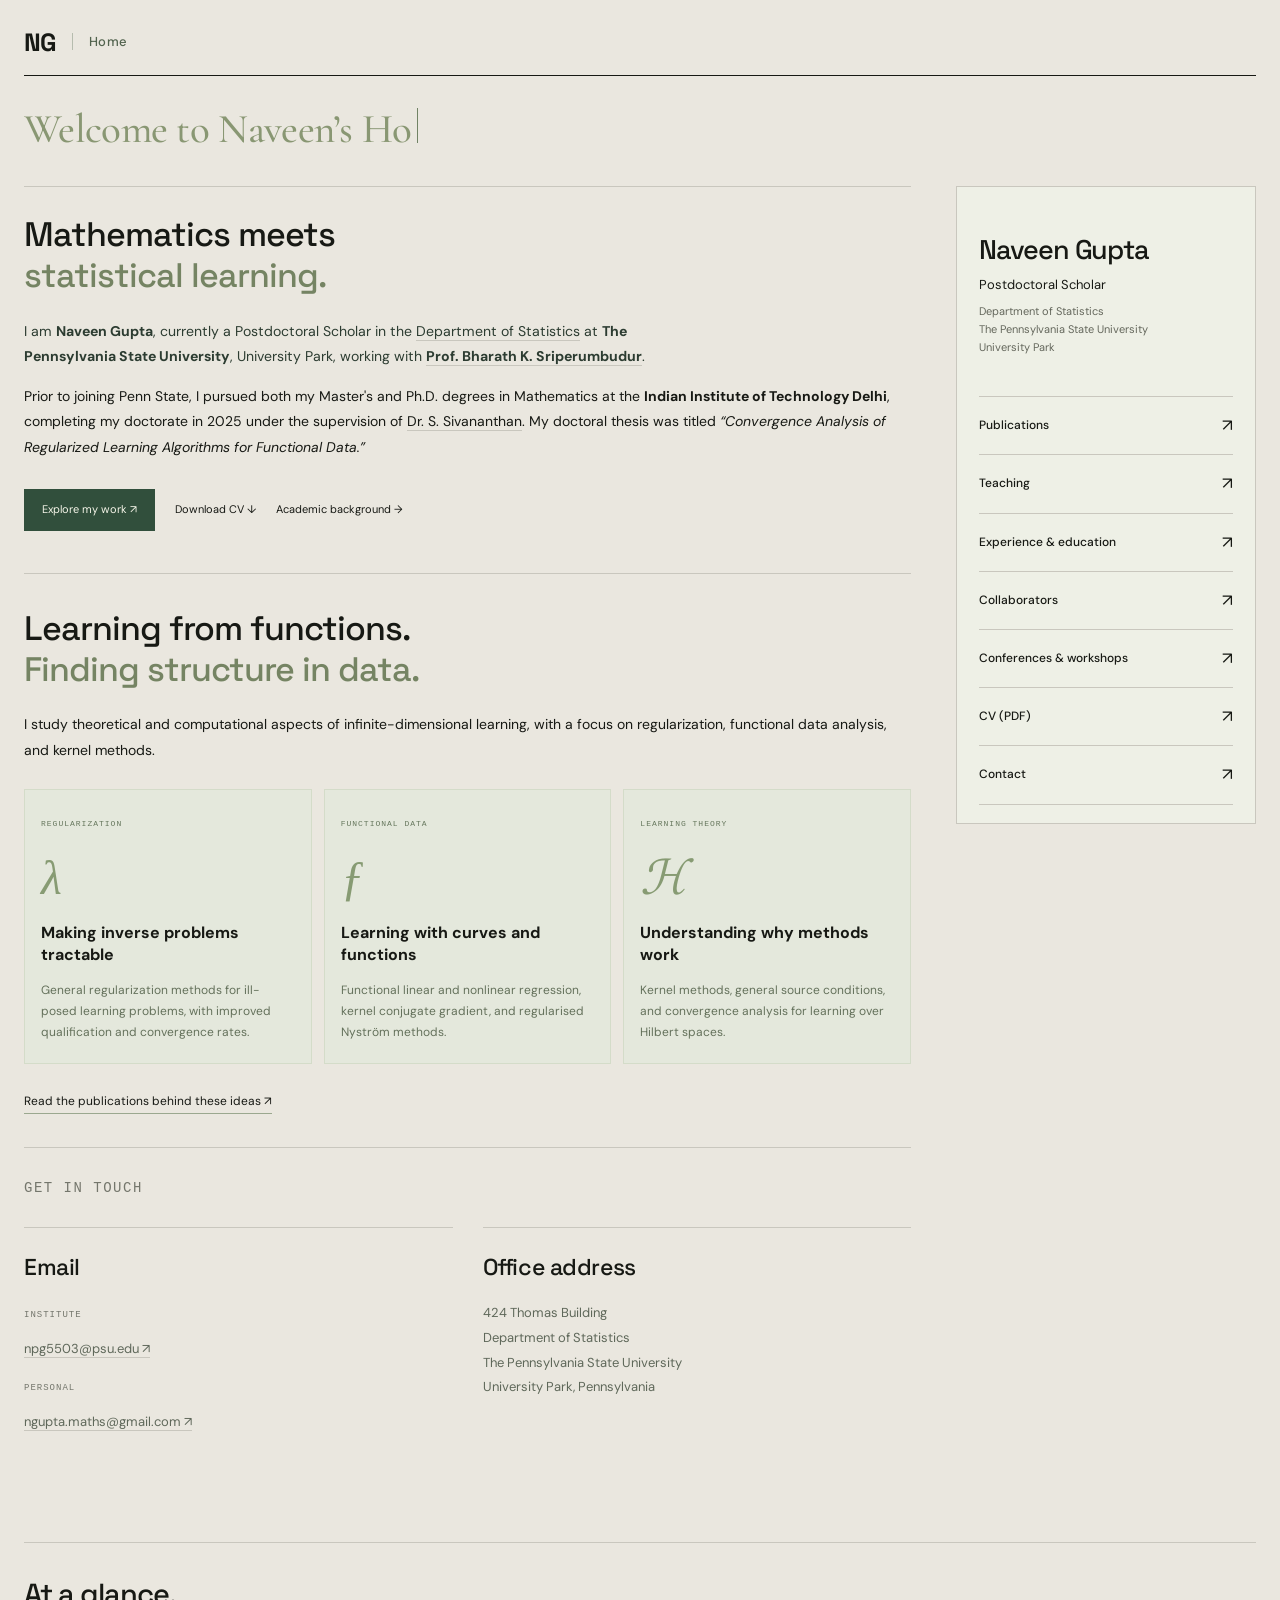
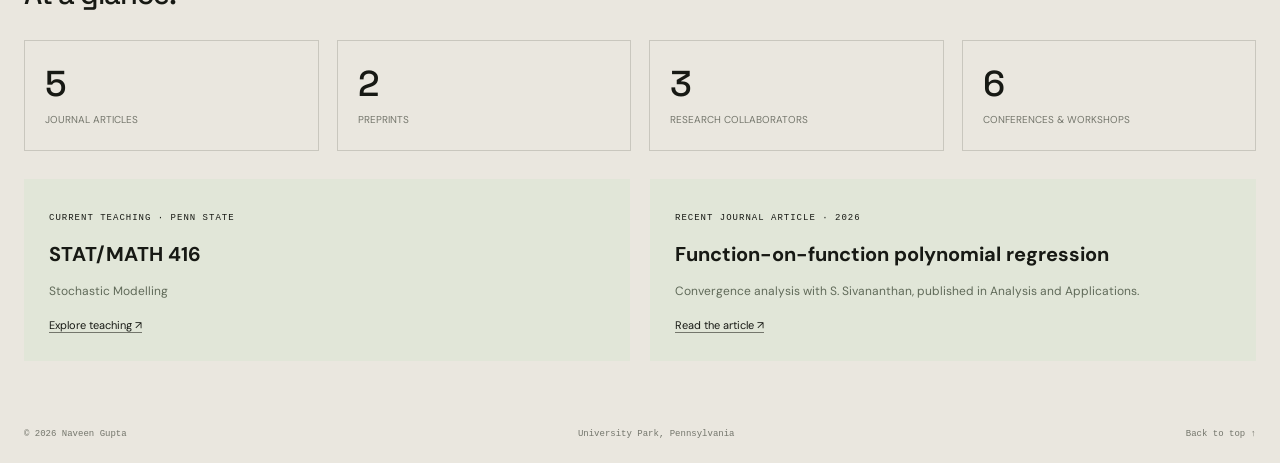
==== commit 0b5efff0: "Remove Download CV link from At a glance" ====
--- a/index.html
+++ b/index.html
@@ -1,4 +1,4 @@
 <!doctype html>
-<html lang="en"><head><meta charset="utf-8"><meta name="viewport" content="width=device-width,initial-scale=1"><meta name="description" content="Naveen Gupta is a Postdoctoral Scholar in Statistics at Penn State, working with Prof. Bharath K. Sriperumbudur. Mathematics Ph.D., IIT Delhi (IITD), 2025. Research in learning theory and functional data analysis."><title>Naveen Gupta | Mathematics &amp; Statistics | Penn State</title><link rel="stylesheet" href="style.css?v=16"><style>.home-section>.bio-lead{max-width:none;font-size:16px;line-height:1.8;text-wrap:balance}@media(min-width:1000px){.home-section>.bio-lead{font-size:clamp(14px,1.1vw,17px)}}@media(max-width:650px){.home-section>.bio-lead{text-wrap:wrap;font-size:16px}.bio-lead a[href="https://bharathsv.github.io/"]{white-space:normal!important}}</style><link rel="canonical" href="https://naveenguptamaths.github.io/naveen_gupta.maths/"><meta name="author" content="Naveen Gupta"><link rel="sitemap" type="application/xml" href="https://naveenguptamaths.github.io/naveen_gupta.maths/sitemap.xml"><meta property="og:type" content="profile"><meta property="og:title" content="Naveen Gupta | Mathematics &amp; Statistics | Penn State"><meta property="og:description" content="Naveen Gupta is a Postdoctoral Scholar in Statistics at Penn State, working with Prof. Bharath K. Sriperumbudur. Mathematics Ph.D., IIT Delhi (IITD), 2025. Research in learning theory and functional data analysis."><meta property="og:url" content="https://naveenguptamaths.github.io/naveen_gupta.maths/"><script type="application/ld+json">{"@context":"https://schema.org","@type":"ProfilePage","@id":"https://naveenguptamaths.github.io/naveen_gupta.maths/#profile-page","url":"https://naveenguptamaths.github.io/naveen_gupta.maths/","name":"Naveen Gupta — Mathematics and Statistics","mainEntity":{"@type":"Person","@id":"https://naveenguptamaths.github.io/naveen_gupta.maths/#naveen-gupta","name":"Naveen Gupta","url":"https://naveenguptamaths.github.io/naveen_gupta.maths/","jobTitle":"Postdoctoral Scholar","worksFor":{"@type":"CollegeOrUniversity","name":"The Pennsylvania State University","url":"https://www.psu.edu/"},"alumniOf":{"@type":"CollegeOrUniversity","name":"Indian Institute of Technology Delhi","alternateName":["IIT Delhi","IITD"],"url":"https://home.iitd.ac.in/"},"knowsAbout":["Mathematics","Statistics","Learning theory","Functional data analysis","Regularization"],"sameAs":["https://scholar.google.com/citations?user=umA7HJsAAAAJ","https://orcid.org/0009-0002-0940-5568","https://www.linkedin.com/in/dr-naveen-gupta-591a24230/"]}}</script></head><body><a class="skip" href="#profile">Skip to profile</a><header><a class="brand" href="index.html" aria-label="NG — Home">NG<span class="brand-home">Home</span></a><nav class="header-links" aria-label="Main navigation"><a href="publications.html">Publications</a><a href="teaching.html">Teaching</a><a href="experience.html">Experience</a><a href="collaborators.html">Collaborators</a><a href="conferences.html">Conferences</a><a href="Curriculum_Vitae.pdf" target="_blank" rel="noopener">CV ↗</a><a href="contact.html">Contact</a></nav></header><main><div class="greeting typewriter-greeting"><h1><span class="screen-reader-only">Welcome to Naveen’s Home page</span><span id="typed-greeting" aria-hidden="true">Welcome to Naveen’s Home page</span><span class="typing-cursor" aria-hidden="true"></span></h1></div><div class="workspace academic-home"><div class="home-content"><section id="about" class="home-section"><h2>Mathematics meets<br><em>statistical learning.</em></h2><p class="bio-lead">I am <strong>Naveen Gupta</strong>, currently a Postdoctoral Scholar in the <a href="https://science.psu.edu/stat" target="_blank" rel="noopener">Department of Statistics</a> at <strong>The Pennsylvania State University</strong>, University Park, working with <a href="https://bharathsv.github.io/" target="_blank" rel="noopener" style="white-space:nowrap"><strong>Prof. Bharath K. Sriperumbudur</strong></a>.</p><p>Prior to joining Penn State, I pursued both my Master's and Ph.D. degrees in Mathematics at the <strong>Indian Institute of Technology Delhi</strong>, completing my doctorate in 2025 under the supervision of <a href="https://web.iitd.ac.in/~siva/" target="_blank" rel="noopener">Dr. S. Sivananthan</a>. My doctoral thesis was titled <em>“Convergence Analysis of Regularized Learning Algorithms for Functional Data.”</em></p><div class="intro-actions"><a class="primary-link" href="publications.html">Explore my work ↗</a><a href="Curriculum_Vitae.pdf" download>Download CV ↓</a><a href="experience.html">Academic background →</a></div></section><section id="research" class="home-section"><h2>Learning from functions.<br><em>Finding structure in data.</em></h2><p>I study theoretical and computational aspects of infinite-dimensional learning, with a focus on regularization, functional data analysis, and kernel methods.</p><div class="research-cards"><article><span class="research-number">REGULARIZATION</span><div class="math-mark" aria-hidden="true">λ</div><h3>Making inverse problems tractable</h3><p>General regularization methods for ill-posed learning problems, with improved qualification and convergence rates.</p></article><article><span class="research-number">FUNCTIONAL DATA</span><div class="math-mark" aria-hidden="true">ƒ</div><h3>Learning with curves and functions</h3><p>Functional linear and nonlinear regression, kernel conjugate gradient, and regularised Nyström methods.</p></article><article><span class="research-number">LEARNING THEORY</span><div class="math-mark" aria-hidden="true">ℋ</div><h3>Understanding why methods work</h3><p>Kernel methods, general source conditions, and convergence analysis for learning over Hilbert spaces.</p></article></div><a class="research-more" href="publications.html">Read the publications behind these ideas ↗</a></section><section id="home-contact" class="home-section"><p class="page-kicker">GET IN TOUCH</p><div class="contact-grid"><section><h2>Email</h2><small>INSTITUTE</small><p><a href="mailto:npg5503@psu.edu">npg5503@psu.edu ↗</a></p><small>PERSONAL</small><p><a href="mailto:ngupta.maths@gmail.com">ngupta.maths@gmail.com ↗</a></p></section><section><h2>Office address</h2><p>424 Thomas Building<br>Department of Statistics<br>The Pennsylvania State University<br>University Park, Pennsylvania</p></section></div></section></div><aside id="profile"><div class="identity"><h2>Naveen Gupta</h2><p class="position">Postdoctoral Scholar</p><p>Department of Statistics<br>The Pennsylvania State University<br>University Park</p></div><nav class="section-links" aria-label="Academic sections"><a href="publications.html">Publications <span>↗</span></a><a href="teaching.html">Teaching <span>↗</span></a><a href="experience.html">Experience & education <span>↗</span></a><a href="collaborators.html">Collaborators <span>↗</span></a><a href="conferences.html">Conferences &amp; workshops <span>↗</span></a><a href="Curriculum_Vitae.pdf" target="_blank" rel="noopener">CV (PDF) <span>↗</span></a><a href="contact.html">Contact <span>↗</span></a></nav></aside></div><section class="overview"><div class="overview-title"><h2>At a glance.</h2><a href="Curriculum_Vitae.pdf" download>Download CV ↓</a></div><div class="academic-stats"><a href="publications.html"><strong>5</strong><span>JOURNAL ARTICLES</span></a><a href="publications.html?type=preprint"><strong>2</strong><span>PREPRINTS</span></a><a href="collaborators.html"><strong>3</strong><span>RESEARCH COLLABORATORS</span></a><a href="conferences.html"><strong>6</strong><span>CONFERENCES & WORKSHOPS</span></a></div><div class="home-highlights"><article class="highlight"><small>CURRENT TEACHING · PENN STATE</small><h3>STAT/MATH 416</h3><p>Stochastic Modelling</p><a href="teaching.html">Explore teaching ↗</a></article><article class="highlight"><small>RECENT JOURNAL ARTICLE · 2026</small><h3>Function-on-function polynomial regression</h3><p>Convergence analysis with S. Sivananthan, published in Analysis and Applications.</p><a href="https://doi.org/10.1142/S0219530526500727" target="_blank" rel="noopener">Read the article ↗</a></article></div></section></main><footer><span>© <span id="year">2026</span> Naveen Gupta</span><span>University Park, Pennsylvania</span><a href="#">Back to top ↑</a></footer><script>
+<html lang="en"><head><meta charset="utf-8"><meta name="viewport" content="width=device-width,initial-scale=1"><meta name="description" content="Naveen Gupta is a Postdoctoral Scholar in Statistics at Penn State, working with Prof. Bharath K. Sriperumbudur. Mathematics Ph.D., IIT Delhi (IITD), 2025. Research in learning theory and functional data analysis."><title>Naveen Gupta | Mathematics &amp; Statistics | Penn State</title><link rel="stylesheet" href="style.css?v=16"><style>.home-section>.bio-lead{max-width:none;font-size:16px;line-height:1.8;text-wrap:balance}@media(min-width:1000px){.home-section>.bio-lead{font-size:clamp(14px,1.1vw,17px)}}@media(max-width:650px){.home-section>.bio-lead{text-wrap:wrap;font-size:16px}.bio-lead a[href="https://bharathsv.github.io/"]{white-space:normal!important}}</style><link rel="canonical" href="https://naveenguptamaths.github.io/naveen_gupta.maths/"><meta name="author" content="Naveen Gupta"><link rel="sitemap" type="application/xml" href="https://naveenguptamaths.github.io/naveen_gupta.maths/sitemap.xml"><meta property="og:type" content="profile"><meta property="og:title" content="Naveen Gupta | Mathematics &amp; Statistics | Penn State"><meta property="og:description" content="Naveen Gupta is a Postdoctoral Scholar in Statistics at Penn State, working with Prof. Bharath K. Sriperumbudur. Mathematics Ph.D., IIT Delhi (IITD), 2025. Research in learning theory and functional data analysis."><meta property="og:url" content="https://naveenguptamaths.github.io/naveen_gupta.maths/"><script type="application/ld+json">{"@context":"https://schema.org","@type":"ProfilePage","@id":"https://naveenguptamaths.github.io/naveen_gupta.maths/#profile-page","url":"https://naveenguptamaths.github.io/naveen_gupta.maths/","name":"Naveen Gupta — Mathematics and Statistics","mainEntity":{"@type":"Person","@id":"https://naveenguptamaths.github.io/naveen_gupta.maths/#naveen-gupta","name":"Naveen Gupta","url":"https://naveenguptamaths.github.io/naveen_gupta.maths/","jobTitle":"Postdoctoral Scholar","worksFor":{"@type":"CollegeOrUniversity","name":"The Pennsylvania State University","url":"https://www.psu.edu/"},"alumniOf":{"@type":"CollegeOrUniversity","name":"Indian Institute of Technology Delhi","alternateName":["IIT Delhi","IITD"],"url":"https://home.iitd.ac.in/"},"knowsAbout":["Mathematics","Statistics","Learning theory","Functional data analysis","Regularization"],"sameAs":["https://scholar.google.com/citations?user=umA7HJsAAAAJ","https://orcid.org/0009-0002-0940-5568","https://www.linkedin.com/in/dr-naveen-gupta-591a24230/"]}}</script></head><body><a class="skip" href="#profile">Skip to profile</a><header><a class="brand" href="index.html" aria-label="NG — Home">NG<span class="brand-home">Home</span></a><nav class="header-links" aria-label="Main navigation"><a href="publications.html">Publications</a><a href="teaching.html">Teaching</a><a href="experience.html">Experience</a><a href="collaborators.html">Collaborators</a><a href="conferences.html">Conferences</a><a href="Curriculum_Vitae.pdf" target="_blank" rel="noopener">CV ↗</a><a href="contact.html">Contact</a></nav></header><main><div class="greeting typewriter-greeting"><h1><span class="screen-reader-only">Welcome to Naveen’s Home page</span><span id="typed-greeting" aria-hidden="true">Welcome to Naveen’s Home page</span><span class="typing-cursor" aria-hidden="true"></span></h1></div><div class="workspace academic-home"><div class="home-content"><section id="about" class="home-section"><h2>Mathematics meets<br><em>statistical learning.</em></h2><p class="bio-lead">I am <strong>Naveen Gupta</strong>, currently a Postdoctoral Scholar in the <a href="https://science.psu.edu/stat" target="_blank" rel="noopener">Department of Statistics</a> at <strong>The Pennsylvania State University</strong>, University Park, working with <a href="https://bharathsv.github.io/" target="_blank" rel="noopener" style="white-space:nowrap"><strong>Prof. Bharath K. Sriperumbudur</strong></a>.</p><p>Prior to joining Penn State, I pursued both my Master's and Ph.D. degrees in Mathematics at the <strong>Indian Institute of Technology Delhi</strong>, completing my doctorate in 2025 under the supervision of <a href="https://web.iitd.ac.in/~siva/" target="_blank" rel="noopener">Dr. S. Sivananthan</a>. My doctoral thesis was titled <em>“Convergence Analysis of Regularized Learning Algorithms for Functional Data.”</em></p><div class="intro-actions"><a class="primary-link" href="publications.html">Explore my work ↗</a><a href="Curriculum_Vitae.pdf" download>Download CV ↓</a><a href="experience.html">Academic background →</a></div></section><section id="research" class="home-section"><h2>Learning from functions.<br><em>Finding structure in data.</em></h2><p>I study theoretical and computational aspects of infinite-dimensional learning, with a focus on regularization, functional data analysis, and kernel methods.</p><div class="research-cards"><article><span class="research-number">REGULARIZATION</span><div class="math-mark" aria-hidden="true">λ</div><h3>Making inverse problems tractable</h3><p>General regularization methods for ill-posed learning problems, with improved qualification and convergence rates.</p></article><article><span class="research-number">FUNCTIONAL DATA</span><div class="math-mark" aria-hidden="true">ƒ</div><h3>Learning with curves and functions</h3><p>Functional linear and nonlinear regression, kernel conjugate gradient, and regularised Nyström methods.</p></article><article><span class="research-number">LEARNING THEORY</span><div class="math-mark" aria-hidden="true">ℋ</div><h3>Understanding why methods work</h3><p>Kernel methods, general source conditions, and convergence analysis for learning over Hilbert spaces.</p></article></div><a class="research-more" href="publications.html">Read the publications behind these ideas ↗</a></section><section id="home-contact" class="home-section"><p class="page-kicker">GET IN TOUCH</p><div class="contact-grid"><section><h2>Email</h2><small>INSTITUTE</small><p><a href="mailto:npg5503@psu.edu">npg5503@psu.edu ↗</a></p><small>PERSONAL</small><p><a href="mailto:ngupta.maths@gmail.com">ngupta.maths@gmail.com ↗</a></p></section><section><h2>Office address</h2><p>424 Thomas Building<br>Department of Statistics<br>The Pennsylvania State University<br>University Park, Pennsylvania</p></section></div></section></div><aside id="profile"><div class="identity"><h2>Naveen Gupta</h2><p class="position">Postdoctoral Scholar</p><p>Department of Statistics<br>The Pennsylvania State University<br>University Park</p></div><nav class="section-links" aria-label="Academic sections"><a href="publications.html">Publications <span>↗</span></a><a href="teaching.html">Teaching <span>↗</span></a><a href="experience.html">Experience & education <span>↗</span></a><a href="collaborators.html">Collaborators <span>↗</span></a><a href="conferences.html">Conferences &amp; workshops <span>↗</span></a><a href="Curriculum_Vitae.pdf" target="_blank" rel="noopener">CV (PDF) <span>↗</span></a><a href="contact.html">Contact <span>↗</span></a></nav></aside></div><section class="overview"><div class="overview-title"><h2>At a glance.</h2></div><div class="academic-stats"><a href="publications.html"><strong>5</strong><span>JOURNAL ARTICLES</span></a><a href="publications.html?type=preprint"><strong>2</strong><span>PREPRINTS</span></a><a href="collaborators.html"><strong>3</strong><span>RESEARCH COLLABORATORS</span></a><a href="conferences.html"><strong>6</strong><span>CONFERENCES & WORKSHOPS</span></a></div><div class="home-highlights"><article class="highlight"><small>CURRENT TEACHING · PENN STATE</small><h3>STAT/MATH 416</h3><p>Stochastic Modelling</p><a href="teaching.html">Explore teaching ↗</a></article><article class="highlight"><small>RECENT JOURNAL ARTICLE · 2026</small><h3>Function-on-function polynomial regression</h3><p>Convergence analysis with S. Sivananthan, published in Analysis and Applications.</p><a href="https://doi.org/10.1142/S0219530526500727" target="_blank" rel="noopener">Read the article ↗</a></article></div></section></main><footer><span>© <span id="year">2026</span> Naveen Gupta</span><span>University Park, Pennsylvania</span><a href="#">Back to top ↑</a></footer><script>
 (()=>{const target=document.querySelector('#typed-greeting');if(!target)return;const message="Welcome to Naveen’s Home page";const preference=matchMedia('(prefers-reduced-motion: reduce)');let timer,index=0;function type(){if(preference.matches){target.textContent=message;return}target.textContent=message.slice(0,index);if(index<message.length){index++;timer=setTimeout(type,85)}else{timer=setTimeout(()=>{index=0;type()},2400)}}function restart(){clearTimeout(timer);index=0;type()}preference.addEventListener('change',restart);restart()})();
 </script></body></html>
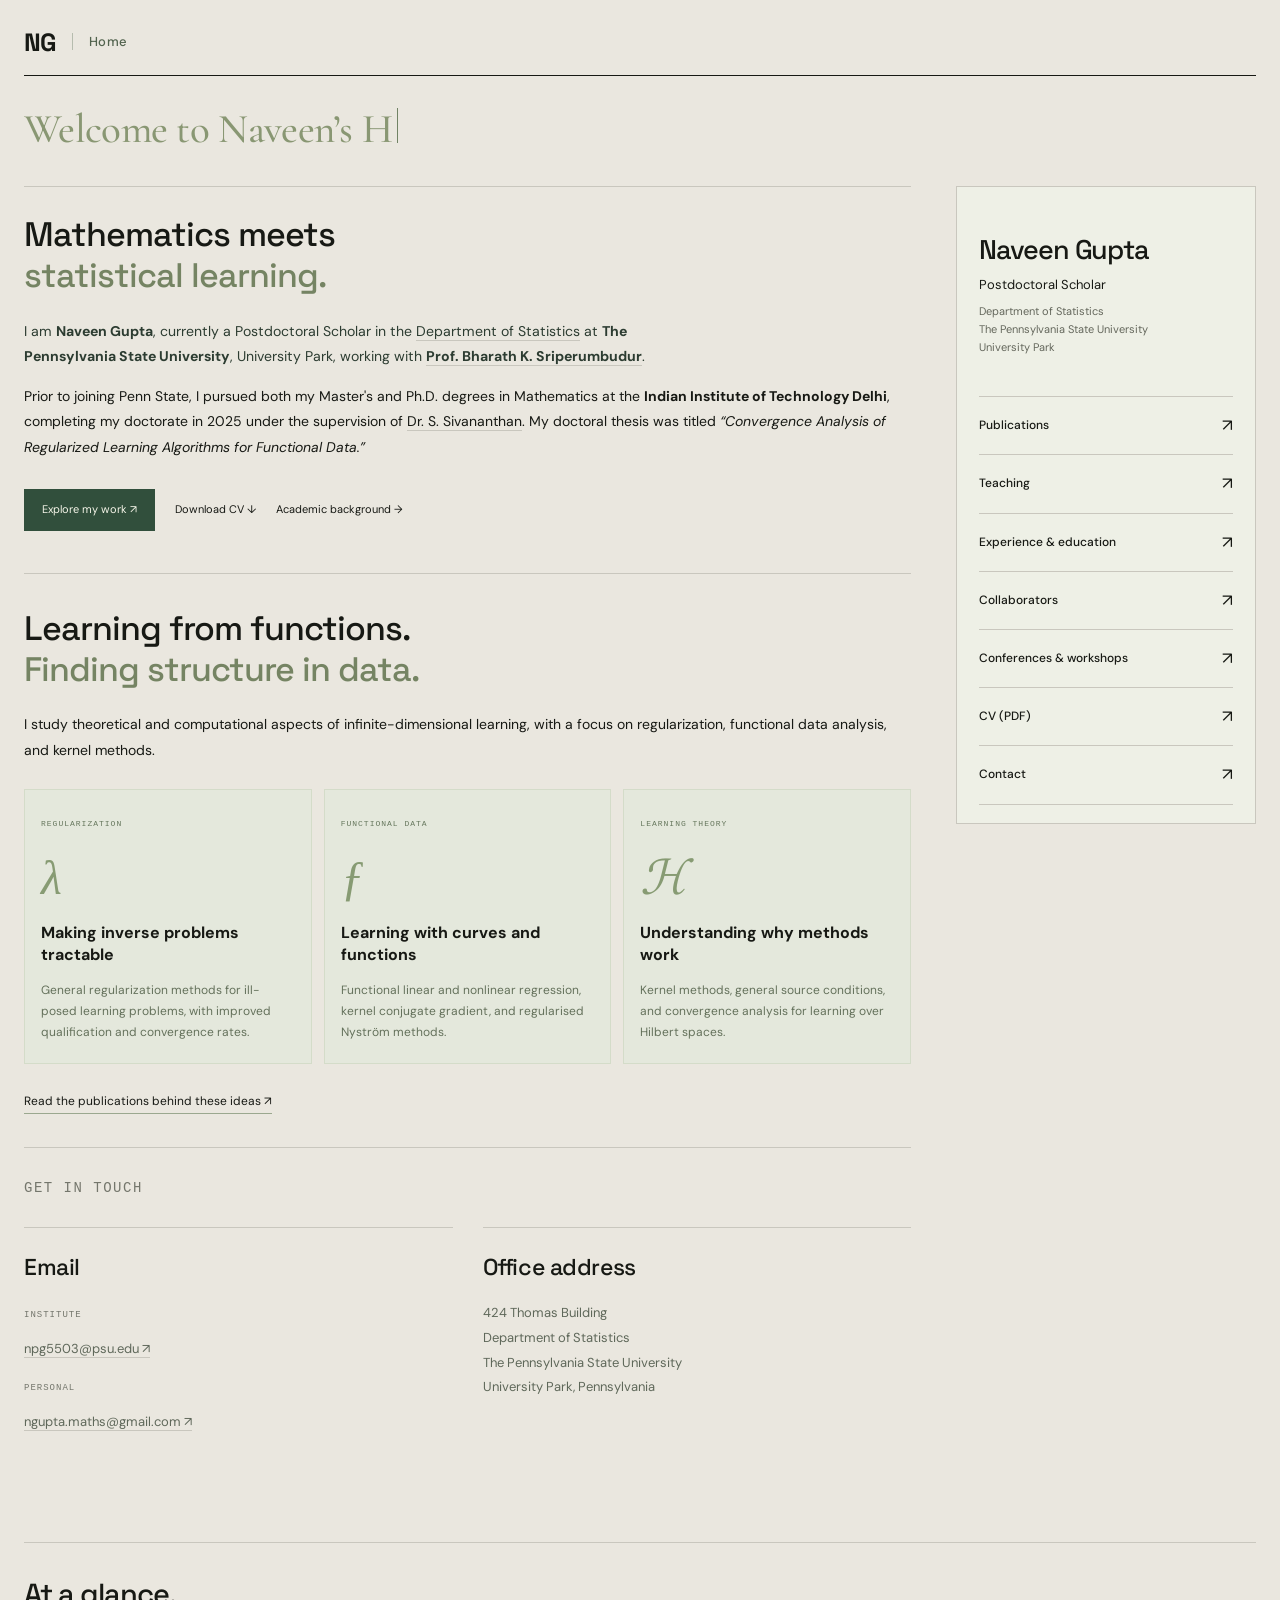
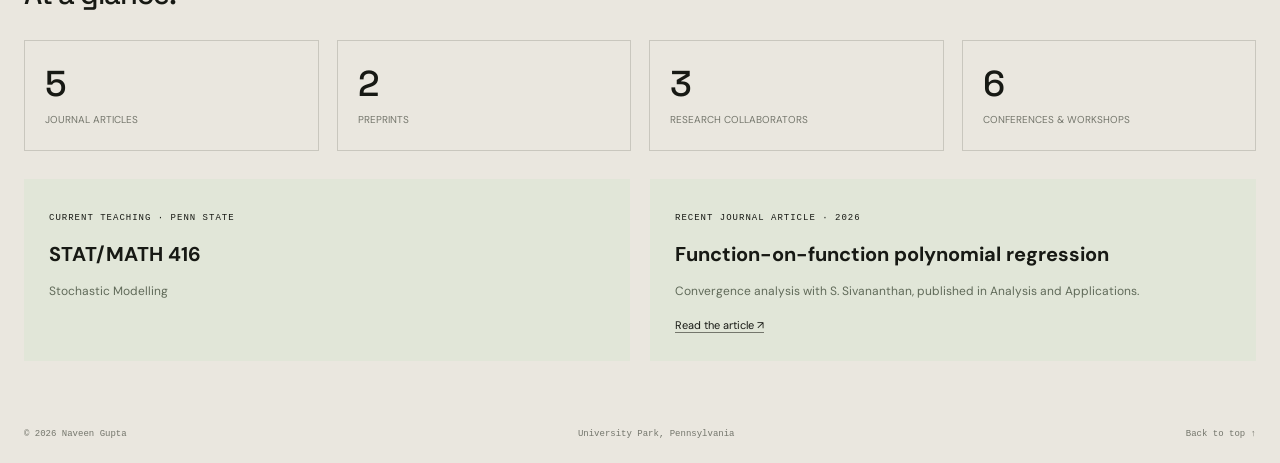
==== commit 3e643d80: "Remove Explore teaching link from homepage course card" ====
--- a/index.html
+++ b/index.html
@@ -1,4 +1,4 @@
 <!doctype html>
-<html lang="en"><head><meta charset="utf-8"><meta name="viewport" content="width=device-width,initial-scale=1"><meta name="description" content="Naveen Gupta is a Postdoctoral Scholar in Statistics at Penn State, working with Prof. Bharath K. Sriperumbudur. Mathematics Ph.D., IIT Delhi (IITD), 2025. Research in learning theory and functional data analysis."><title>Naveen Gupta | Mathematics &amp; Statistics | Penn State</title><link rel="stylesheet" href="style.css?v=16"><style>.home-section>.bio-lead{max-width:none;font-size:16px;line-height:1.8;text-wrap:balance}@media(min-width:1000px){.home-section>.bio-lead{font-size:clamp(14px,1.1vw,17px)}}@media(max-width:650px){.home-section>.bio-lead{text-wrap:wrap;font-size:16px}.bio-lead a[href="https://bharathsv.github.io/"]{white-space:normal!important}}</style><link rel="canonical" href="https://naveenguptamaths.github.io/naveen_gupta.maths/"><meta name="author" content="Naveen Gupta"><link rel="sitemap" type="application/xml" href="https://naveenguptamaths.github.io/naveen_gupta.maths/sitemap.xml"><meta property="og:type" content="profile"><meta property="og:title" content="Naveen Gupta | Mathematics &amp; Statistics | Penn State"><meta property="og:description" content="Naveen Gupta is a Postdoctoral Scholar in Statistics at Penn State, working with Prof. Bharath K. Sriperumbudur. Mathematics Ph.D., IIT Delhi (IITD), 2025. Research in learning theory and functional data analysis."><meta property="og:url" content="https://naveenguptamaths.github.io/naveen_gupta.maths/"><script type="application/ld+json">{"@context":"https://schema.org","@type":"ProfilePage","@id":"https://naveenguptamaths.github.io/naveen_gupta.maths/#profile-page","url":"https://naveenguptamaths.github.io/naveen_gupta.maths/","name":"Naveen Gupta — Mathematics and Statistics","mainEntity":{"@type":"Person","@id":"https://naveenguptamaths.github.io/naveen_gupta.maths/#naveen-gupta","name":"Naveen Gupta","url":"https://naveenguptamaths.github.io/naveen_gupta.maths/","jobTitle":"Postdoctoral Scholar","worksFor":{"@type":"CollegeOrUniversity","name":"The Pennsylvania State University","url":"https://www.psu.edu/"},"alumniOf":{"@type":"CollegeOrUniversity","name":"Indian Institute of Technology Delhi","alternateName":["IIT Delhi","IITD"],"url":"https://home.iitd.ac.in/"},"knowsAbout":["Mathematics","Statistics","Learning theory","Functional data analysis","Regularization"],"sameAs":["https://scholar.google.com/citations?user=umA7HJsAAAAJ","https://orcid.org/0009-0002-0940-5568","https://www.linkedin.com/in/dr-naveen-gupta-591a24230/"]}}</script></head><body><a class="skip" href="#profile">Skip to profile</a><header><a class="brand" href="index.html" aria-label="NG — Home">NG<span class="brand-home">Home</span></a><nav class="header-links" aria-label="Main navigation"><a href="publications.html">Publications</a><a href="teaching.html">Teaching</a><a href="experience.html">Experience</a><a href="collaborators.html">Collaborators</a><a href="conferences.html">Conferences</a><a href="Curriculum_Vitae.pdf" target="_blank" rel="noopener">CV ↗</a><a href="contact.html">Contact</a></nav></header><main><div class="greeting typewriter-greeting"><h1><span class="screen-reader-only">Welcome to Naveen’s Home page</span><span id="typed-greeting" aria-hidden="true">Welcome to Naveen’s Home page</span><span class="typing-cursor" aria-hidden="true"></span></h1></div><div class="workspace academic-home"><div class="home-content"><section id="about" class="home-section"><h2>Mathematics meets<br><em>statistical learning.</em></h2><p class="bio-lead">I am <strong>Naveen Gupta</strong>, currently a Postdoctoral Scholar in the <a href="https://science.psu.edu/stat" target="_blank" rel="noopener">Department of Statistics</a> at <strong>The Pennsylvania State University</strong>, University Park, working with <a href="https://bharathsv.github.io/" target="_blank" rel="noopener" style="white-space:nowrap"><strong>Prof. Bharath K. Sriperumbudur</strong></a>.</p><p>Prior to joining Penn State, I pursued both my Master's and Ph.D. degrees in Mathematics at the <strong>Indian Institute of Technology Delhi</strong>, completing my doctorate in 2025 under the supervision of <a href="https://web.iitd.ac.in/~siva/" target="_blank" rel="noopener">Dr. S. Sivananthan</a>. My doctoral thesis was titled <em>“Convergence Analysis of Regularized Learning Algorithms for Functional Data.”</em></p><div class="intro-actions"><a class="primary-link" href="publications.html">Explore my work ↗</a><a href="Curriculum_Vitae.pdf" download>Download CV ↓</a><a href="experience.html">Academic background →</a></div></section><section id="research" class="home-section"><h2>Learning from functions.<br><em>Finding structure in data.</em></h2><p>I study theoretical and computational aspects of infinite-dimensional learning, with a focus on regularization, functional data analysis, and kernel methods.</p><div class="research-cards"><article><span class="research-number">REGULARIZATION</span><div class="math-mark" aria-hidden="true">λ</div><h3>Making inverse problems tractable</h3><p>General regularization methods for ill-posed learning problems, with improved qualification and convergence rates.</p></article><article><span class="research-number">FUNCTIONAL DATA</span><div class="math-mark" aria-hidden="true">ƒ</div><h3>Learning with curves and functions</h3><p>Functional linear and nonlinear regression, kernel conjugate gradient, and regularised Nyström methods.</p></article><article><span class="research-number">LEARNING THEORY</span><div class="math-mark" aria-hidden="true">ℋ</div><h3>Understanding why methods work</h3><p>Kernel methods, general source conditions, and convergence analysis for learning over Hilbert spaces.</p></article></div><a class="research-more" href="publications.html">Read the publications behind these ideas ↗</a></section><section id="home-contact" class="home-section"><p class="page-kicker">GET IN TOUCH</p><div class="contact-grid"><section><h2>Email</h2><small>INSTITUTE</small><p><a href="mailto:npg5503@psu.edu">npg5503@psu.edu ↗</a></p><small>PERSONAL</small><p><a href="mailto:ngupta.maths@gmail.com">ngupta.maths@gmail.com ↗</a></p></section><section><h2>Office address</h2><p>424 Thomas Building<br>Department of Statistics<br>The Pennsylvania State University<br>University Park, Pennsylvania</p></section></div></section></div><aside id="profile"><div class="identity"><h2>Naveen Gupta</h2><p class="position">Postdoctoral Scholar</p><p>Department of Statistics<br>The Pennsylvania State University<br>University Park</p></div><nav class="section-links" aria-label="Academic sections"><a href="publications.html">Publications <span>↗</span></a><a href="teaching.html">Teaching <span>↗</span></a><a href="experience.html">Experience & education <span>↗</span></a><a href="collaborators.html">Collaborators <span>↗</span></a><a href="conferences.html">Conferences &amp; workshops <span>↗</span></a><a href="Curriculum_Vitae.pdf" target="_blank" rel="noopener">CV (PDF) <span>↗</span></a><a href="contact.html">Contact <span>↗</span></a></nav></aside></div><section class="overview"><div class="overview-title"><h2>At a glance.</h2></div><div class="academic-stats"><a href="publications.html"><strong>5</strong><span>JOURNAL ARTICLES</span></a><a href="publications.html?type=preprint"><strong>2</strong><span>PREPRINTS</span></a><a href="collaborators.html"><strong>3</strong><span>RESEARCH COLLABORATORS</span></a><a href="conferences.html"><strong>6</strong><span>CONFERENCES & WORKSHOPS</span></a></div><div class="home-highlights"><article class="highlight"><small>CURRENT TEACHING · PENN STATE</small><h3>STAT/MATH 416</h3><p>Stochastic Modelling</p><a href="teaching.html">Explore teaching ↗</a></article><article class="highlight"><small>RECENT JOURNAL ARTICLE · 2026</small><h3>Function-on-function polynomial regression</h3><p>Convergence analysis with S. Sivananthan, published in Analysis and Applications.</p><a href="https://doi.org/10.1142/S0219530526500727" target="_blank" rel="noopener">Read the article ↗</a></article></div></section></main><footer><span>© <span id="year">2026</span> Naveen Gupta</span><span>University Park, Pennsylvania</span><a href="#">Back to top ↑</a></footer><script>
+<html lang="en"><head><meta charset="utf-8"><meta name="viewport" content="width=device-width,initial-scale=1"><meta name="description" content="Naveen Gupta is a Postdoctoral Scholar in Statistics at Penn State, working with Prof. Bharath K. Sriperumbudur. Mathematics Ph.D., IIT Delhi (IITD), 2025. Research in learning theory and functional data analysis."><title>Naveen Gupta | Mathematics &amp; Statistics | Penn State</title><link rel="stylesheet" href="style.css?v=16"><style>.home-section>.bio-lead{max-width:none;font-size:16px;line-height:1.8;text-wrap:balance}@media(min-width:1000px){.home-section>.bio-lead{font-size:clamp(14px,1.1vw,17px)}}@media(max-width:650px){.home-section>.bio-lead{text-wrap:wrap;font-size:16px}.bio-lead a[href="https://bharathsv.github.io/"]{white-space:normal!important}}</style><link rel="canonical" href="https://naveenguptamaths.github.io/naveen_gupta.maths/"><meta name="author" content="Naveen Gupta"><link rel="sitemap" type="application/xml" href="https://naveenguptamaths.github.io/naveen_gupta.maths/sitemap.xml"><meta property="og:type" content="profile"><meta property="og:title" content="Naveen Gupta | Mathematics &amp; Statistics | Penn State"><meta property="og:description" content="Naveen Gupta is a Postdoctoral Scholar in Statistics at Penn State, working with Prof. Bharath K. Sriperumbudur. Mathematics Ph.D., IIT Delhi (IITD), 2025. Research in learning theory and functional data analysis."><meta property="og:url" content="https://naveenguptamaths.github.io/naveen_gupta.maths/"><script type="application/ld+json">{"@context":"https://schema.org","@type":"ProfilePage","@id":"https://naveenguptamaths.github.io/naveen_gupta.maths/#profile-page","url":"https://naveenguptamaths.github.io/naveen_gupta.maths/","name":"Naveen Gupta — Mathematics and Statistics","mainEntity":{"@type":"Person","@id":"https://naveenguptamaths.github.io/naveen_gupta.maths/#naveen-gupta","name":"Naveen Gupta","url":"https://naveenguptamaths.github.io/naveen_gupta.maths/","jobTitle":"Postdoctoral Scholar","worksFor":{"@type":"CollegeOrUniversity","name":"The Pennsylvania State University","url":"https://www.psu.edu/"},"alumniOf":{"@type":"CollegeOrUniversity","name":"Indian Institute of Technology Delhi","alternateName":["IIT Delhi","IITD"],"url":"https://home.iitd.ac.in/"},"knowsAbout":["Mathematics","Statistics","Learning theory","Functional data analysis","Regularization"],"sameAs":["https://scholar.google.com/citations?user=umA7HJsAAAAJ","https://orcid.org/0009-0002-0940-5568","https://www.linkedin.com/in/dr-naveen-gupta-591a24230/"]}}</script></head><body><a class="skip" href="#profile">Skip to profile</a><header><a class="brand" href="index.html" aria-label="NG — Home">NG<span class="brand-home">Home</span></a><nav class="header-links" aria-label="Main navigation"><a href="publications.html">Publications</a><a href="teaching.html">Teaching</a><a href="experience.html">Experience</a><a href="collaborators.html">Collaborators</a><a href="conferences.html">Conferences</a><a href="Curriculum_Vitae.pdf" target="_blank" rel="noopener">CV ↗</a><a href="contact.html">Contact</a></nav></header><main><div class="greeting typewriter-greeting"><h1><span class="screen-reader-only">Welcome to Naveen’s Home page</span><span id="typed-greeting" aria-hidden="true">Welcome to Naveen’s Home page</span><span class="typing-cursor" aria-hidden="true"></span></h1></div><div class="workspace academic-home"><div class="home-content"><section id="about" class="home-section"><h2>Mathematics meets<br><em>statistical learning.</em></h2><p class="bio-lead">I am <strong>Naveen Gupta</strong>, currently a Postdoctoral Scholar in the <a href="https://science.psu.edu/stat" target="_blank" rel="noopener">Department of Statistics</a> at <strong>The Pennsylvania State University</strong>, University Park, working with <a href="https://bharathsv.github.io/" target="_blank" rel="noopener" style="white-space:nowrap"><strong>Prof. Bharath K. Sriperumbudur</strong></a>.</p><p>Prior to joining Penn State, I pursued both my Master's and Ph.D. degrees in Mathematics at the <strong>Indian Institute of Technology Delhi</strong>, completing my doctorate in 2025 under the supervision of <a href="https://web.iitd.ac.in/~siva/" target="_blank" rel="noopener">Dr. S. Sivananthan</a>. My doctoral thesis was titled <em>“Convergence Analysis of Regularized Learning Algorithms for Functional Data.”</em></p><div class="intro-actions"><a class="primary-link" href="publications.html">Explore my work ↗</a><a href="Curriculum_Vitae.pdf" download>Download CV ↓</a><a href="experience.html">Academic background →</a></div></section><section id="research" class="home-section"><h2>Learning from functions.<br><em>Finding structure in data.</em></h2><p>I study theoretical and computational aspects of infinite-dimensional learning, with a focus on regularization, functional data analysis, and kernel methods.</p><div class="research-cards"><article><span class="research-number">REGULARIZATION</span><div class="math-mark" aria-hidden="true">λ</div><h3>Making inverse problems tractable</h3><p>General regularization methods for ill-posed learning problems, with improved qualification and convergence rates.</p></article><article><span class="research-number">FUNCTIONAL DATA</span><div class="math-mark" aria-hidden="true">ƒ</div><h3>Learning with curves and functions</h3><p>Functional linear and nonlinear regression, kernel conjugate gradient, and regularised Nyström methods.</p></article><article><span class="research-number">LEARNING THEORY</span><div class="math-mark" aria-hidden="true">ℋ</div><h3>Understanding why methods work</h3><p>Kernel methods, general source conditions, and convergence analysis for learning over Hilbert spaces.</p></article></div><a class="research-more" href="publications.html">Read the publications behind these ideas ↗</a></section><section id="home-contact" class="home-section"><p class="page-kicker">GET IN TOUCH</p><div class="contact-grid"><section><h2>Email</h2><small>INSTITUTE</small><p><a href="mailto:npg5503@psu.edu">npg5503@psu.edu ↗</a></p><small>PERSONAL</small><p><a href="mailto:ngupta.maths@gmail.com">ngupta.maths@gmail.com ↗</a></p></section><section><h2>Office address</h2><p>424 Thomas Building<br>Department of Statistics<br>The Pennsylvania State University<br>University Park, Pennsylvania</p></section></div></section></div><aside id="profile"><div class="identity"><h2>Naveen Gupta</h2><p class="position">Postdoctoral Scholar</p><p>Department of Statistics<br>The Pennsylvania State University<br>University Park</p></div><nav class="section-links" aria-label="Academic sections"><a href="publications.html">Publications <span>↗</span></a><a href="teaching.html">Teaching <span>↗</span></a><a href="experience.html">Experience & education <span>↗</span></a><a href="collaborators.html">Collaborators <span>↗</span></a><a href="conferences.html">Conferences &amp; workshops <span>↗</span></a><a href="Curriculum_Vitae.pdf" target="_blank" rel="noopener">CV (PDF) <span>↗</span></a><a href="contact.html">Contact <span>↗</span></a></nav></aside></div><section class="overview"><div class="overview-title"><h2>At a glance.</h2></div><div class="academic-stats"><a href="publications.html"><strong>5</strong><span>JOURNAL ARTICLES</span></a><a href="publications.html?type=preprint"><strong>2</strong><span>PREPRINTS</span></a><a href="collaborators.html"><strong>3</strong><span>RESEARCH COLLABORATORS</span></a><a href="conferences.html"><strong>6</strong><span>CONFERENCES & WORKSHOPS</span></a></div><div class="home-highlights"><article class="highlight"><small>CURRENT TEACHING · PENN STATE</small><h3>STAT/MATH 416</h3><p>Stochastic Modelling</p></article><article class="highlight"><small>RECENT JOURNAL ARTICLE · 2026</small><h3>Function-on-function polynomial regression</h3><p>Convergence analysis with S. Sivananthan, published in Analysis and Applications.</p><a href="https://doi.org/10.1142/S0219530526500727" target="_blank" rel="noopener">Read the article ↗</a></article></div></section></main><footer><span>© <span id="year">2026</span> Naveen Gupta</span><span>University Park, Pennsylvania</span><a href="#">Back to top ↑</a></footer><script>
 (()=>{const target=document.querySelector('#typed-greeting');if(!target)return;const message="Welcome to Naveen’s Home page";const preference=matchMedia('(prefers-reduced-motion: reduce)');let timer,index=0;function type(){if(preference.matches){target.textContent=message;return}target.textContent=message.slice(0,index);if(index<message.length){index++;timer=setTimeout(type,85)}else{timer=setTimeout(()=>{index=0;type()},2400)}}function restart(){clearTimeout(timer);index=0;type()}preference.addEventListener('change',restart);restart()})();
 </script></body></html>
